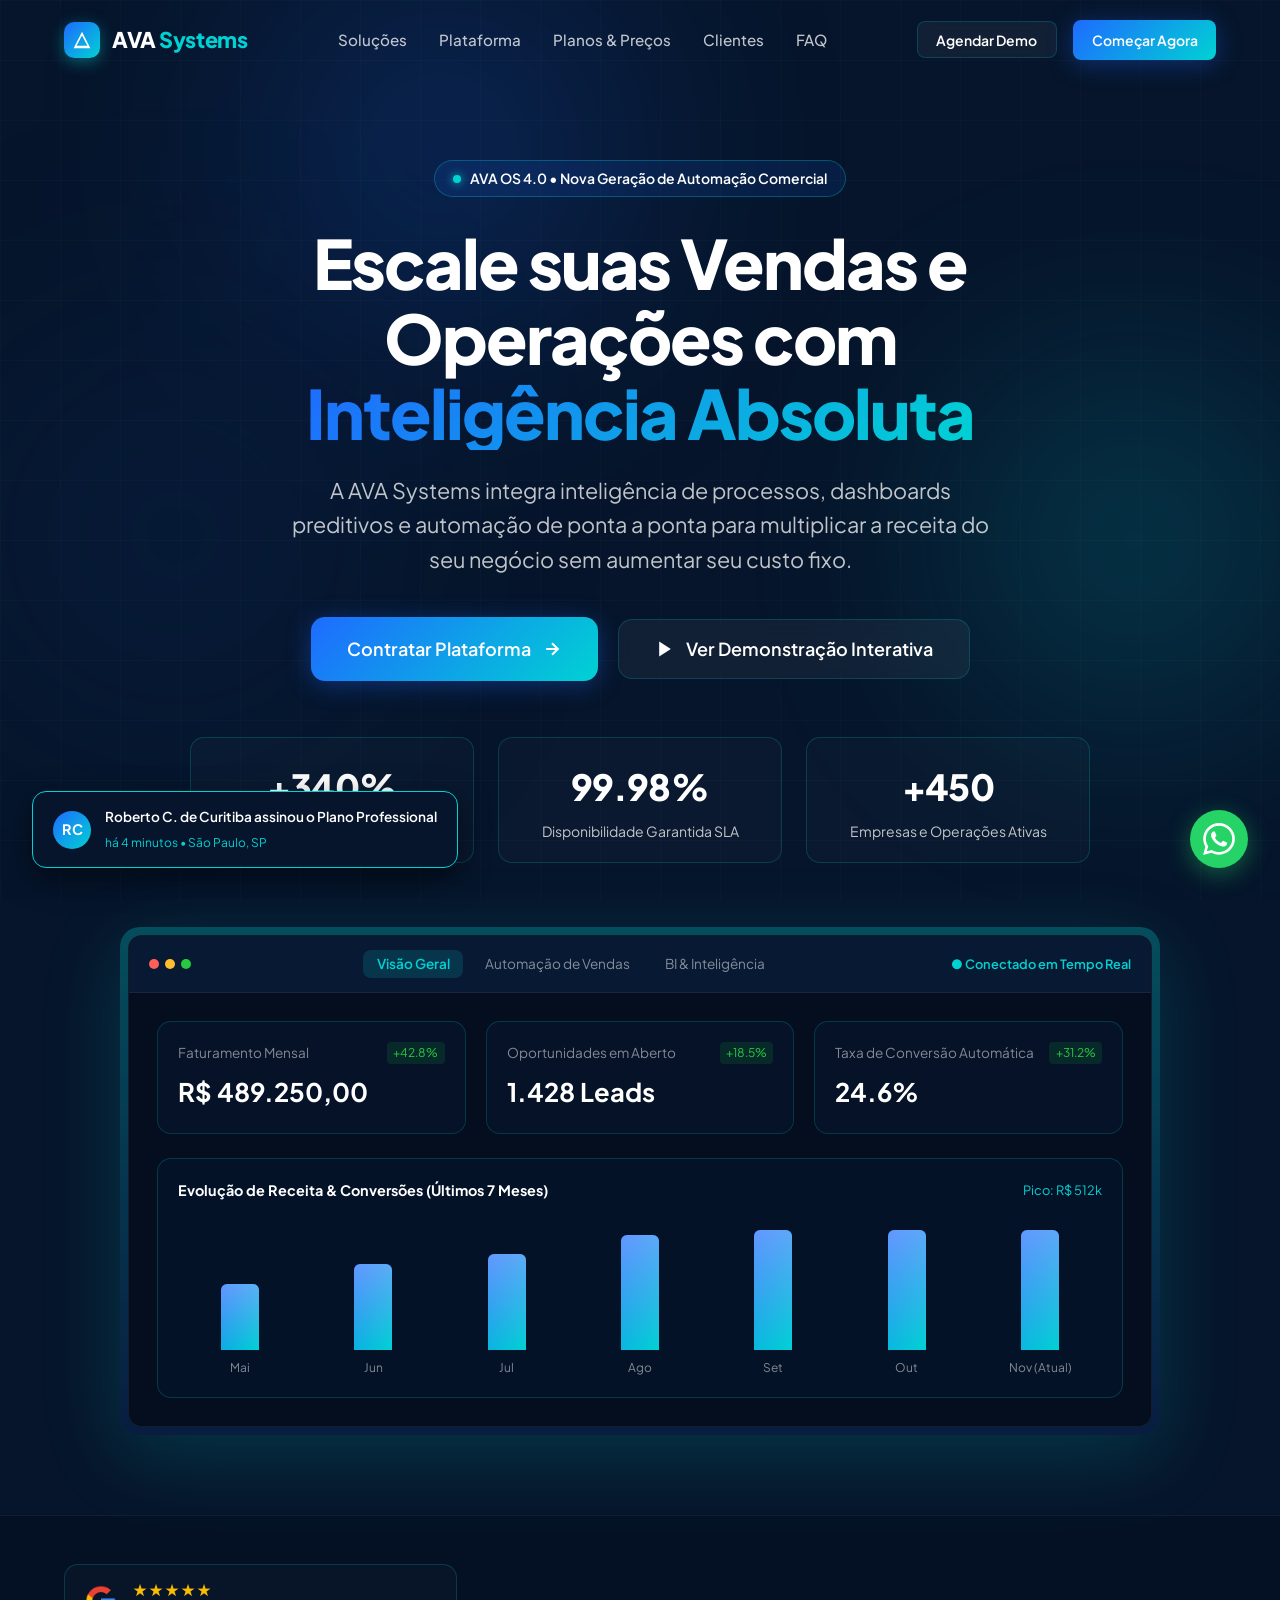
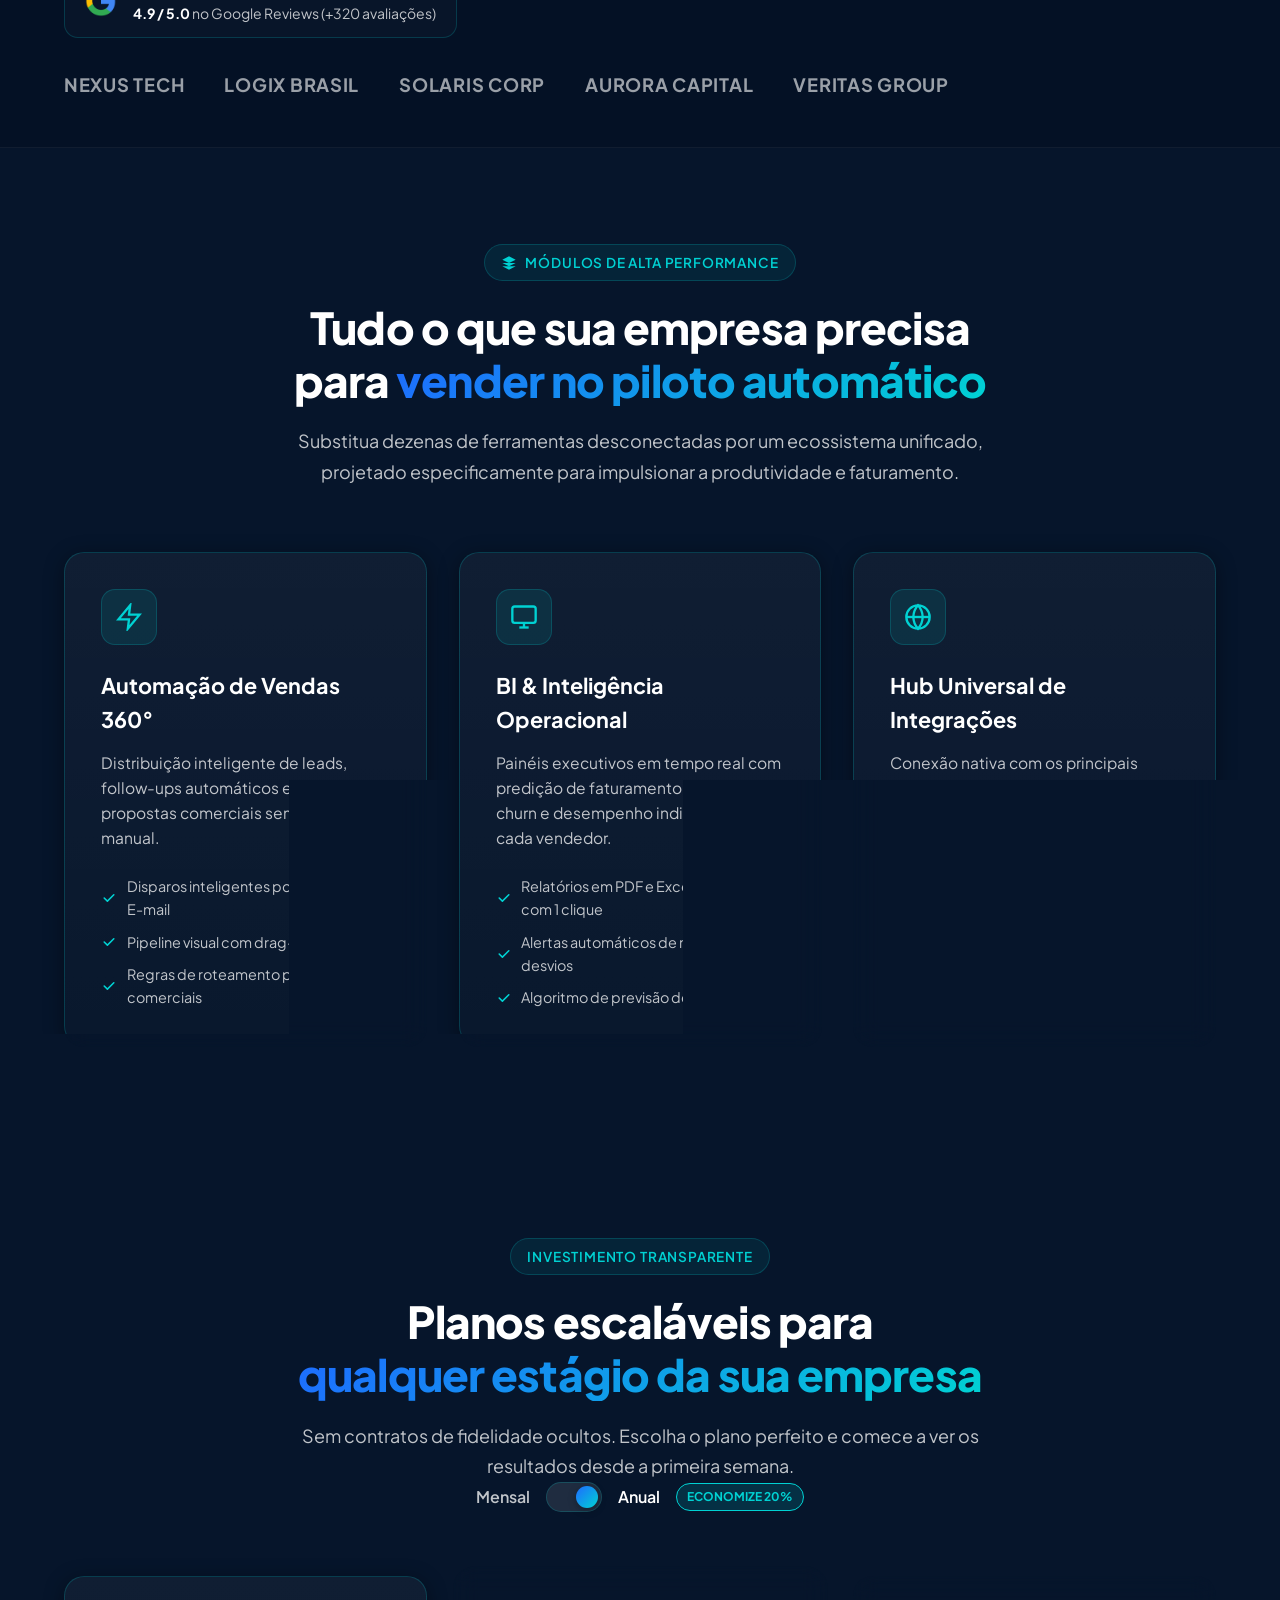
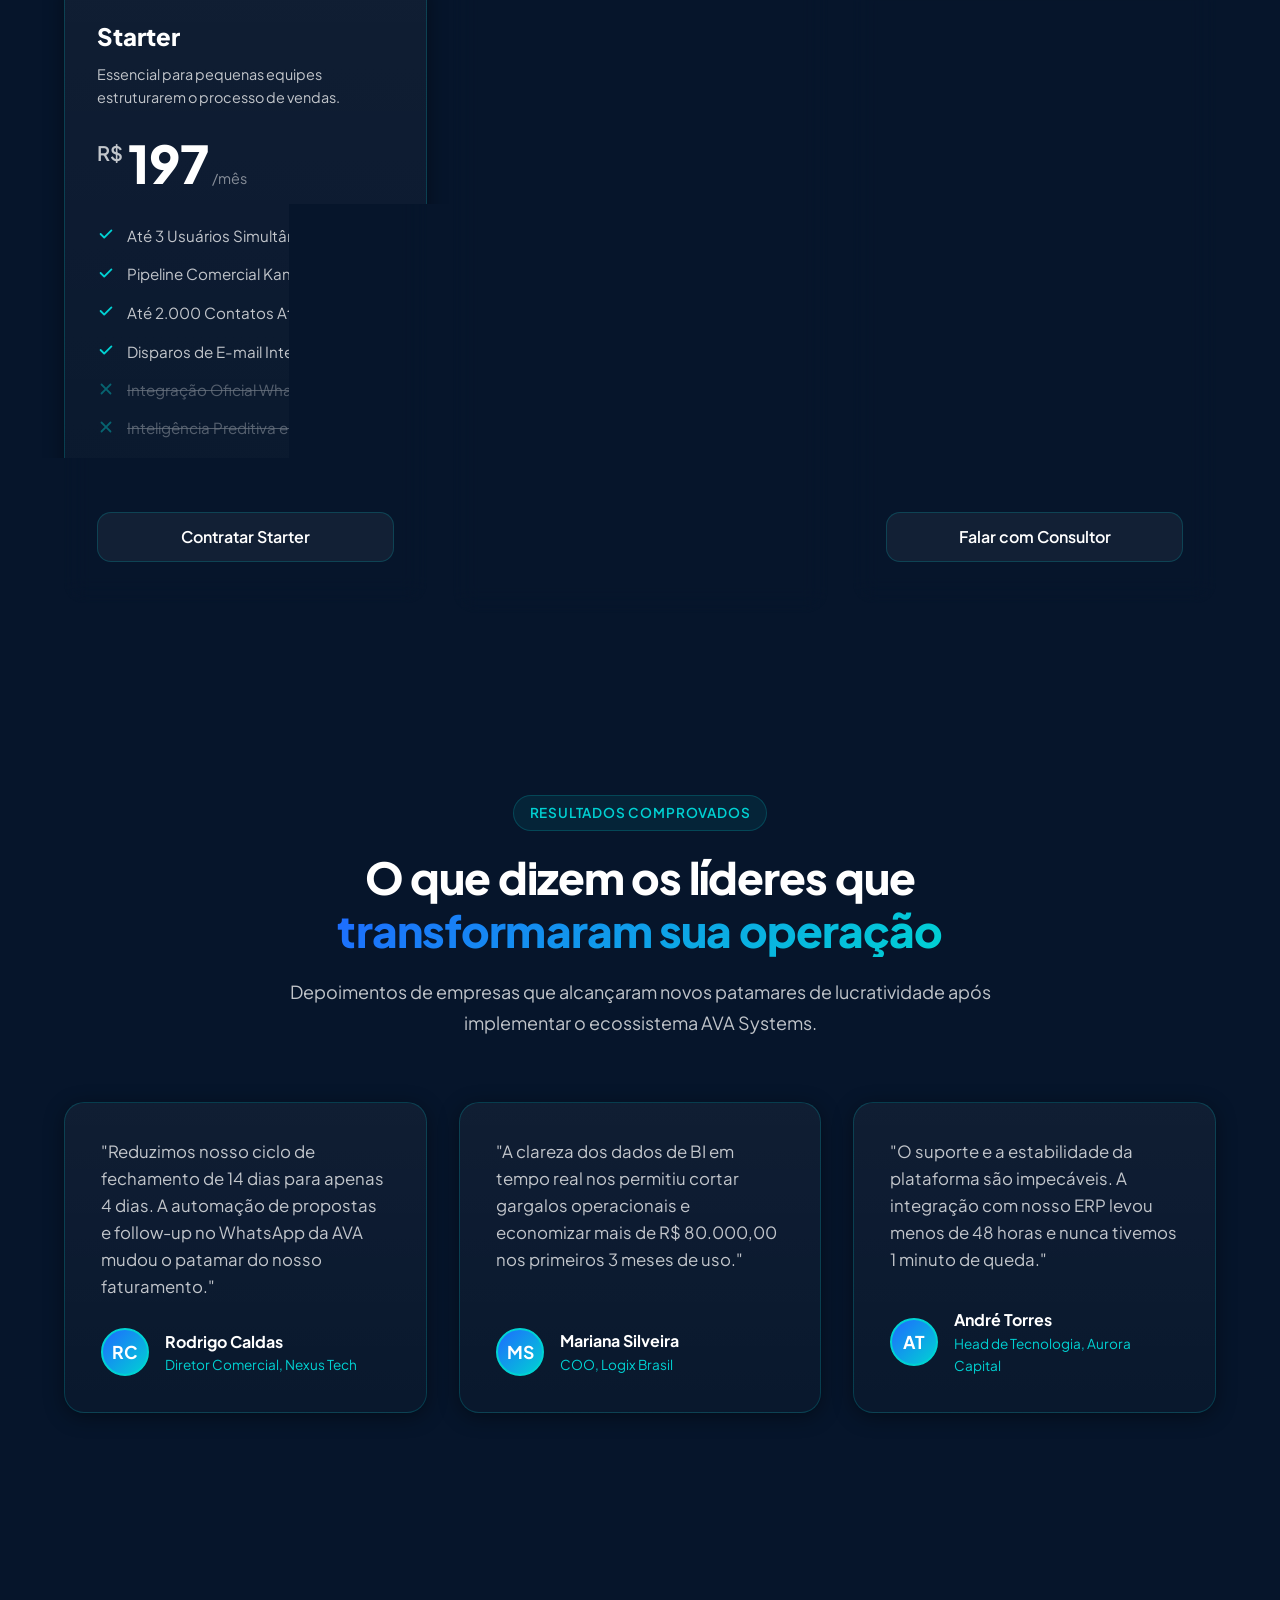
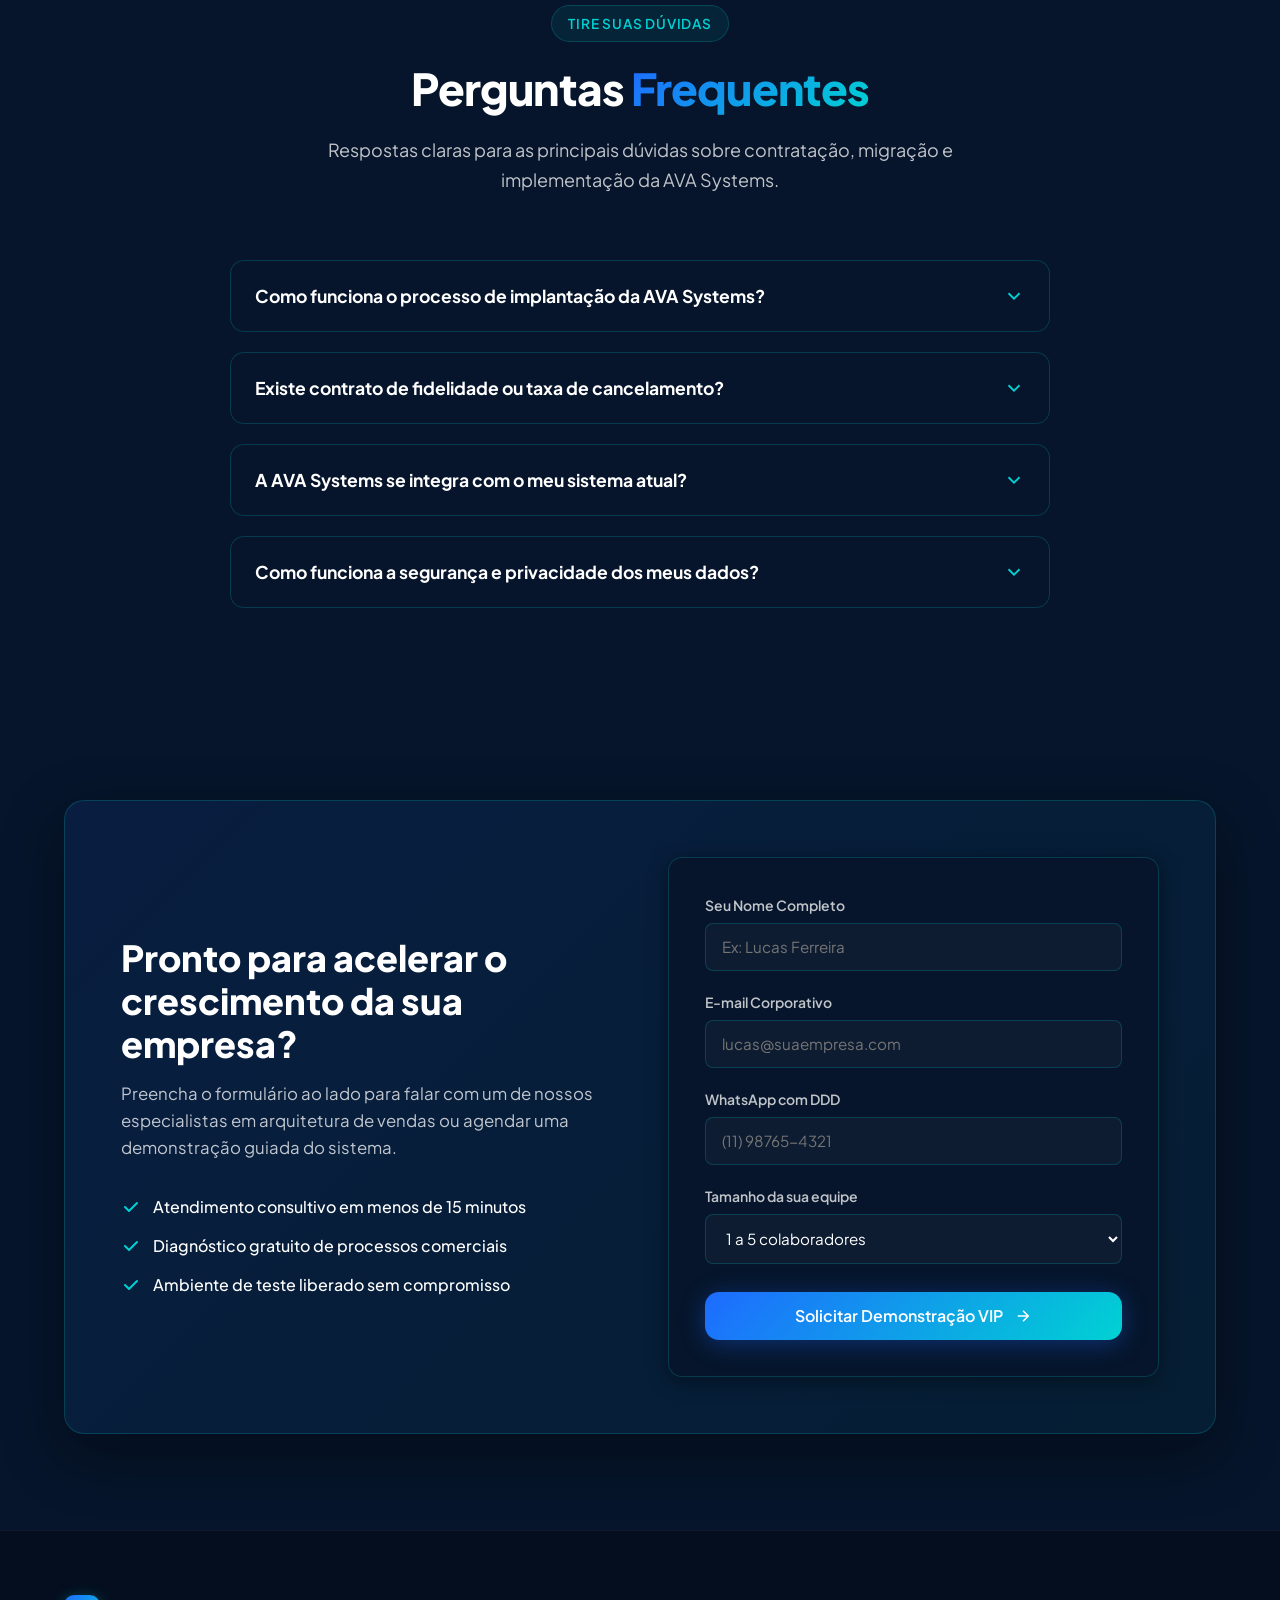
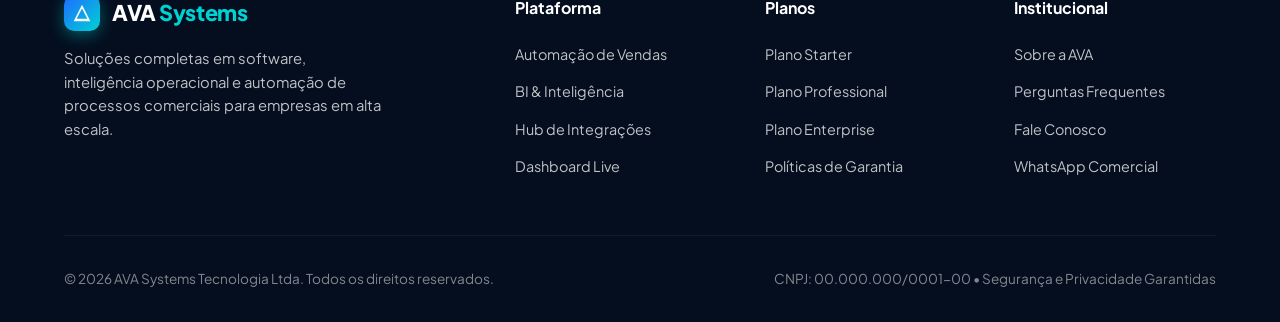
==== index.html @ 2303ef4a "feat: site de vendas de alta conversao AVA Systems" ====
<!DOCTYPE html>
<html lang="pt-BR">
<head>
  <meta charset="UTF-8">
  <meta name="viewport" content="width=device-width, initial-scale=1.0">
  <title>AVA Systems | Software de Gestão, Inteligência & Automação de Vendas</title>
  <meta name="description" content="Escale sua empresa com a AVA Systems. Plataforma completa de automação comercial, inteligência operacional e gestão inteligente de alta performance.">
  <meta name="keywords" content="AVA Systems, automação de vendas, software de gestão, inteligência operacional, CRM, ERP, automação comercial">
  
  <!-- Open Graph / Social Meta -->
  <meta property="og:title" content="AVA Systems | Alta Performance em Gestão e Vendas">
  <meta property="og:description" content="Automatize processos, aumente sua receita e tenha controle absoluto sobre sua operação comercial com a AVA Systems.">
  <meta property="og:type" content="website">

  <!-- Google Fonts: Plus Jakarta Sans -->
  <link rel="preconnect" href="https://fonts.googleapis.com">
  <link rel="preconnect" href="https://fonts.gstatic.com" crossorigin>
  <link href="https://fonts.googleapis.com/css2?family=Plus+Jakarta+Sans:wght@400;500;600;700;800&display=swap" rel="stylesheet">

  <link rel="stylesheet" href="styles.css">
</head>
<body>

  <!-- Ambient Glowing Tech Background -->
  <div class="ambient-bg" aria-hidden="true">
    <div class="ambient-orb orb-1"></div>
    <div class="ambient-orb orb-2"></div>
    <div class="ambient-orb orb-3"></div>
  </div>
  <div class="grid-overlay" aria-hidden="true"></div>

  <!-- Header / Navigation Bar -->
  <header class="navbar" id="navbar">
    <div class="container nav-container">
      <a href="#inicio" class="brand-logo" aria-label="AVA Systems Página Inicial">
        <div class="logo-symbol">
          <svg viewBox="0 0 24 24">
            <path d="M12 2L2 22h20L12 2zm0 4.5L18.5 19h-13L12 6.5z"/>
          </svg>
        </div>
        <span class="brand-name">AVA <span>Systems</span></span>
      </a>

      <ul class="nav-links" id="navLinks">
        <li><a href="#solucoes" class="nav-link">Soluções</a></li>
        <li><a href="#plataforma" class="nav-link">Plataforma</a></li>
        <li><a href="#planos" class="nav-link">Planos & Preços</a></li>
        <li><a href="#depoimentos" class="nav-link">Clientes</a></li>
        <li><a href="#faq" class="nav-link">FAQ</a></li>
      </ul>

      <div class="nav-actions">
        <button class="btn btn-secondary btn-sm" id="btnOpenDemoNav">Agendar Demo</button>
        <a href="#planos" class="btn btn-primary btn-sm">Começar Agora</a>
        <button class="nav-toggle" id="navToggle" aria-label="Menu de Navegação">
          <svg width="24" height="24" viewBox="0 0 24 24" fill="none" stroke="currentColor" stroke-width="2">
            <line x1="3" y1="12" x2="21" y2="12"></line>
            <line x1="3" y1="6" x2="21" y2="6"></line>
            <line x1="3" y1="18" x2="21" y2="18"></line>
          </svg>
        </button>
      </div>
    </div>
  </header>

  <main>
    <!-- Hero Section -->
    <section class="hero-section" id="inicio">
      <div class="container">
        
        <div class="hero-pill">
          <span class="live-indicator"></span>
          <span>AVA OS 4.0 • Nova Geração de Automação Comercial</span>
        </div>

        <h1 class="hero-title">
          Escale suas Vendas e Operações com <span class="text-gradient">Inteligência Absoluta</span>
        </h1>

        <p class="hero-subtitle">
          A AVA Systems integra inteligência de processos, dashboards preditivos e automação de ponta a ponta para multiplicar a receita do seu negócio sem aumentar seu custo fixo.
        </p>

        <div class="hero-cta-group">
          <a href="#planos" class="btn btn-primary btn-lg">
            <span>Contratar Plataforma</span>
            <svg width="20" height="20" viewBox="0 0 24 24" fill="none" stroke="currentColor" stroke-width="2.5">
              <path d="M5 12h14M12 5l7 7-7 7"/>
            </svg>
          </a>
          <button class="btn btn-secondary btn-lg" id="btnOpenDemoHero">
            <svg width="20" height="20" viewBox="0 0 24 24" fill="currentColor">
              <polygon points="5 3 19 12 5 21 5 3"/>
            </svg>
            <span>Ver Demonstração Interativa</span>
          </button>
        </div>

        <!-- Metrics Strip -->
        <div class="hero-stats-row">
          <div class="stat-item">
            <div class="stat-number" data-target="340">+0%</div>
            <div class="stat-label">Aumento Médio de Eficiência</div>
          </div>
          <div class="stat-item">
            <div class="stat-number" data-target="99.98">0%</div>
            <div class="stat-label">Disponibilidade Garantida SLA</div>
          </div>
          <div class="stat-item">
            <div class="stat-number" data-target="450">+0</div>
            <div class="stat-label">Empresas e Operações Ativas</div>
          </div>
        </div>

        <!-- Interactive Platform Mockup -->
        <div class="hero-mockup-wrapper" id="plataforma">
          <div class="mockup-inner">
            <div class="mockup-header">
              <div class="window-dots">
                <span class="window-dot close"></span>
                <span class="window-dot min"></span>
                <span class="window-dot max"></span>
              </div>
              <div class="mockup-tabs">
                <button class="mockup-tab active" data-tab="visao-geral">Visão Geral</button>
                <button class="mockup-tab" data-tab="automacao">Automação de Vendas</button>
                <button class="mockup-tab" data-tab="analytics">BI & Inteligência</button>
              </div>
              <span style="font-size: 0.8rem; color: var(--accent-cyan); font-weight: 600;">● Conectado em Tempo Real</span>
            </div>

            <div class="mockup-content">
              <div class="mockup-grid">
                <div class="metric-card">
                  <div class="metric-card-title">
                    <span>Faturamento Mensal</span>
                    <span class="metric-badge">+42.8%</span>
                  </div>
                  <div class="metric-card-value" id="mockupKpi1">R$ 489.250,00</div>
                </div>
                <div class="metric-card">
                  <div class="metric-card-title">
                    <span>Oportunidades em Aberto</span>
                    <span class="metric-badge">+18.5%</span>
                  </div>
                  <div class="metric-card-value" id="mockupKpi2">1.428 Leads</div>
                </div>
                <div class="metric-card">
                  <div class="metric-card-title">
                    <span>Taxa de Conversão Automática</span>
                    <span class="metric-badge">+31.2%</span>
                  </div>
                  <div class="metric-card-value" id="mockupKpi3">24.6%</div>
                </div>
              </div>

              <div class="mockup-chart-placeholder">
                <div style="display: flex; justify-content: space-between; align-items: center; width: 100%; margin-bottom: 0.75rem;">
                  <span style="font-size: 0.9rem; font-weight: 700; color: #FFFFFF;" id="chartTitle">Evolução de Receita & Conversões (Últimos 7 Meses)</span>
                  <span style="font-size: 0.8rem; color: var(--accent-cyan);">Pico: R$ 512k</span>
                </div>
                <div class="chart-bars" id="chartBars">
                  <div class="chart-bar-group">
                    <div class="chart-bar" style="height: 45%;"></div>
                    <span class="chart-bar-label">Mai</span>
                  </div>
                  <div class="chart-bar-group">
                    <div class="chart-bar" style="height: 58%;"></div>
                    <span class="chart-bar-label">Jun</span>
                  </div>
                  <div class="chart-bar-group">
                    <div class="chart-bar" style="height: 65%;"></div>
                    <span class="chart-bar-label">Jul</span>
                  </div>
                  <div class="chart-bar-group">
                    <div class="chart-bar" style="height: 78%;"></div>
                    <span class="chart-bar-label">Ago</span>
                  </div>
                  <div class="chart-bar-group">
                    <div class="chart-bar" style="height: 85%;"></div>
                    <span class="chart-bar-label">Set</span>
                  </div>
                  <div class="chart-bar-group">
                    <div class="chart-bar" style="height: 92%;"></div>
                    <span class="chart-bar-label">Out</span>
                  </div>
                  <div class="chart-bar-group">
                    <div class="chart-bar" style="height: 100%;"></div>
                    <span class="chart-bar-label">Nov (Atual)</span>
                  </div>
                </div>
              </div>
            </div>
          </div>
        </div>

      </div>
    </section>

    <!-- Social Proof & Google Reviews Strip -->
    <section class="social-proof-section">
      <div class="container proof-container">
        
        <!-- Google Review Badge -->
        <div class="google-review-badge">
          <img src="assets/google-icon.png" alt="Google Avaliações" class="google-icon-img">
          <div>
            <div class="stars-rating">★★★★★</div>
            <div class="rating-text">
              <strong>4.9 / 5.0</strong> no Google Reviews (+320 avaliações)
            </div>
          </div>
        </div>

        <!-- Client Badges -->
        <div class="client-logos-row">
          <span class="client-logo-item">NEXUS TECH</span>
          <span class="client-logo-item">LOGIX BRASIL</span>
          <span class="client-logo-item">SOLARIS CORP</span>
          <span class="client-logo-item">AURORA CAPITAL</span>
          <span class="client-logo-item">VERITAS GROUP</span>
        </div>

      </div>
    </section>

    <!-- Solutions & Features Section -->
    <section class="solutions-section" id="solucoes">
      <div class="container">
        <div class="section-header">
          <div class="section-badge">
            <svg viewBox="0 0 24 24"><path d="M12 2L2 7l10 5 10-5-10-5zM2 17l10 5 10-5M2 12l10 5 10-5"/></svg>
            <span>Módulos de Alta Performance</span>
          </div>
          <h2 class="section-title">
            Tudo o que sua empresa precisa para <span class="text-gradient">vender no piloto automático</span>
          </h2>
          <p class="section-description">
            Substitua dezenas de ferramentas desconectadas por um ecossistema unificado, projetado especificamente para impulsionar a produtividade e faturamento.
          </p>
        </div>

        <div class="features-grid">
          <!-- Card 1 -->
          <article class="glass-card feature-card">
            <div class="feature-icon-wrapper">
              <svg viewBox="0 0 24 24" fill="none" stroke="currentColor" stroke-width="2">
                <path d="M13 2L3 14h9l-1 8 10-12h-9l1-8z"></path>
              </svg>
            </div>
            <h3 class="feature-title">Automação de Vendas 360°</h3>
            <p class="feature-desc">
              Distribuição inteligente de leads, follow-ups automáticos e disparo de propostas comerciais sem intervenção manual.
            </p>
            <ul class="feature-bullets">
              <li>
                <svg viewBox="0 0 20 20" fill="currentColor"><path fill-rule="evenodd" d="M16.707 5.293a1 1 0 010 1.414l-8 8a1 1 0 01-1.414 0l-4-4a1 1 0 011.414-1.414L8 12.586l7.293-7.293a1 1 0 011.414 0z" clip-rule="evenodd"></path></svg>
                Disparos inteligentes por WhatsApp e E-mail
              </li>
              <li>
                <svg viewBox="0 0 20 20" fill="currentColor"><path fill-rule="evenodd" d="M16.707 5.293a1 1 0 010 1.414l-8 8a1 1 0 01-1.414 0l-4-4a1 1 0 011.414-1.414L8 12.586l7.293-7.293a1 1 0 011.414 0z" clip-rule="evenodd"></path></svg>
                Pipeline visual com drag-and-drop
              </li>
              <li>
                <svg viewBox="0 0 20 20" fill="currentColor"><path fill-rule="evenodd" d="M16.707 5.293a1 1 0 010 1.414l-8 8a1 1 0 01-1.414 0l-4-4a1 1 0 011.414-1.414L8 12.586l7.293-7.293a1 1 0 011.414 0z" clip-rule="evenodd"></path></svg>
                Regras de roteamento para equipes comerciais
              </li>
            </ul>
          </article>

          <!-- Card 2 -->
          <article class="glass-card feature-card">
            <div class="feature-icon-wrapper">
              <svg viewBox="0 0 24 24" fill="none" stroke="currentColor" stroke-width="2">
                <rect x="2" y="3" width="20" height="14" rx="2" ry="2"></rect>
                <line x1="8" y1="21" x2="16" y2="21"></line>
                <line x1="12" y1="17" x2="12" y2="21"></line>
              </svg>
            </div>
            <h3 class="feature-title">BI & Inteligência Operacional</h3>
            <p class="feature-desc">
              Painéis executivos em tempo real com predição de faturamento, métricas de churn e desempenho individual de cada vendedor.
            </p>
            <ul class="feature-bullets">
              <li>
                <svg viewBox="0 0 20 20" fill="currentColor"><path fill-rule="evenodd" d="M16.707 5.293a1 1 0 010 1.414l-8 8a1 1 0 01-1.414 0l-4-4a1 1 0 011.414-1.414L8 12.586l7.293-7.293a1 1 0 011.414 0z" clip-rule="evenodd"></path></svg>
                Relatórios em PDF e Excel gerados com 1 clique
              </li>
              <li>
                <svg viewBox="0 0 20 20" fill="currentColor"><path fill-rule="evenodd" d="M16.707 5.293a1 1 0 010 1.414l-8 8a1 1 0 01-1.414 0l-4-4a1 1 0 011.414-1.414L8 12.586l7.293-7.293a1 1 0 011.414 0z" clip-rule="evenodd"></path></svg>
                Alertas automáticos de metas e desvios
              </li>
              <li>
                <svg viewBox="0 0 20 20" fill="currentColor"><path fill-rule="evenodd" d="M16.707 5.293a1 1 0 010 1.414l-8 8a1 1 0 01-1.414 0l-4-4a1 1 0 011.414-1.414L8 12.586l7.293-7.293a1 1 0 011.414 0z" clip-rule="evenodd"></path></svg>
                Algoritmo de previsão de demanda
              </li>
            </ul>
          </article>

          <!-- Card 3 -->
          <article class="glass-card feature-card">
            <div class="feature-icon-wrapper">
              <svg viewBox="0 0 24 24" fill="none" stroke="currentColor" stroke-width="2">
                <circle cx="12" cy="12" r="10"></circle>
                <line x1="2" y1="12" x2="22" y2="12"></line>
                <path d="M12 2a15.3 15.3 0 0 1 4 10 15.3 15.3 0 0 1-4 10 15.3 15.3 0 0 1-4-10 15.3 15.3 0 0 1 4-10z"></path>
              </svg>
            </div>
            <h3 class="feature-title">Hub Universal de Integrações</h3>
            <p class="feature-desc">
              Conexão nativa com os principais ERPs, CRMs, gateways de pagamento, plataformas de nota fiscal e ferramentas do mercado.
            </p>
            <ul class="feature-bullets">
              <li>
                <svg viewBox="0 0 20 20" fill="currentColor"><path fill-rule="evenodd" d="M16.707 5.293a1 1 0 010 1.414l-8 8a1 1 0 01-1.414 0l-4-4a1 1 0 011.414-1.414L8 12.586l7.293-7.293a1 1 0 011.414 0z" clip-rule="evenodd"></path></svg>
                API REST completa e Webhooks instantâneos
              </li>
              <li>
                <svg viewBox="0 0 20 20" fill="currentColor"><path fill-rule="evenodd" d="M16.707 5.293a1 1 0 010 1.414l-8 8a1 1 0 01-1.414 0l-4-4a1 1 0 011.414-1.414L8 12.586l7.293-7.293a1 1 0 011.414 0z" clip-rule="evenodd"></path></svg>
                Sincronização bidirecional de cadastros
              </li>
              <li>
                <svg viewBox="0 0 20 20" fill="currentColor"><path fill-rule="evenodd" d="M16.707 5.293a1 1 0 010 1.414l-8 8a1 1 0 01-1.414 0l-4-4a1 1 0 011.414-1.414L8 12.586l7.293-7.293a1 1 0 011.414 0z" clip-rule="evenodd"></path></svg>
                Integração oficial WhatsApp Cloud API
              </li>
            </ul>
          </article>
        </div>
      </div>
    </section>

    <!-- Pricing Section -->
    <section class="pricing-section" id="planos">
      <div class="container">
        <div class="section-header">
          <div class="section-badge">
            <span>Investimento Transparente</span>
          </div>
          <h2 class="section-title">
            Planos escaláveis para <span class="text-gradient">qualquer estágio da sua empresa</span>
          </h2>
          <p class="section-description">
            Sem contratos de fidelidade ocultos. Escolha o plano perfeito e comece a ver os resultados desde a primeira semana.
          </p>

          <!-- Annual / Monthly Toggle -->
          <div class="billing-toggle-container">
            <span class="toggle-label" id="labelMonthly">Mensal</span>
            <label class="switch">
              <input type="checkbox" id="billingToggle" checked aria-label="Alternar entre cobrança mensal e anual">
              <span class="slider"></span>
            </label>
            <span class="toggle-label active" id="labelAnnual">Anual</span>
            <span class="discount-badge">Economize 20%</span>
          </div>
        </div>

        <div class="pricing-grid">
          <!-- Plan 1: Starter -->
          <div class="glass-card pricing-card">
            <div class="plan-header">
              <h3 class="plan-name">Starter</h3>
              <p class="plan-desc">Essencial para pequenas equipes estruturarem o processo de vendas.</p>
            </div>
            <div class="plan-price-wrapper">
              <span class="plan-currency">R$</span>
              <span class="plan-price" data-monthly="247" data-annual="197">197</span>
              <span class="plan-period">/mês</span>
            </div>
            <ul class="plan-features-list">
              <li>
                <svg viewBox="0 0 20 20" fill="currentColor"><path fill-rule="evenodd" d="M16.707 5.293a1 1 0 010 1.414l-8 8a1 1 0 01-1.414 0l-4-4a1 1 0 011.414-1.414L8 12.586l7.293-7.293a1 1 0 011.414 0z" clip-rule="evenodd"></path></svg>
                Até 3 Usuários Simultâneos
              </li>
              <li>
                <svg viewBox="0 0 20 20" fill="currentColor"><path fill-rule="evenodd" d="M16.707 5.293a1 1 0 010 1.414l-8 8a1 1 0 01-1.414 0l-4-4a1 1 0 011.414-1.414L8 12.586l7.293-7.293a1 1 0 011.414 0z" clip-rule="evenodd"></path></svg>
                Pipeline Comercial Kanban
              </li>
              <li>
                <svg viewBox="0 0 20 20" fill="currentColor"><path fill-rule="evenodd" d="M16.707 5.293a1 1 0 010 1.414l-8 8a1 1 0 01-1.414 0l-4-4a1 1 0 011.414-1.414L8 12.586l7.293-7.293a1 1 0 011.414 0z" clip-rule="evenodd"></path></svg>
                Até 2.000 Contatos Ativos
              </li>
              <li>
                <svg viewBox="0 0 20 20" fill="currentColor"><path fill-rule="evenodd" d="M16.707 5.293a1 1 0 010 1.414l-8 8a1 1 0 01-1.414 0l-4-4a1 1 0 011.414-1.414L8 12.586l7.293-7.293a1 1 0 011.414 0z" clip-rule="evenodd"></path></svg>
                Disparos de E-mail Integrados
              </li>
              <li class="disabled">
                <svg viewBox="0 0 20 20" fill="currentColor"><path fill-rule="evenodd" d="M4.293 4.293a1 1 0 011.414 0L10 8.586l4.293-4.293a1 1 0 111.414 1.414L11.414 10l4.293 4.293a1 1 0 01-1.414 1.414L10 11.414l-4.293 4.293a1 1 0 01-1.414-1.414L8.586 10 4.293 5.707a1 1 0 010-1.414z" clip-rule="evenodd"></path></svg>
                Integração Oficial WhatsApp API
              </li>
              <li class="disabled">
                <svg viewBox="0 0 20 20" fill="currentColor"><path fill-rule="evenodd" d="M4.293 4.293a1 1 0 011.414 0L10 8.586l4.293-4.293a1 1 0 111.414 1.414L11.414 10l4.293 4.293a1 1 0 01-1.414 1.414L10 11.414l-4.293 4.293a1 1 0 01-1.414-1.414L8.586 10 4.293 5.707a1 1 0 010-1.414z" clip-rule="evenodd"></path></svg>
                Inteligência Preditiva e BI Avançado
              </li>
            </ul>
            <button class="btn btn-secondary pricing-btn" onclick="selectPlan('Starter')">Contratar Starter</button>
          </div>

          <!-- Plan 2: Pro (Featured) -->
          <div class="glass-card pricing-card featured">
            <span class="featured-ribbon">Mais Escolhido • 94% de Aprovação</span>
            <div class="plan-header">
              <h3 class="plan-name">Professional</h3>
              <p class="plan-desc">Para empresas que querem máxima automação, inteligência e conversão acelerada.</p>
            </div>
            <div class="plan-price-wrapper">
              <span class="plan-currency">R$</span>
              <span class="plan-price" data-monthly="497" data-annual="397">397</span>
              <span class="plan-period">/mês</span>
            </div>
            <ul class="plan-features-list">
              <li>
                <svg viewBox="0 0 20 20" fill="currentColor"><path fill-rule="evenodd" d="M16.707 5.293a1 1 0 010 1.414l-8 8a1 1 0 01-1.414 0l-4-4a1 1 0 011.414-1.414L8 12.586l7.293-7.293a1 1 0 011.414 0z" clip-rule="evenodd"></path></svg>
                Até 10 Usuários Simultâneos
              </li>
              <li>
                <svg viewBox="0 0 20 20" fill="currentColor"><path fill-rule="evenodd" d="M16.707 5.293a1 1 0 010 1.414l-8 8a1 1 0 01-1.414 0l-4-4a1 1 0 011.414-1.414L8 12.586l7.293-7.293a1 1 0 011.414 0z" clip-rule="evenodd"></path></svg>
                Contatos e Leads Ilimitados
              </li>
              <li>
                <svg viewBox="0 0 20 20" fill="currentColor"><path fill-rule="evenodd" d="M16.707 5.293a1 1 0 010 1.414l-8 8a1 1 0 01-1.414 0l-4-4a1 1 0 011.414-1.414L8 12.586l7.293-7.293a1 1 0 011.414 0z" clip-rule="evenodd"></path></svg>
                Automação Completa via WhatsApp API Oficial
              </li>
              <li>
                <svg viewBox="0 0 20 20" fill="currentColor"><path fill-rule="evenodd" d="M16.707 5.293a1 1 0 010 1.414l-8 8a1 1 0 01-1.414 0l-4-4a1 1 0 011.414-1.414L8 12.586l7.293-7.293a1 1 0 011.414 0z" clip-rule="evenodd"></path></svg>
                Módulo de BI e Relatórios Preditivos
              </li>
              <li>
                <svg viewBox="0 0 20 20" fill="currentColor"><path fill-rule="evenodd" d="M16.707 5.293a1 1 0 010 1.414l-8 8a1 1 0 01-1.414 0l-4-4a1 1 0 011.414-1.414L8 12.586l7.293-7.293a1 1 0 011.414 0z" clip-rule="evenodd"></path></svg>
                Suporte Prioritário por Chat & WhatsApp
              </li>
            </ul>
            <button class="btn btn-primary pricing-btn" onclick="selectPlan('Professional')">
              <span>Contratar Professional</span>
              <svg width="18" height="18" viewBox="0 0 24 24" fill="none" stroke="currentColor" stroke-width="2">
                <path d="M5 12h14M12 5l7 7-7 7"/>
              </svg>
            </button>
          </div>

          <!-- Plan 3: Enterprise -->
          <div class="glass-card pricing-card">
            <div class="plan-header">
              <h3 class="plan-name">Enterprise</h3>
              <p class="plan-desc">Solução corporativa personalizada com SLA e infraestrutura dedicada.</p>
            </div>
            <div class="plan-price-wrapper">
              <span class="plan-currency">R$</span>
              <span class="plan-price" data-monthly="997" data-annual="797">797</span>
              <span class="plan-period">/mês</span>
            </div>
            <ul class="plan-features-list">
              <li>
                <svg viewBox="0 0 20 20" fill="currentColor"><path fill-rule="evenodd" d="M16.707 5.293a1 1 0 010 1.414l-8 8a1 1 0 01-1.414 0l-4-4a1 1 0 011.414-1.414L8 12.586l7.293-7.293a1 1 0 011.414 0z" clip-rule="evenodd"></path></svg>
                Usuários Ilimitados
              </li>
              <li>
                <svg viewBox="0 0 20 20" fill="currentColor"><path fill-rule="evenodd" d="M16.707 5.293a1 1 0 010 1.414l-8 8a1 1 0 01-1.414 0l-4-4a1 1 0 011.414-1.414L8 12.586l7.293-7.293a1 1 0 011.414 0z" clip-rule="evenodd"></path></svg>
                Gerente de Conta & Onboarding VIP
              </li>
              <li>
                <svg viewBox="0 0 20 20" fill="currentColor"><path fill-rule="evenodd" d="M16.707 5.293a1 1 0 010 1.414l-8 8a1 1 0 01-1.414 0l-4-4a1 1 0 011.414-1.414L8 12.586l7.293-7.293a1 1 0 011.414 0z" clip-rule="evenodd"></path></svg>
                Desenvolvimento de Integrações Customizadas
              </li>
              <li>
                <svg viewBox="0 0 20 20" fill="currentColor"><path fill-rule="evenodd" d="M16.707 5.293a1 1 0 010 1.414l-8 8a1 1 0 01-1.414 0l-4-4a1 1 0 011.414-1.414L8 12.586l7.293-7.293a1 1 0 011.414 0z" clip-rule="evenodd"></path></svg>
                Auditoria de Segurança & Conformidade LGPD
              </li>
              <li>
                <svg viewBox="0 0 20 20" fill="currentColor"><path fill-rule="evenodd" d="M16.707 5.293a1 1 0 010 1.414l-8 8a1 1 0 01-1.414 0l-4-4a1 1 0 011.414-1.414L8 12.586l7.293-7.293a1 1 0 011.414 0z" clip-rule="evenodd"></path></svg>
                SLA de Atendimento em 1 Hora (24/7)
              </li>
            </ul>
            <button class="btn btn-secondary pricing-btn" onclick="selectPlan('Enterprise')">Falar com Consultor</button>
          </div>
        </div>
      </div>
    </section>

    <!-- Testimonials Section -->
    <section class="testimonials-section" id="depoimentos">
      <div class="container">
        <div class="section-header">
          <div class="section-badge">
            <span>Resultados Comprovados</span>
          </div>
          <h2 class="section-title">
            O que dizem os líderes que <span class="text-gradient">transformaram sua operação</span>
          </h2>
          <p class="section-description">
            Depoimentos de empresas que alcançaram novos patamares de lucratividade após implementar o ecossistema AVA Systems.
          </p>
        </div>

        <div class="testimonials-grid">
          <div class="glass-card testimonial-card">
            <p class="testimonial-quote">
              "Reduzimos nosso ciclo de fechamento de 14 dias para apenas 4 dias. A automação de propostas e follow-up no WhatsApp da AVA mudou o patamar do nosso faturamento."
            </p>
            <div class="testimonial-user">
              <div class="user-avatar">RC</div>
              <div class="user-info">
                <h4>Rodrigo Caldas</h4>
                <p>Diretor Comercial, Nexus Tech</p>
              </div>
            </div>
          </div>

          <div class="glass-card testimonial-card">
            <p class="testimonial-quote">
              "A clareza dos dados de BI em tempo real nos permitiu cortar gargalos operacionais e economizar mais de R$ 80.000,00 nos primeiros 3 meses de uso."
            </p>
            <div class="testimonial-user">
              <div class="user-avatar">MS</div>
              <div class="user-info">
                <h4>Mariana Silveira</h4>
                <p>COO, Logix Brasil</p>
              </div>
            </div>
          </div>

          <div class="glass-card testimonial-card">
            <p class="testimonial-quote">
              "O suporte e a estabilidade da plataforma são impecáveis. A integração com nosso ERP levou menos de 48 horas e nunca tivemos 1 minuto de queda."
            </p>
            <div class="testimonial-user">
              <div class="user-avatar">AT</div>
              <div class="user-info">
                <h4>André Torres</h4>
                <p>Head de Tecnologia, Aurora Capital</p>
              </div>
            </div>
          </div>
        </div>
      </div>
    </section>

    <!-- FAQ Section -->
    <section class="faq-section" id="faq">
      <div class="container">
        <div class="section-header">
          <div class="section-badge">
            <span>Tire suas Dúvidas</span>
          </div>
          <h2 class="section-title">
            Perguntas <span class="text-gradient">Frequentes</span>
          </h2>
          <p class="section-description">
            Respostas claras para as principais dúvidas sobre contratação, migração e implementação da AVA Systems.
          </p>
        </div>

        <div class="faq-container">
          <div class="faq-item">
            <button class="faq-question">
              <span>Como funciona o processo de implantação da AVA Systems?</span>
              <svg class="faq-icon" viewBox="0 0 24 24" fill="none" stroke="currentColor" stroke-width="2">
                <polyline points="6 9 12 15 18 9"></polyline>
              </svg>
            </button>
            <div class="faq-answer">
              <p>A implantação é ágil e assistida. Nossa equipe técnica guia você na configuração dos fluxos, importação de base de clientes e treinamento da sua equipe em menos de 5 dias úteis.</p>
            </div>
          </div>

          <div class="faq-item">
            <button class="faq-question">
              <span>Existe contrato de fidelidade ou taxa de cancelamento?</span>
              <svg class="faq-icon" viewBox="0 0 24 24" fill="none" stroke="currentColor" stroke-width="2">
                <polyline points="6 9 12 15 18 9"></polyline>
              </svg>
            </button>
            <div class="faq-answer">
              <p>Não! No plano mensal você tem total liberdade para pausar ou cancelar a qualquer momento sem nenhuma multa. No plano anual, você aproveita o desconto de 20% com garantia incondicional de 15 dias.</p>
            </div>
          </div>

          <div class="faq-item">
            <button class="faq-question">
              <span>A AVA Systems se integra com o meu sistema atual?</span>
              <svg class="faq-icon" viewBox="0 0 24 24" fill="none" stroke="currentColor" stroke-width="2">
                <polyline points="6 9 12 15 18 9"></polyline>
              </svg>
            </button>
            <div class="faq-answer">
              <p>Sim! Temos APIs abertas e conectores prontos para os maiores ERPs, CRMs e gateways do mercado, além de webhooks em tempo real para sincronização com bancos de dados e sistemas legados.</p>
            </div>
          </div>

          <div class="faq-item">
            <button class="faq-question">
              <span>Como funciona a segurança e privacidade dos meus dados?</span>
              <svg class="faq-icon" viewBox="0 0 24 24" fill="none" stroke="currentColor" stroke-width="2">
                <polyline points="6 9 12 15 18 9"></polyline>
              </svg>
            </button>
            <div class="faq-answer">
              <p>Utilizamos servidores de alta segurança em nuvem com criptografia de ponta a ponta (AES-256), backups diários redundantes e total conformidade com a Lei Geral de Proteção de Dados (LGPD).</p>
            </div>
          </div>
        </div>
      </div>
    </section>

    <!-- Lead Capture / Contact Section -->
    <section class="contact-section" id="contato">
      <div class="container">
        <div class="contact-wrapper">
          <div class="contact-text">
            <h2>Pronto para acelerar o crescimento da sua empresa?</h2>
            <p>
              Preencha o formulário ao lado para falar com um de nossos especialistas em arquitetura de vendas ou agendar uma demonstração guiada do sistema.
            </p>
            <ul class="contact-perks">
              <li>
                <svg width="20" height="20" viewBox="0 0 20 20" fill="currentColor"><path fill-rule="evenodd" d="M16.707 5.293a1 1 0 010 1.414l-8 8a1 1 0 01-1.414 0l-4-4a1 1 0 011.414-1.414L8 12.586l7.293-7.293a1 1 0 011.414 0z" clip-rule="evenodd"></path></svg>
                Atendimento consultivo em menos de 15 minutos
              </li>
              <li>
                <svg width="20" height="20" viewBox="0 0 20 20" fill="currentColor"><path fill-rule="evenodd" d="M16.707 5.293a1 1 0 010 1.414l-8 8a1 1 0 01-1.414 0l-4-4a1 1 0 011.414-1.414L8 12.586l7.293-7.293a1 1 0 011.414 0z" clip-rule="evenodd"></path></svg>
                Diagnóstico gratuito de processos comerciais
              </li>
              <li>
                <svg width="20" height="20" viewBox="0 0 20 20" fill="currentColor"><path fill-rule="evenodd" d="M16.707 5.293a1 1 0 010 1.414l-8 8a1 1 0 01-1.414 0l-4-4a1 1 0 011.414-1.414L8 12.586l7.293-7.293a1 1 0 011.414 0z" clip-rule="evenodd"></path></svg>
                Ambiente de teste liberado sem compromisso
              </li>
            </ul>
          </div>

          <form class="contact-form" id="leadForm">
            <div class="form-group">
              <label for="leadName">Seu Nome Completo</label>
              <input type="text" id="leadName" class="form-input" placeholder="Ex: Lucas Ferreira" required>
            </div>
            <div class="form-group">
              <label for="leadEmail">E-mail Corporativo</label>
              <input type="email" id="leadEmail" class="form-input" placeholder="lucas@suaempresa.com" required>
            </div>
            <div class="form-group">
              <label for="leadPhone">WhatsApp com DDD</label>
              <input type="tel" id="leadPhone" class="form-input" placeholder="(11) 98765-4321" required>
            </div>
            <div class="form-group">
              <label for="leadTeam">Tamanho da sua equipe</label>
              <select id="leadTeam" class="form-select">
                <option value="1-5">1 a 5 colaboradores</option>
                <option value="6-20">6 a 20 colaboradores</option>
                <option value="21-50">21 a 50 colaboradores</option>
                <option value="50+">Mais de 50 colaboradores</option>
              </select>
            </div>
            <button type="submit" class="btn btn-primary" style="width: 100%; margin-top: 0.5rem;">
              <span>Solicitar Demonstração VIP</span>
              <svg width="18" height="18" viewBox="0 0 24 24" fill="none" stroke="currentColor" stroke-width="2">
                <path d="M5 12h14M12 5l7 7-7 7"/>
              </svg>
            </button>
          </form>
        </div>
      </div>
    </section>
  </main>

  <!-- Footer -->
  <footer class="site-footer">
    <div class="container">
      <div class="footer-grid">
        <div class="footer-brand">
          <a href="#inicio" class="brand-logo">
            <div class="logo-symbol">
              <svg viewBox="0 0 24 24">
                <path d="M12 2L2 22h20L12 2zm0 4.5L18.5 19h-13L12 6.5z"/>
              </svg>
            </div>
            <span class="brand-name">AVA <span>Systems</span></span>
          </a>
          <p>
            Soluções completas em software, inteligência operacional e automação de processos comerciais para empresas em alta escala.
          </p>
        </div>

        <div class="footer-column">
          <h4>Plataforma</h4>
          <ul class="footer-links">
            <li><a href="#solucoes">Automação de Vendas</a></li>
            <li><a href="#solucoes">BI & Inteligência</a></li>
            <li><a href="#solucoes">Hub de Integrações</a></li>
            <li><a href="#plataforma">Dashboard Live</a></li>
          </ul>
        </div>

        <div class="footer-column">
          <h4>Planos</h4>
          <ul class="footer-links">
            <li><a href="#planos">Plano Starter</a></li>
            <li><a href="#planos">Plano Professional</a></li>
            <li><a href="#planos">Plano Enterprise</a></li>
            <li><a href="#faq">Políticas de Garantia</a></li>
          </ul>
        </div>

        <div class="footer-column">
          <h4>Institucional</h4>
          <ul class="footer-links">
            <li><a href="#inicio">Sobre a AVA</a></li>
            <li><a href="#faq">Perguntas Frequentes</a></li>
            <li><a href="#contato">Fale Conosco</a></li>
            <li><a href="https://wa.me/5511999999999" target="_blank" rel="noopener">WhatsApp Comercial</a></li>
          </ul>
        </div>
      </div>

      <div class="footer-bottom">
        <span>© 2026 AVA Systems Tecnologia Ltda. Todos os direitos reservados.</span>
        <span>CNPJ: 00.000.000/0001-00 • Segurança e Privacidade Garantidas</span>
      </div>
    </div>
  </footer>

  <!-- Floating WhatsApp CTA -->
  <a href="https://wa.me/5511999999999?text=Ol%C3%A1!%20Gostaria%20de%20conhecer%20os%20planos%20da%20AVA%20Systems" 
     class="floating-whatsapp" 
     target="_blank" 
     rel="noopener" 
     aria-label="Falar com a AVA Systems no WhatsApp">
    <svg viewBox="0 0 24 24">
      <path d="M.057 24l1.687-6.163c-1.041-1.804-1.588-3.849-1.587-5.946.003-6.556 5.338-11.891 11.893-11.891 3.181.001 6.167 1.24 8.413 3.488 2.245 2.248 3.481 5.236 3.48 8.414-.003 6.557-5.338 11.892-11.893 11.892-1.99-.001-3.951-.5-5.688-1.448l-6.305 1.654zm6.597-3.807c1.676.995 3.276 1.591 5.392 1.592 5.448 0 9.886-4.434 9.889-9.885.002-5.462-4.415-9.89-9.881-9.892-5.452 0-9.887 4.434-9.889 9.884-.001 2.225.651 3.891 1.746 5.634l-.999 3.648 3.742-.981zm11.387-5.464c-.074-.124-.272-.198-.57-.347-.297-.149-1.758-.868-2.031-.967-.272-.099-.47-.149-.669.149-.198.297-.768.967-.941 1.165-.173.198-.347.223-.644.074-.297-.149-1.255-.462-2.39-1.475-.883-.788-1.48-1.761-1.653-2.059-.173-.297-.018-.458.13-.606.134-.133.297-.347.446-.521.151-.172.2-.296.3-.495.099-.198.05-.372-.025-.521-.075-.148-.669-1.611-.916-2.206-.242-.579-.487-.501-.669-.51l-.57-.01c-.198 0-.52.074-.792.372s-1.04 1.016-1.04 2.479 1.065 2.876 1.213 3.074c.149.198 2.095 3.2 5.076 4.487.709.306 1.263.489 1.694.626.712.226 1.36.194 1.872.118.571-.085 1.758-.719 2.006-1.413.248-.695.248-1.29.173-1.414z"/>
    </svg>
  </a>

  <!-- Social Toast (Real-Time Proof) -->
  <div class="social-toast" id="socialToast">
    <div class="toast-avatar" id="toastAvatar">LM</div>
    <div class="toast-content">
      <p id="toastMessage">Lucas M. acabou de contratar o Plano Professional</p>
      <span>há 4 minutos • São Paulo, SP</span>
    </div>
  </div>

  <!-- Interactive Modal for Demo / Plan Purchase -->
  <div class="modal-overlay" id="demoModal">
    <div class="modal-box">
      <button class="modal-close" id="btnCloseModal" aria-label="Fechar Modal">
        <svg width="24" height="24" viewBox="0 0 24 24" fill="none" stroke="currentColor" stroke-width="2">
          <line x1="18" y1="6" x2="6" y2="18"></line>
          <line x1="6" y1="6" x2="18" y2="18"></line>
        </svg>
      </button>

      <div style="text-align: center; margin-bottom: 1.5rem;">
        <div class="section-badge" style="margin-bottom: 0.75rem;">
          <span id="modalBadge">Demonstração Interativa</span>
        </div>
        <h3 style="font-size: 1.65rem; color: #FFFFFF;" id="modalTitle">Experimente a AVA Systems</h3>
        <p style="color: var(--text-secondary); font-size: 0.95rem;" id="modalSubtitle">
          Veja a plataforma em funcionamento com dados da sua empresa ou acesse um ambiente sandbox de testes.
        </p>
      </div>

      <form id="modalForm">
        <div class="form-group">
          <label for="modalName">Seu Nome</label>
          <input type="text" id="modalName" class="form-input" placeholder="Seu nome" required>
        </div>
        <div class="form-group">
          <label for="modalPhone">WhatsApp</label>
          <input type="tel" id="modalPhone" class="form-input" placeholder="(11) 98765-4321" required>
        </div>
        <div class="form-group">
          <label for="modalPlanSelected">Plano ou Interesse</label>
          <input type="text" id="modalPlanSelected" class="form-input" value="Demonstração da Plataforma" readonly style="opacity: 0.85;">
        </div>
        <button type="submit" class="btn btn-primary" style="width: 100%; margin-top: 0.75rem;">
          <span>Continuar no WhatsApp com Consultor</span>
          <svg width="18" height="18" viewBox="0 0 24 24" fill="none" stroke="currentColor" stroke-width="2">
            <path d="M5 12h14M12 5l7 7-7 7"/>
          </svg>
        </button>
      </form>
    </div>
  </div>

  <script src="script.js"></script>
</body>
</html>
---- styles.css ----
/* ==========================================================================
   AVA SYSTEMS - HIGH-CONVERTING SALES DESIGN SYSTEM
   Palette & Hierarchy:
   - Base Dark: #06152B
   - Brand Primary: #1E6BFF
   - Brand Accent: #00D2D3
   - Gradient CTA: linear-gradient(135deg, #1E6BFF, #00D2D3)
   - Glass Cards: #06152B with rgba(255, 255, 255, 0.03) & border rgba(0, 210, 211, 0.2)
   - Text Primary: #FFFFFF
   - Text Muted: rgba(255, 255, 255, 0.75)
   ========================================================================== */

:root {
  --bg-dark: #06152B;
  --bg-dark-secondary: #0a1f3d;
  --bg-dark-tertiary: #040e1e;
  --primary-blue: #1E6BFF;
  --accent-cyan: #00D2D3;
  --accent-cyan-rgb: 0, 210, 211;
  --primary-blue-rgb: 30, 107, 255;
  --gradient-brand: linear-gradient(135deg, #1E6BFF, #00D2D3);
  --gradient-glow: linear-gradient(135deg, rgba(30, 107, 255, 0.4), rgba(0, 210, 211, 0.4));
  
  --card-bg: #06152B;
  --card-fill: rgba(255, 255, 255, 0.03);
  --card-border: rgba(0, 210, 211, 0.2);
  --card-border-hover: rgba(0, 210, 211, 0.5);
  
  --text-primary: #FFFFFF;
  --text-secondary: rgba(255, 255, 255, 0.75);
  --text-muted: rgba(255, 255, 255, 0.5);
  
  --font-main: 'Plus Jakarta Sans', system-ui, -apple-system, BlinkMacSystemFont, 'Segoe UI', Roboto, sans-serif;
  
  --radius-sm: 8px;
  --radius-md: 14px;
  --radius-lg: 20px;
  --radius-full: 9999px;
  
  --shadow-subtle: 0 4px 20px rgba(0, 0, 0, 0.4);
  --shadow-glow: 0 8px 32px rgba(0, 210, 211, 0.25);
  --shadow-btn: 0 4px 24px rgba(30, 107, 255, 0.35);
  
  --container-max: 1200px;
  --transition-fast: 0.2s cubic-bezier(0.16, 1, 0.3, 1);
  --transition-smooth: 0.35s cubic-bezier(0.16, 1, 0.3, 1);
}

/* ---------------- CSS Reset & Defaults ---------------- */
*, *::before, *::after {
  box-sizing: border-box;
  margin: 0;
  padding: 0;
}

html {
  scroll-behavior: smooth;
  font-size: 16px;
  background-color: var(--bg-dark);
  color: var(--text-primary);
  font-family: var(--font-main);
  -webkit-font-smoothing: antialiased;
  -moz-osx-font-smoothing: grayscale;
}

body {
  min-height: 100vh;
  background-color: var(--bg-dark);
  color: var(--text-primary);
  overflow-x: hidden;
  line-height: 1.6;
  position: relative;
}

/* Background Ambient Lighting (Tech Neon Orbs) */
.ambient-bg {
  position: fixed;
  top: 0;
  left: 0;
  width: 100%;
  height: 100%;
  pointer-events: none;
  z-index: 0;
  overflow: hidden;
}

.ambient-orb {
  position: absolute;
  border-radius: 50%;
  filter: blur(120px);
  opacity: 0.35;
  animation: floatOrb 18s ease-in-out infinite alternate;
}

.orb-1 {
  width: 500px;
  height: 500px;
  background: radial-gradient(circle, #1E6BFF 0%, transparent 70%);
  top: -100px;
  left: 15%;
}

.orb-2 {
  width: 450px;
  height: 450px;
  background: radial-gradient(circle, #00D2D3 0%, transparent 70%);
  top: 35%;
  right: -80px;
  animation-delay: -5s;
}

.orb-3 {
  width: 550px;
  height: 550px;
  background: radial-gradient(circle, #0a316c 0%, transparent 70%);
  bottom: 10%;
  left: -100px;
  animation-delay: -10s;
}

@keyframes floatOrb {
  0% { transform: translate(0, 0) scale(1); }
  50% { transform: translate(40px, 30px) scale(1.08); }
  100% { transform: translate(-30px, -20px) scale(0.95); }
}

/* Grid overlay effect */
.grid-overlay {
  position: fixed;
  top: 0;
  left: 0;
  width: 100%;
  height: 100%;
  background-image: 
    linear-gradient(rgba(255, 255, 255, 0.02) 1px, transparent 1px),
    linear-gradient(90deg, rgba(255, 255, 255, 0.02) 1px, transparent 1px);
  background-size: 60px 60px;
  pointer-events: none;
  z-index: 0;
}

/* ---------------- Layout & Utility Classes ---------------- */
.container {
  width: 100%;
  max-width: var(--container-max);
  margin: 0 auto;
  padding: 0 1.5rem;
  position: relative;
  z-index: 1;
}

section {
  padding: 6rem 0;
  position: relative;
  z-index: 1;
}

.text-gradient {
  background: var(--gradient-brand);
  -webkit-background-clip: text;
  background-clip: text;
  -webkit-text-fill-color: transparent;
  display: inline-block;
}

.section-header {
  text-align: center;
  max-width: 760px;
  margin: 0 auto 4rem auto;
}

.section-badge {
  display: inline-flex;
  align-items: center;
  gap: 0.5rem;
  padding: 0.4rem 1rem;
  background: rgba(0, 210, 211, 0.08);
  border: 1px solid var(--card-border);
  border-radius: var(--radius-full);
  font-size: 0.85rem;
  font-weight: 600;
  color: var(--accent-cyan);
  text-transform: uppercase;
  letter-spacing: 0.06em;
  margin-bottom: 1.25rem;
}

.section-badge svg {
  width: 16px;
  height: 16px;
  fill: currentColor;
}

.section-title {
  font-size: clamp(2rem, 4vw, 2.75rem);
  font-weight: 800;
  line-height: 1.2;
  letter-spacing: -0.02em;
  color: var(--text-primary);
  margin-bottom: 1.25rem;
}

.section-description {
  font-size: 1.125rem;
  color: var(--text-secondary);
  line-height: 1.7;
}

/* ---------------- Glass Cards ---------------- */
.glass-card {
  background-color: var(--card-bg);
  background-image: linear-gradient(180deg, rgba(255, 255, 255, 0.04) 0%, rgba(255, 255, 255, 0.01) 100%);
  border: 1px solid var(--card-border);
  border-radius: var(--radius-lg);
  padding: 2rem;
  box-shadow: var(--shadow-subtle);
  transition: transform var(--transition-smooth), border-color var(--transition-smooth), box-shadow var(--transition-smooth);
  position: relative;
  backdrop-filter: blur(12px);
  -webkit-backdrop-filter: blur(12px);
}

.glass-card:hover {
  transform: translateY(-4px);
  border-color: var(--card-border-hover);
  box-shadow: 0 12px 36px rgba(0, 210, 211, 0.15);
}

/* ---------------- Buttons & CTAs ---------------- */
.btn {
  display: inline-flex;
  align-items: center;
  justify-content: center;
  gap: 0.65rem;
  font-family: var(--font-main);
  font-weight: 600;
  font-size: 1rem;
  padding: 0.85rem 1.75rem;
  border-radius: var(--radius-md);
  text-decoration: none;
  cursor: pointer;
  transition: all var(--transition-smooth);
  border: none;
  outline: none;
  white-space: nowrap;
}

.btn:focus-visible {
  outline: 2px solid var(--accent-cyan);
  outline-offset: 3px;
}

.btn-primary {
  background: var(--gradient-brand);
  color: #FFFFFF;
  box-shadow: var(--shadow-btn);
  position: relative;
  overflow: hidden;
}

.btn-primary::before {
  content: '';
  position: absolute;
  top: 0;
  left: -100%;
  width: 100%;
  height: 100%;
  background: linear-gradient(90deg, transparent, rgba(255, 255, 255, 0.25), transparent);
  transition: 0.6s ease;
}

.btn-primary:hover {
  box-shadow: 0 6px 28px rgba(0, 210, 211, 0.45);
  transform: translateY(-2px);
}

.btn-primary:hover::before {
  left: 100%;
}

.btn-secondary {
  background: rgba(255, 255, 255, 0.05);
  color: #FFFFFF;
  border: 1px solid var(--card-border);
  backdrop-filter: blur(8px);
}

.btn-secondary:hover {
  background: rgba(255, 255, 255, 0.1);
  border-color: var(--accent-cyan);
  color: #FFFFFF;
  transform: translateY(-2px);
}

.btn-sm {
  padding: 0.55rem 1.15rem;
  font-size: 0.875rem;
  border-radius: var(--radius-sm);
}

.btn-lg {
  padding: 1.1rem 2.25rem;
  font-size: 1.125rem;
}

/* ---------------- Header & Navbar ---------------- */
.navbar {
  position: fixed;
  top: 0;
  left: 0;
  width: 100%;
  z-index: 100;
  padding: 1.25rem 0;
  transition: all var(--transition-smooth);
}

.navbar.scrolled {
  padding: 0.75rem 0;
  background: rgba(6, 21, 43, 0.85);
  backdrop-filter: blur(16px);
  -webkit-backdrop-filter: blur(16px);
  border-bottom: 1px solid var(--card-border);
  box-shadow: 0 4px 24px rgba(0, 0, 0, 0.3);
}

.nav-container {
  display: flex;
  align-items: center;
  justify-content: space-between;
}

.brand-logo {
  display: flex;
  align-items: center;
  gap: 0.75rem;
  text-decoration: none;
  font-weight: 800;
  font-size: 1.35rem;
  letter-spacing: -0.02em;
  color: #FFFFFF;
}

.logo-symbol {
  width: 36px;
  height: 36px;
  border-radius: 10px;
  background: var(--gradient-brand);
  display: flex;
  align-items: center;
  justify-content: center;
  box-shadow: 0 4px 16px rgba(0, 210, 211, 0.4);
}

.logo-symbol svg {
  width: 20px;
  height: 20px;
  fill: #FFFFFF;
}

.brand-name {
  color: #FFFFFF;
}

.brand-name span {
  color: var(--accent-cyan);
}

.nav-links {
  display: flex;
  align-items: center;
  gap: 2rem;
  list-style: none;
}

.nav-link {
  color: var(--text-secondary);
  text-decoration: none;
  font-size: 0.95rem;
  font-weight: 500;
  transition: color var(--transition-fast);
}

.nav-link:hover {
  color: var(--accent-cyan);
}

.nav-actions {
  display: flex;
  align-items: center;
  gap: 1rem;
}

.nav-toggle {
  display: none;
  background: transparent;
  border: 1px solid var(--card-border);
  color: #FFFFFF;
  padding: 0.5rem;
  border-radius: var(--radius-sm);
  cursor: pointer;
}

/* ---------------- Hero Section ---------------- */
.hero-section {
  padding-top: 10rem;
  padding-bottom: 5rem;
  text-align: center;
  position: relative;
}

.hero-pill {
  display: inline-flex;
  align-items: center;
  gap: 0.6rem;
  background: rgba(30, 107, 255, 0.12);
  border: 1px solid rgba(0, 210, 211, 0.3);
  padding: 0.4rem 1.1rem;
  border-radius: var(--radius-full);
  font-size: 0.875rem;
  font-weight: 600;
  color: #FFFFFF;
  margin-bottom: 1.75rem;
}

.live-indicator {
  width: 8px;
  height: 8px;
  border-radius: 50%;
  background-color: var(--accent-cyan);
  box-shadow: 0 0 10px var(--accent-cyan);
  animation: pulseLive 2s infinite;
}

@keyframes pulseLive {
  0% { transform: scale(1); opacity: 1; }
  50% { transform: scale(1.4); opacity: 0.5; }
  100% { transform: scale(1); opacity: 1; }
}

.hero-title {
  font-size: clamp(2.5rem, 6vw, 4.25rem);
  font-weight: 800;
  line-height: 1.1;
  letter-spacing: -0.03em;
  max-width: 950px;
  margin: 0 auto 1.5rem auto;
}

.hero-subtitle {
  font-size: clamp(1.1rem, 2vw, 1.35rem);
  color: var(--text-secondary);
  max-width: 720px;
  margin: 0 auto 2.5rem auto;
  line-height: 1.6;
}

.hero-cta-group {
  display: flex;
  align-items: center;
  justify-content: center;
  gap: 1.25rem;
  margin-bottom: 3.5rem;
  flex-wrap: wrap;
}

/* Hero Metrics Strip */
.hero-stats-row {
  display: grid;
  grid-template-columns: repeat(auto-fit, minmax(200px, 1fr));
  gap: 1.5rem;
  max-width: 900px;
  margin: 0 auto 4rem auto;
}

.stat-item {
  padding: 1.25rem;
  background: rgba(255, 255, 255, 0.02);
  border: 1px solid var(--card-border);
  border-radius: var(--radius-md);
  text-align: center;
}

.stat-number {
  font-size: 2.25rem;
  font-weight: 800;
  color: #FFFFFF;
  margin-bottom: 0.25rem;
  letter-spacing: -0.02em;
}

.stat-label {
  font-size: 0.875rem;
  color: var(--text-secondary);
}

/* Interactive Product Dashboard Mockup */
.hero-mockup-wrapper {
  position: relative;
  max-width: 1040px;
  margin: 0 auto;
  border-radius: var(--radius-lg);
  padding: 8px;
  background: linear-gradient(180deg, rgba(0, 210, 211, 0.3) 0%, rgba(30, 107, 255, 0.1) 100%);
  box-shadow: 0 20px 80px rgba(0, 210, 211, 0.18);
}

.mockup-inner {
  background: #040e1e;
  border-radius: calc(var(--radius-lg) - 6px);
  overflow: hidden;
  border: 1px solid rgba(255, 255, 255, 0.06);
}

.mockup-header {
  background: #081a33;
  padding: 0.85rem 1.25rem;
  display: flex;
  align-items: center;
  justify-content: space-between;
  border-bottom: 1px solid rgba(255, 255, 255, 0.06);
}

.window-dots {
  display: flex;
  gap: 6px;
}

.window-dot {
  width: 10px;
  height: 10px;
  border-radius: 50%;
  background: rgba(255, 255, 255, 0.2);
}

.window-dot.close { background: #ff5f56; }
.window-dot.min { background: #ffbd2e; }
.window-dot.max { background: #27c93f; }

.mockup-tabs {
  display: flex;
  gap: 0.5rem;
}

.mockup-tab {
  background: transparent;
  border: none;
  color: var(--text-muted);
  font-family: var(--font-main);
  font-size: 0.85rem;
  padding: 0.35rem 0.85rem;
  border-radius: var(--radius-sm);
  cursor: pointer;
  transition: all var(--transition-fast);
}

.mockup-tab.active {
  background: rgba(0, 210, 211, 0.15);
  color: var(--accent-cyan);
  font-weight: 600;
}

.mockup-tab:hover:not(.active) {
  color: #FFFFFF;
}

.mockup-content {
  padding: 1.75rem;
  text-align: left;
}

.mockup-grid {
  display: grid;
  grid-template-columns: repeat(3, 1fr);
  gap: 1.25rem;
  margin-bottom: 1.5rem;
}

.metric-card {
  background: rgba(6, 21, 43, 0.7);
  border: 1px solid var(--card-border);
  border-radius: var(--radius-md);
  padding: 1.25rem;
}

.metric-card-title {
  font-size: 0.85rem;
  color: var(--text-muted);
  margin-bottom: 0.5rem;
  display: flex;
  justify-content: space-between;
}

.metric-badge {
  font-size: 0.75rem;
  color: #27c93f;
  background: rgba(39, 201, 63, 0.12);
  padding: 0.1rem 0.4rem;
  border-radius: 4px;
}

.metric-card-value {
  font-size: 1.6rem;
  font-weight: 700;
  color: #FFFFFF;
}

.mockup-chart-placeholder {
  height: 240px;
  background: rgba(6, 21, 43, 0.8);
  border: 1px solid var(--card-border);
  border-radius: var(--radius-md);
  padding: 1.25rem;
  position: relative;
  display: flex;
  flex-direction: column;
  justify-content: flex-end;
}

.chart-bars {
  display: flex;
  align-items: flex-end;
  justify-content: space-between;
  height: 180px;
  gap: 10px;
  padding-top: 1rem;
}

.chart-bar-group {
  flex: 1;
  display: flex;
  flex-direction: column;
  align-items: center;
  height: 100%;
  justify-content: flex-end;
}

.chart-bar {
  width: 100%;
  max-width: 38px;
  border-radius: 6px 6px 0 0;
  background: var(--gradient-brand);
  transition: height 0.8s ease;
  position: relative;
}

.chart-bar::after {
  content: '';
  position: absolute;
  top: 0;
  left: 0;
  width: 100%;
  height: 100%;
  background: linear-gradient(180deg, rgba(255, 255, 255, 0.3) 0%, transparent 100%);
  border-radius: inherit;
}

.chart-bar-label {
  font-size: 0.75rem;
  color: var(--text-muted);
  margin-top: 0.5rem;
}

/* ---------------- Social Proof & Google Reviews ---------------- */
.social-proof-section {
  padding: 3rem 0;
  border-top: 1px solid rgba(255, 255, 255, 0.05);
  border-bottom: 1px solid rgba(255, 255, 255, 0.05);
  background: rgba(4, 14, 30, 0.4);
}

.proof-container {
  display: flex;
  align-items: center;
  justify-content: space-between;
  flex-wrap: wrap;
  gap: 2rem;
}

.google-review-badge {
  display: flex;
  align-items: center;
  gap: 1rem;
  background: rgba(255, 255, 255, 0.02);
  border: 1px solid var(--card-border);
  padding: 0.75rem 1.25rem;
  border-radius: var(--radius-md);
}

.google-icon-img {
  width: 32px;
  height: 32px;
  object-fit: contain;
}

.stars-rating {
  color: #fbbc04;
  font-size: 1rem;
  letter-spacing: 2px;
}

.rating-text {
  font-size: 0.875rem;
  color: var(--text-secondary);
}

.rating-text strong {
  color: #FFFFFF;
}

.client-logos-row {
  display: flex;
  align-items: center;
  gap: 2.5rem;
  opacity: 0.6;
  flex-wrap: wrap;
}

.client-logo-item {
  font-weight: 700;
  font-size: 1.15rem;
  letter-spacing: 0.04em;
  color: #FFFFFF;
}

/* ---------------- Solutions & Features ---------------- */
.features-grid {
  display: grid;
  grid-template-columns: repeat(auto-fit, minmax(320px, 1fr));
  gap: 2rem;
}

.feature-card {
  padding: 2.25rem;
  display: flex;
  flex-direction: column;
}

.feature-icon-wrapper {
  width: 56px;
  height: 56px;
  border-radius: var(--radius-md);
  background: rgba(0, 210, 211, 0.1);
  border: 1px solid var(--card-border);
  display: flex;
  align-items: center;
  justify-content: center;
  margin-bottom: 1.5rem;
  color: var(--accent-cyan);
  transition: all var(--transition-smooth);
}

.feature-card:hover .feature-icon-wrapper {
  background: var(--gradient-brand);
  color: #FFFFFF;
  box-shadow: 0 4px 20px rgba(0, 210, 211, 0.4);
  transform: scale(1.05);
}

.feature-icon-wrapper svg {
  width: 28px;
  height: 28px;
}

.feature-title {
  font-size: 1.35rem;
  font-weight: 700;
  margin-bottom: 0.85rem;
  color: #FFFFFF;
}

.feature-desc {
  color: var(--text-secondary);
  font-size: 0.975rem;
  line-height: 1.6;
  margin-bottom: 1.5rem;
}

.feature-bullets {
  list-style: none;
  margin-top: auto;
  display: flex;
  flex-direction: column;
  gap: 0.6rem;
}

.feature-bullets li {
  display: flex;
  align-items: center;
  gap: 0.6rem;
  font-size: 0.9rem;
  color: var(--text-secondary);
}

.feature-bullets li svg {
  width: 16px;
  height: 16px;
  color: var(--accent-cyan);
  flex-shrink: 0;
}

/* ---------------- Pricing Section ---------------- */
.pricing-section {
  position: relative;
}

.billing-toggle-container {
  display: flex;
  align-items: center;
  justify-content: center;
  gap: 1rem;
  margin-bottom: 3.5rem;
}

.toggle-label {
  font-size: 1rem;
  font-weight: 600;
  color: var(--text-secondary);
  cursor: pointer;
}

.toggle-label.active {
  color: #FFFFFF;
}

.switch {
  position: relative;
  display: inline-block;
  width: 56px;
  height: 30px;
}

.switch input {
  opacity: 0;
  width: 0;
  height: 0;
}

.slider {
  position: absolute;
  cursor: pointer;
  top: 0;
  left: 0;
  right: 0;
  bottom: 0;
  background-color: rgba(255, 255, 255, 0.1);
  border: 1px solid var(--card-border);
  transition: 0.3s;
  border-radius: 34px;
}

.slider:before {
  position: absolute;
  content: "";
  height: 22px;
  width: 22px;
  left: 3px;
  bottom: 3px;
  background: var(--gradient-brand);
  transition: 0.3s;
  border-radius: 50%;
  box-shadow: 0 2px 8px rgba(0, 0, 0, 0.3);
}

input:checked + .slider:before {
  transform: translateX(26px);
}

.discount-badge {
  background: rgba(0, 210, 211, 0.15);
  border: 1px solid var(--accent-cyan);
  color: var(--accent-cyan);
  font-size: 0.75rem;
  font-weight: 700;
  padding: 0.2rem 0.6rem;
  border-radius: var(--radius-full);
  text-transform: uppercase;
}

.pricing-grid {
  display: grid;
  grid-template-columns: repeat(auto-fit, minmax(320px, 1fr));
  gap: 2rem;
  align-items: stretch;
}

.pricing-card {
  display: flex;
  flex-direction: column;
  padding: 2.5rem 2rem;
  position: relative;
}

.pricing-card.featured {
  border-color: var(--accent-cyan);
  box-shadow: 0 10px 40px rgba(0, 210, 211, 0.2);
  background-image: linear-gradient(180deg, rgba(0, 210, 211, 0.08) 0%, rgba(30, 107, 255, 0.04) 100%);
  transform: scale(1.03);
  z-index: 2;
}

.featured-ribbon {
  position: absolute;
  top: -14px;
  left: 50%;
  transform: translateX(-50%);
  background: var(--gradient-brand);
  color: #FFFFFF;
  font-size: 0.75rem;
  font-weight: 700;
  padding: 0.3rem 1.25rem;
  border-radius: var(--radius-full);
  text-transform: uppercase;
  letter-spacing: 0.05em;
  box-shadow: 0 4px 14px rgba(0, 210, 211, 0.4);
}

.plan-header {
  margin-bottom: 1.75rem;
  text-align: left;
}

.plan-name {
  font-size: 1.5rem;
  font-weight: 800;
  color: #FFFFFF;
  margin-bottom: 0.5rem;
}

.plan-desc {
  font-size: 0.9rem;
  color: var(--text-secondary);
}

.plan-price-wrapper {
  margin-bottom: 2rem;
  text-align: left;
}

.plan-currency {
  font-size: 1.25rem;
  font-weight: 600;
  color: var(--text-secondary);
  vertical-align: top;
  margin-right: 2px;
}

.plan-price {
  font-size: 3.25rem;
  font-weight: 800;
  color: #FFFFFF;
  line-height: 1;
}

.plan-period {
  font-size: 0.9rem;
  color: var(--text-muted);
}

.plan-features-list {
  list-style: none;
  margin-bottom: 2.5rem;
  display: flex;
  flex-direction: column;
  gap: 0.9rem;
  text-align: left;
  flex-grow: 1;
}

.plan-features-list li {
  display: flex;
  align-items: flex-start;
  gap: 0.75rem;
  font-size: 0.95rem;
  color: var(--text-secondary);
}

.plan-features-list li svg {
  width: 18px;
  height: 18px;
  color: var(--accent-cyan);
  flex-shrink: 0;
  margin-top: 2px;
}

.plan-features-list li.disabled {
  opacity: 0.4;
  text-decoration: line-through;
}

.pricing-btn {
  width: 100%;
}

/* ---------------- Testimonials & Social Proof ---------------- */
.testimonials-grid {
  display: grid;
  grid-template-columns: repeat(auto-fit, minmax(320px, 1fr));
  gap: 2rem;
}

.testimonial-card {
  padding: 2.25rem;
  display: flex;
  flex-direction: column;
  justify-content: space-between;
}

.testimonial-quote {
  font-size: 1.05rem;
  line-height: 1.6;
  color: var(--text-secondary);
  margin-bottom: 1.75rem;
  position: relative;
}

.testimonial-user {
  display: flex;
  align-items: center;
  gap: 1rem;
}

.user-avatar {
  width: 48px;
  height: 48px;
  border-radius: 50%;
  background: var(--gradient-brand);
  display: flex;
  align-items: center;
  justify-content: center;
  font-weight: 700;
  font-size: 1.1rem;
  color: #FFFFFF;
  border: 2px solid var(--accent-cyan);
}

.user-info h4 {
  font-size: 1rem;
  font-weight: 700;
  color: #FFFFFF;
}

.user-info p {
  font-size: 0.85rem;
  color: var(--accent-cyan);
}

/* ---------------- FAQ Accordion ---------------- */
.faq-container {
  max-width: 820px;
  margin: 0 auto;
  display: flex;
  flex-direction: column;
  gap: 1.25rem;
}

.faq-item {
  background: var(--card-bg);
  border: 1px solid var(--card-border);
  border-radius: var(--radius-md);
  overflow: hidden;
  transition: all var(--transition-fast);
}

.faq-question {
  width: 100%;
  padding: 1.5rem;
  text-align: left;
  background: transparent;
  border: none;
  font-family: var(--font-main);
  font-size: 1.1rem;
  font-weight: 700;
  color: #FFFFFF;
  cursor: pointer;
  display: flex;
  align-items: center;
  justify-content: space-between;
  gap: 1rem;
  transition: color var(--transition-fast);
}

.faq-question:hover {
  color: var(--accent-cyan);
}

.faq-icon {
  width: 22px;
  height: 22px;
  transition: transform var(--transition-smooth);
  color: var(--accent-cyan);
  flex-shrink: 0;
}

.faq-item.active .faq-icon {
  transform: rotate(180deg);
}

.faq-answer {
  max-height: 0;
  overflow: hidden;
  transition: max-height 0.4s ease, padding 0.4s ease;
  padding: 0 1.5rem;
}

.faq-item.active .faq-answer {
  max-height: 300px;
  padding: 0 1.5rem 1.5rem 1.5rem;
}

.faq-answer p {
  color: var(--text-secondary);
  font-size: 0.975rem;
  line-height: 1.6;
}

/* ---------------- Lead Capture / Contact Section ---------------- */
.contact-wrapper {
  background: linear-gradient(135deg, rgba(30, 107, 255, 0.1) 0%, rgba(0, 210, 211, 0.05) 100%);
  border: 1px solid var(--card-border);
  border-radius: var(--radius-lg);
  padding: 3.5rem;
  display: grid;
  grid-template-columns: 1fr 1fr;
  gap: 3.5rem;
  align-items: center;
  box-shadow: 0 20px 60px rgba(0, 0, 0, 0.4);
}

.contact-text h2 {
  font-size: 2.25rem;
  font-weight: 800;
  margin-bottom: 1rem;
  line-height: 1.2;
}

.contact-text p {
  color: var(--text-secondary);
  font-size: 1.05rem;
  margin-bottom: 2rem;
  line-height: 1.6;
}

.contact-perks {
  list-style: none;
  display: flex;
  flex-direction: column;
  gap: 0.85rem;
}

.contact-perks li {
  display: flex;
  align-items: center;
  gap: 0.75rem;
  color: #FFFFFF;
  font-weight: 500;
}

.contact-perks li svg {
  color: var(--accent-cyan);
}

.contact-form {
  background: var(--bg-dark);
  border: 1px solid var(--card-border);
  padding: 2.25rem;
  border-radius: var(--radius-md);
  box-shadow: var(--shadow-subtle);
}

.form-group {
  margin-bottom: 1.25rem;
  text-align: left;
}

.form-group label {
  display: block;
  font-size: 0.875rem;
  font-weight: 600;
  color: var(--text-secondary);
  margin-bottom: 0.4rem;
}

.form-input, .form-select, .form-textarea {
  width: 100%;
  padding: 0.85rem 1rem;
  background: rgba(255, 255, 255, 0.03);
  border: 1px solid var(--card-border);
  border-radius: var(--radius-sm);
  color: #FFFFFF;
  font-family: var(--font-main);
  font-size: 0.95rem;
  transition: all var(--transition-fast);
}

.form-input:focus, .form-select:focus, .form-textarea:focus {
  outline: none;
  border-color: var(--accent-cyan);
  box-shadow: 0 0 12px rgba(0, 210, 211, 0.25);
  background: rgba(255, 255, 255, 0.05);
}

.form-select option {
  background: #06152B;
  color: #FFFFFF;
}

/* ---------------- Footer ---------------- */
.site-footer {
  padding: 4rem 0 2rem 0;
  background: var(--bg-dark-tertiary);
  border-top: 1px solid rgba(255, 255, 255, 0.05);
  position: relative;
  z-index: 1;
}

.footer-grid {
  display: grid;
  grid-template-columns: 2fr 1fr 1fr 1fr;
  gap: 3rem;
  margin-bottom: 3.5rem;
}

.footer-brand p {
  color: var(--text-secondary);
  font-size: 0.925rem;
  margin-top: 1rem;
  max-width: 320px;
}

.footer-column h4 {
  font-size: 1rem;
  font-weight: 700;
  color: #FFFFFF;
  margin-bottom: 1.25rem;
}

.footer-links {
  list-style: none;
  display: flex;
  flex-direction: column;
  gap: 0.75rem;
}

.footer-links a {
  color: var(--text-secondary);
  text-decoration: none;
  font-size: 0.9rem;
  transition: color var(--transition-fast);
}

.footer-links a:hover {
  color: var(--accent-cyan);
}

.footer-bottom {
  border-top: 1px solid rgba(255, 255, 255, 0.05);
  padding-top: 2rem;
  display: flex;
  justify-content: space-between;
  align-items: center;
  font-size: 0.85rem;
  color: var(--text-muted);
  flex-wrap: wrap;
  gap: 1rem;
}

/* ---------------- Floating WhatsApp & Live Notification ---------------- */
.floating-whatsapp {
  position: fixed;
  bottom: 2rem;
  right: 2rem;
  width: 58px;
  height: 58px;
  border-radius: 50%;
  background: #25D366;
  color: #FFFFFF;
  display: flex;
  align-items: center;
  justify-content: center;
  box-shadow: 0 6px 24px rgba(37, 211, 102, 0.4);
  z-index: 99;
  text-decoration: none;
  transition: all var(--transition-smooth);
}

.floating-whatsapp:hover {
  transform: scale(1.1);
  box-shadow: 0 10px 30px rgba(37, 211, 102, 0.6);
}

.floating-whatsapp svg {
  width: 32px;
  height: 32px;
  fill: currentColor;
}

/* Toast social notification */
.social-toast {
  position: fixed;
  bottom: 2rem;
  left: 2rem;
  background: #06152B;
  border: 1px solid var(--accent-cyan);
  padding: 0.85rem 1.25rem;
  border-radius: var(--radius-md);
  display: flex;
  align-items: center;
  gap: 0.85rem;
  box-shadow: 0 10px 30px rgba(0, 0, 0, 0.5);
  z-index: 98;
  transform: translateY(150%);
  opacity: 0;
  transition: all 0.5s cubic-bezier(0.16, 1, 0.3, 1);
}

.social-toast.visible {
  transform: translateY(0);
  opacity: 1;
}

.toast-avatar {
  width: 38px;
  height: 38px;
  border-radius: 50%;
  background: var(--gradient-brand);
  color: #FFFFFF;
  display: flex;
  align-items: center;
  justify-content: center;
  font-weight: 700;
  font-size: 0.9rem;
}

.toast-content p {
  font-size: 0.85rem;
  color: #FFFFFF;
  font-weight: 600;
}

.toast-content span {
  font-size: 0.75rem;
  color: var(--accent-cyan);
}

/* ---------------- Modal ---------------- */
.modal-overlay {
  position: fixed;
  top: 0;
  left: 0;
  width: 100%;
  height: 100%;
  background: rgba(4, 14, 30, 0.8);
  backdrop-filter: blur(8px);
  -webkit-backdrop-filter: blur(8px);
  display: flex;
  align-items: center;
  justify-content: center;
  z-index: 1000;
  opacity: 0;
  pointer-events: none;
  transition: opacity 0.3s ease;
  padding: 1.5rem;
}

.modal-overlay.active {
  opacity: 1;
  pointer-events: auto;
}

.modal-box {
  background: #06152B;
  border: 1px solid var(--card-border);
  border-radius: var(--radius-lg);
  max-width: 520px;
  width: 100%;
  padding: 2.5rem;
  position: relative;
  box-shadow: 0 20px 60px rgba(0, 210, 211, 0.2);
  transform: translateY(20px) scale(0.95);
  transition: transform 0.3s ease;
}

.modal-overlay.active .modal-box {
  transform: translateY(0) scale(1);
}

.modal-close {
  position: absolute;
  top: 1.25rem;
  right: 1.25rem;
  background: transparent;
  border: none;
  color: var(--text-muted);
  cursor: pointer;
  padding: 0.5rem;
  display: flex;
  align-items: center;
  justify-content: center;
}

.modal-close:hover {
  color: #FFFFFF;
}

/* ---------------- Media Queries & Responsiveness ---------------- */
@media (max-width: 992px) {
  .contact-wrapper {
    grid-template-columns: 1fr;
    gap: 2.5rem;
    padding: 2.5rem;
  }
  
  .footer-grid {
    grid-template-columns: 1fr 1fr;
    gap: 2rem;
  }
  
  .mockup-grid {
    grid-template-columns: 1fr;
  }
}

@media (max-width: 768px) {
  .nav-links {
    position: fixed;
    top: 75px;
    left: 0;
    width: 100%;
    background: #06152B;
    border-bottom: 1px solid var(--card-border);
    flex-direction: column;
    padding: 2rem;
    gap: 1.5rem;
    transform: translateY(-150%);
    transition: transform 0.3s ease;
    z-index: 99;
  }
  
  .nav-links.mobile-open {
    transform: translateY(0);
  }
  
  .nav-toggle {
    display: block;
  }
  
  .hero-stats-row {
    grid-template-columns: 1fr;
  }
  
  .proof-container {
    flex-direction: column;
    text-align: center;
  }
  
  .client-logos-row {
    justify-content: center;
  }
  
  .social-toast {
    display: none;
  }
  
  .footer-grid {
    grid-template-columns: 1fr;
  }
}
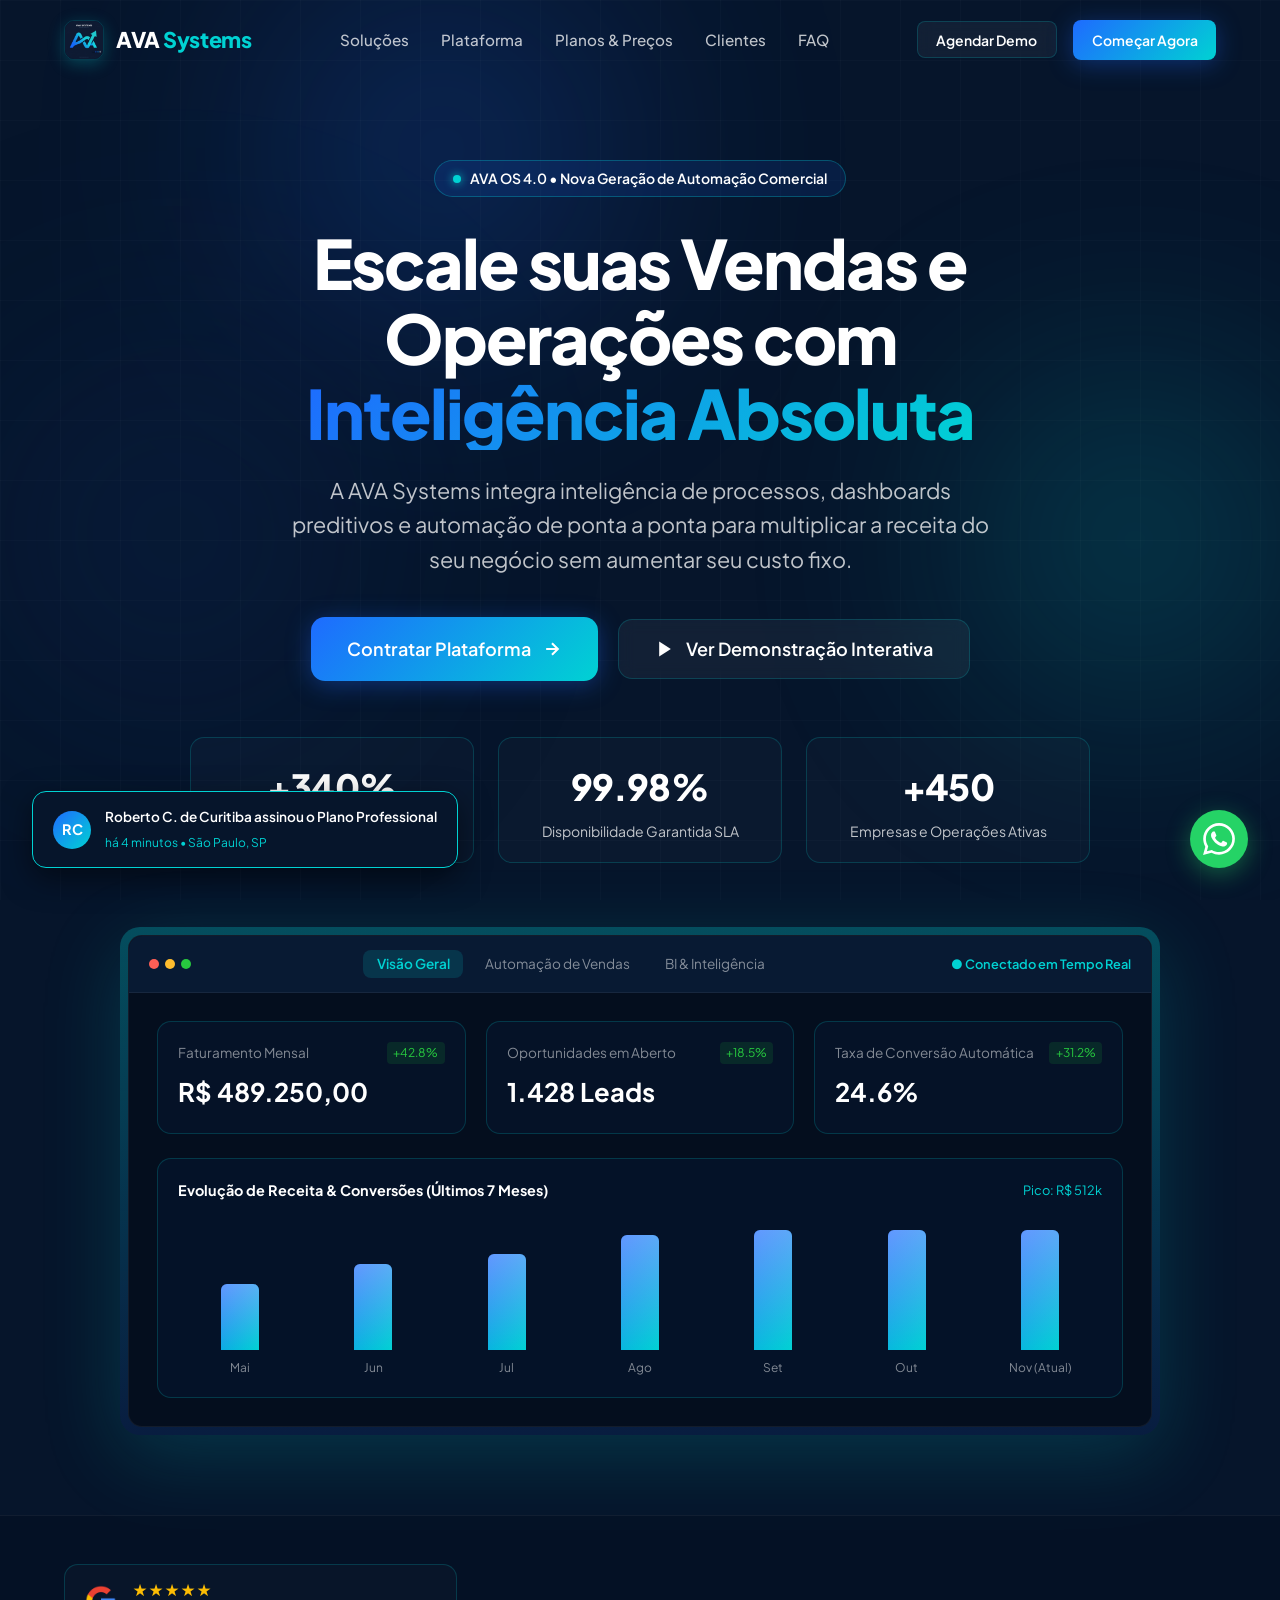
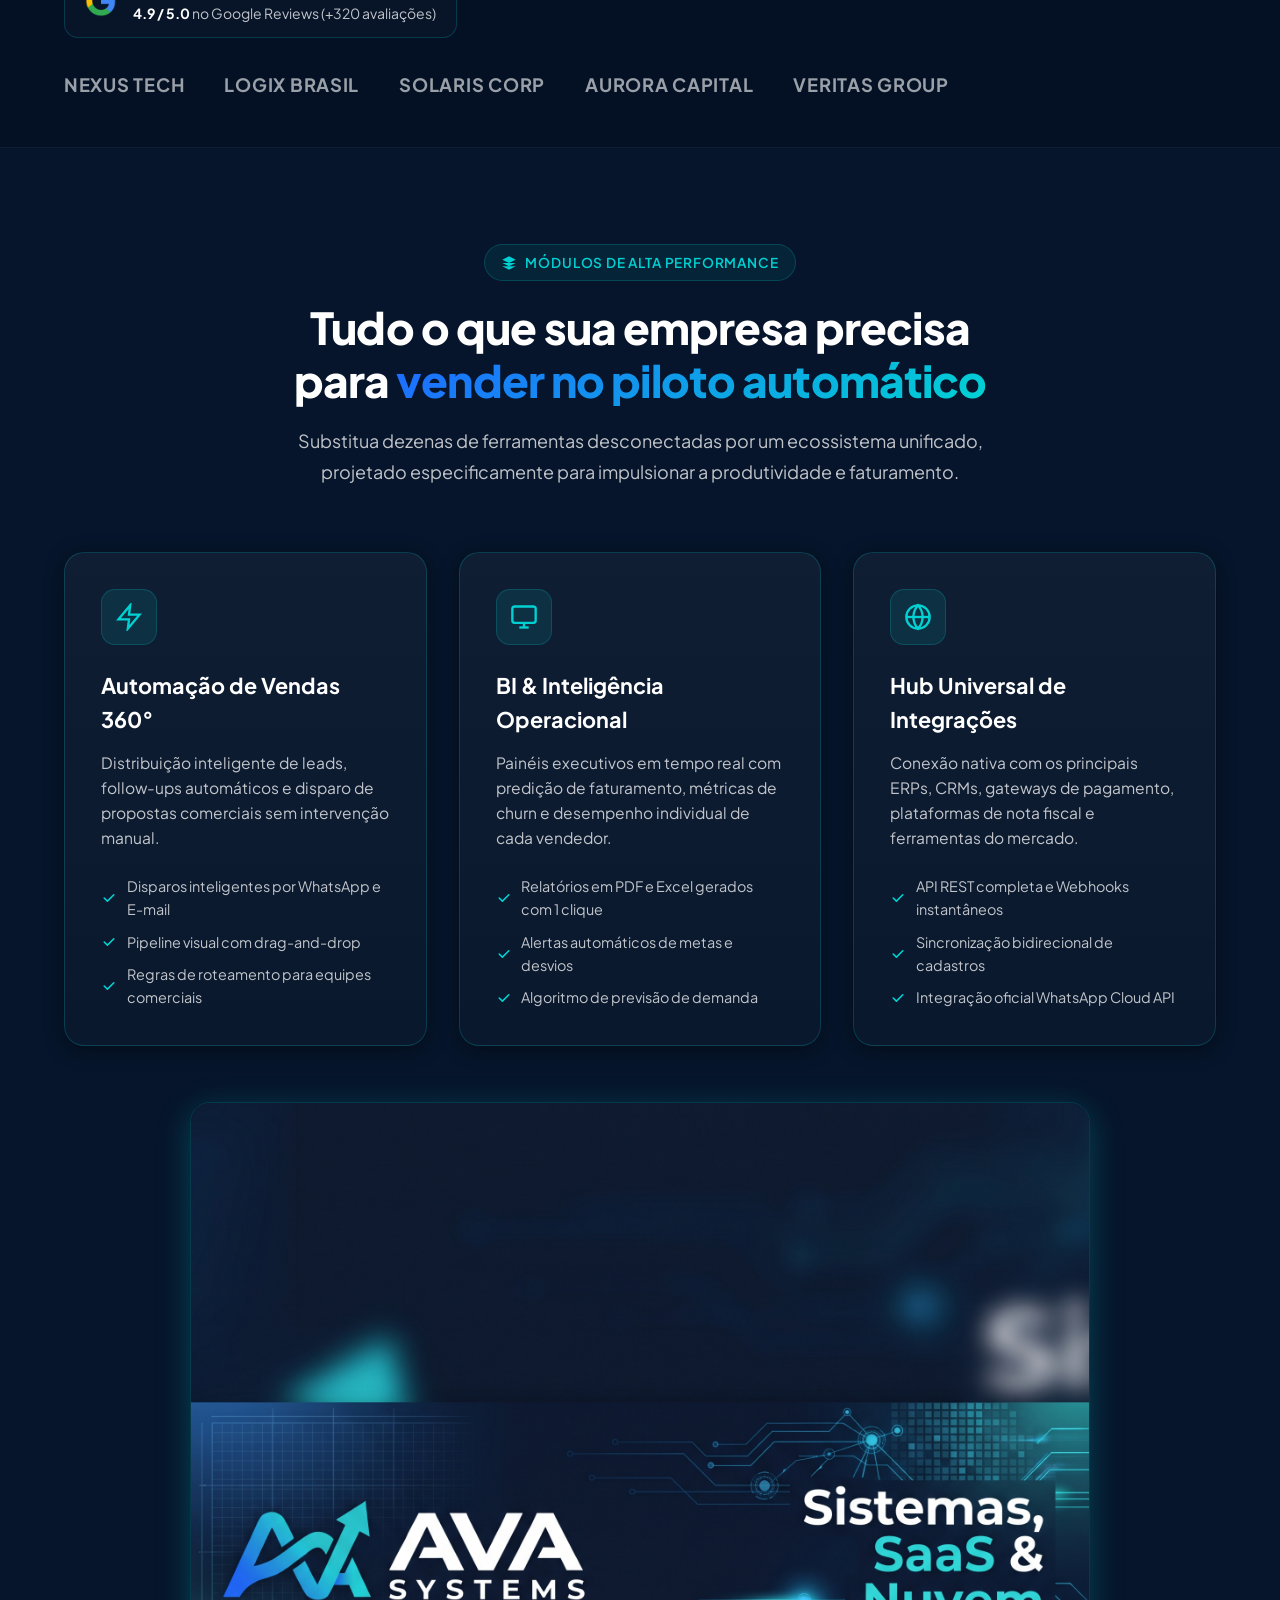
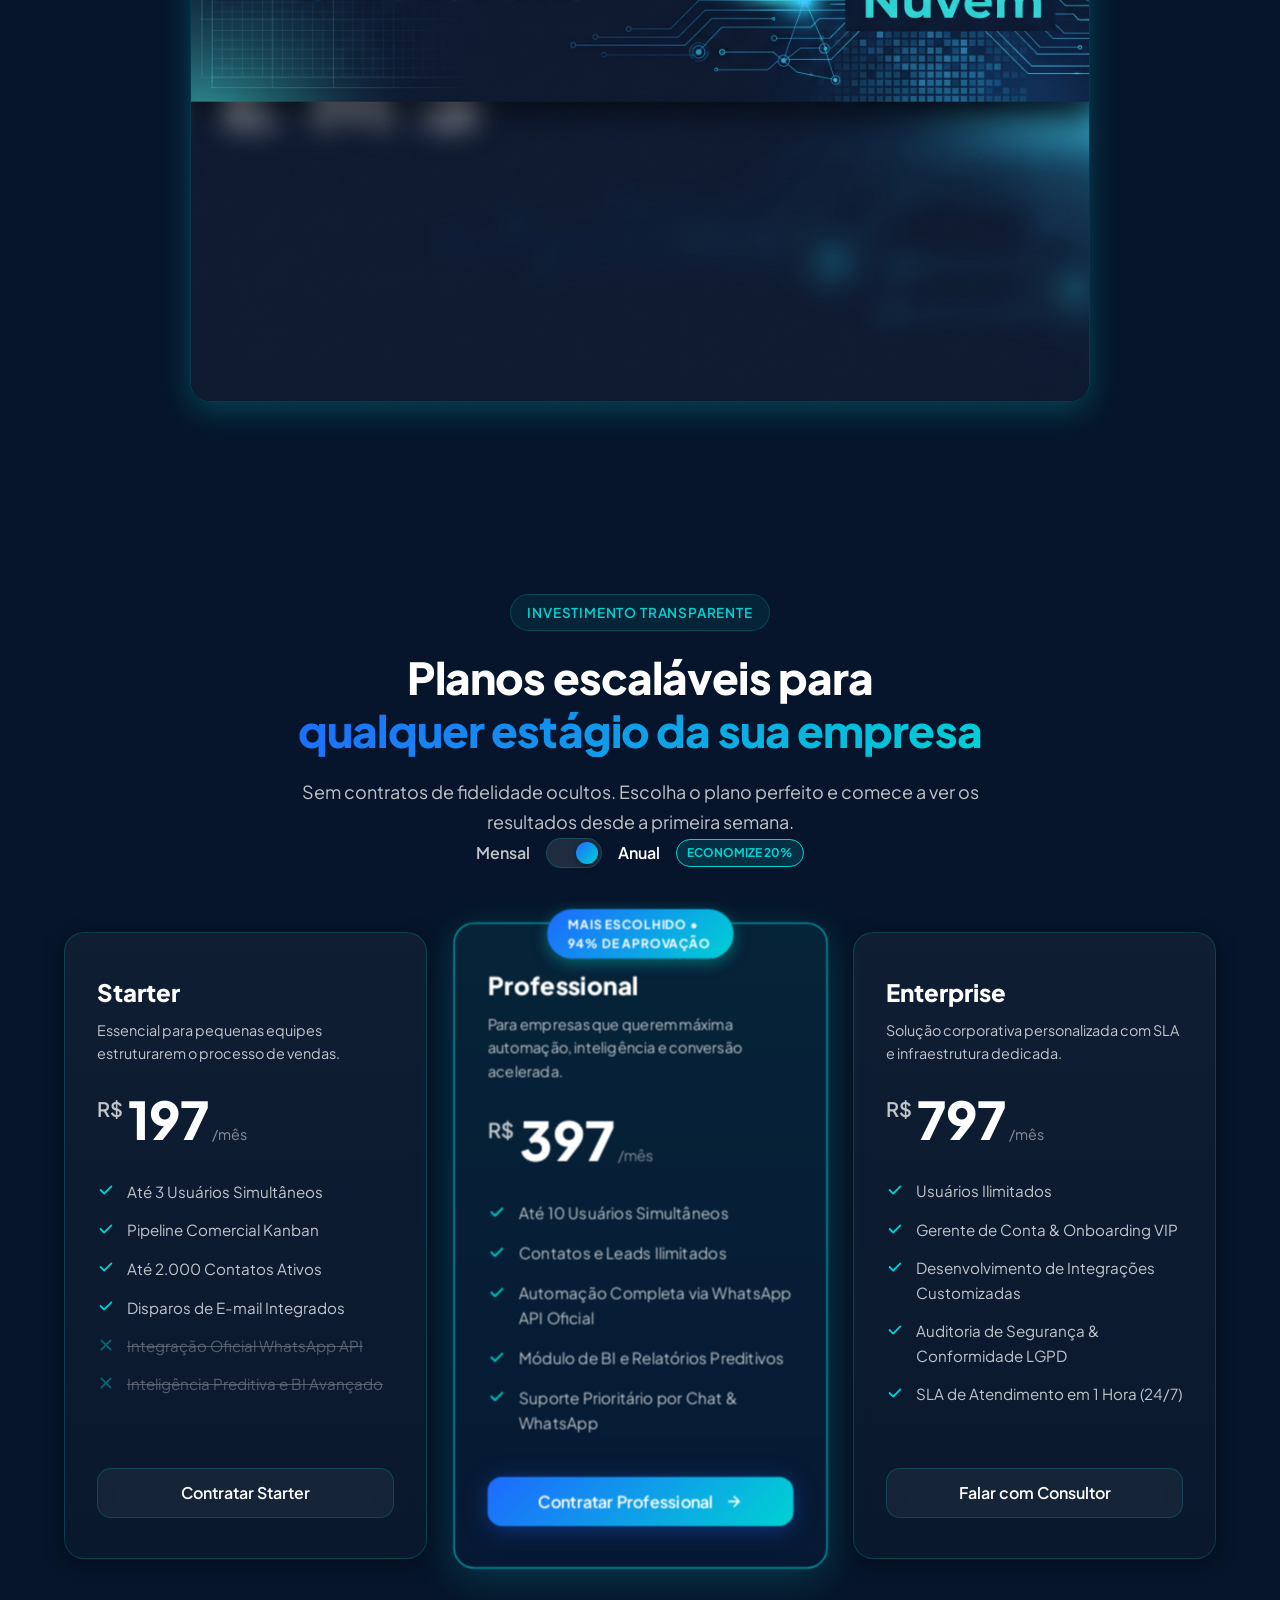
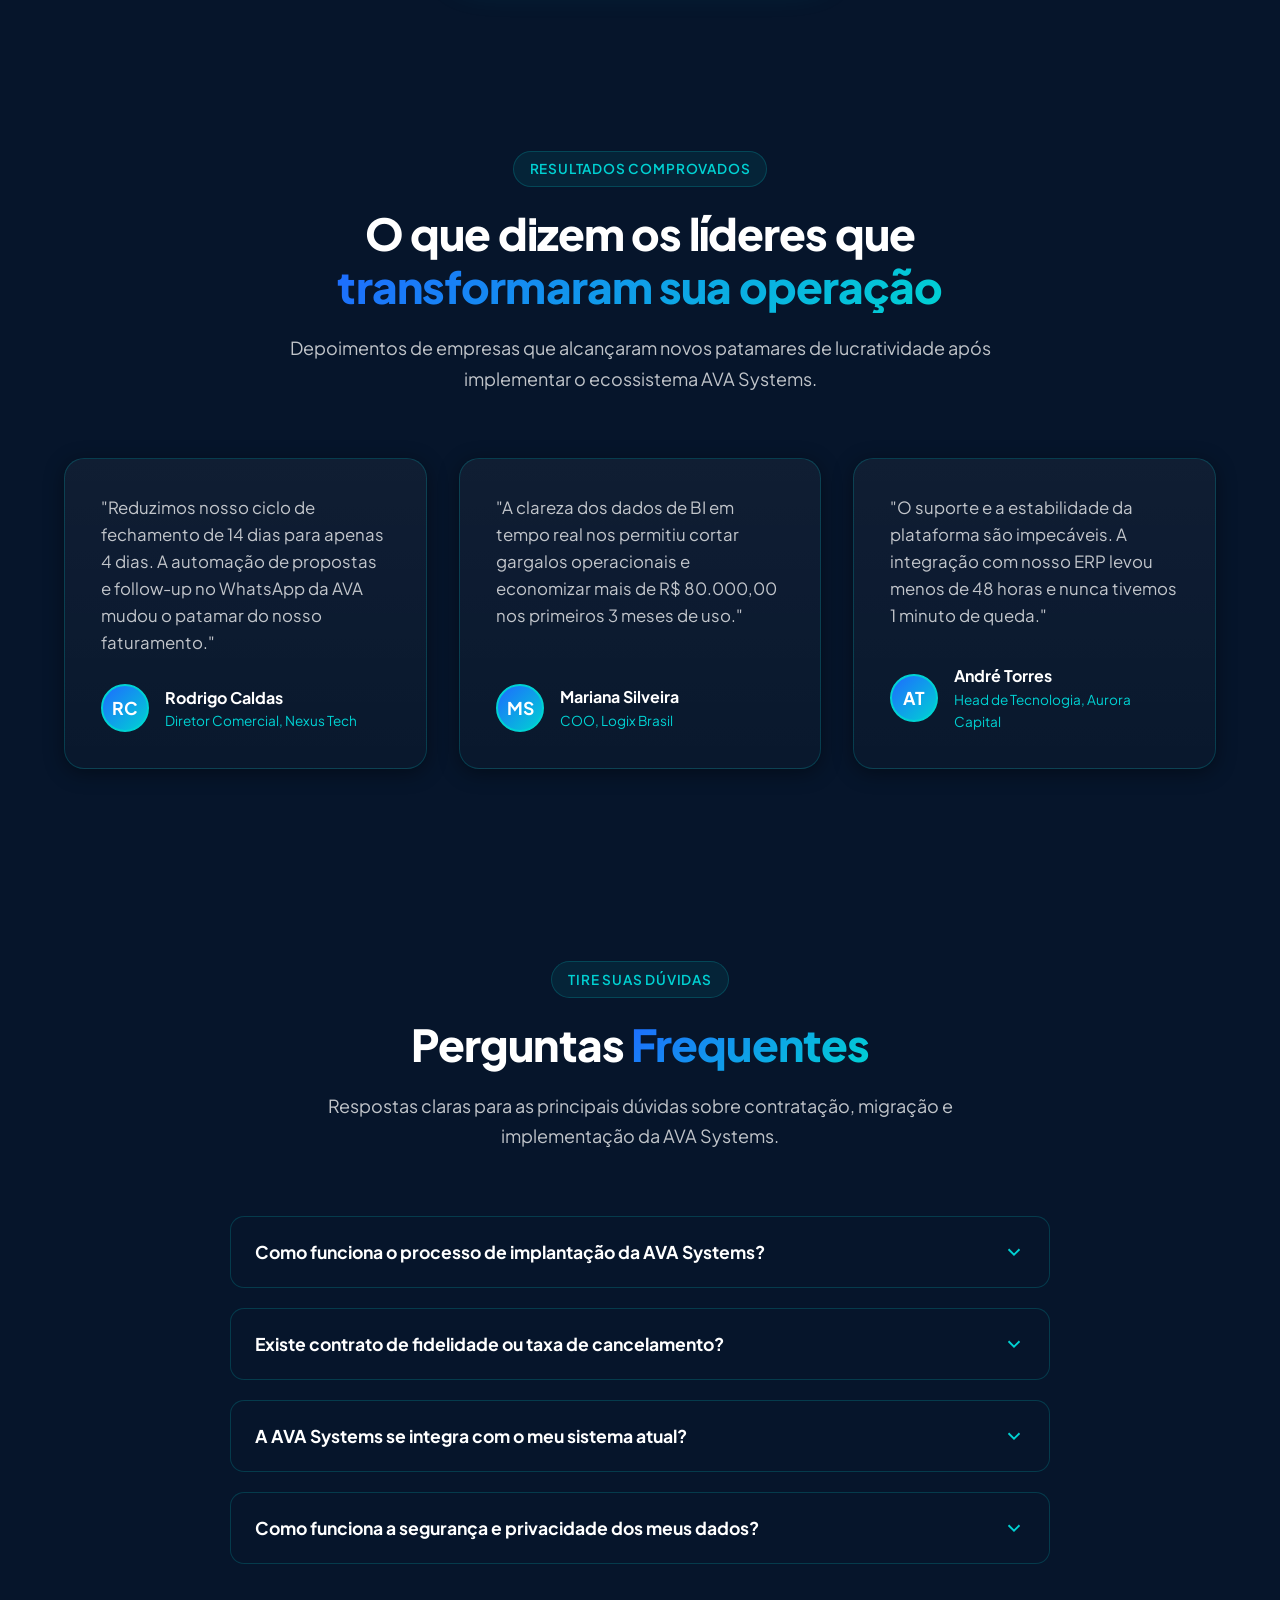
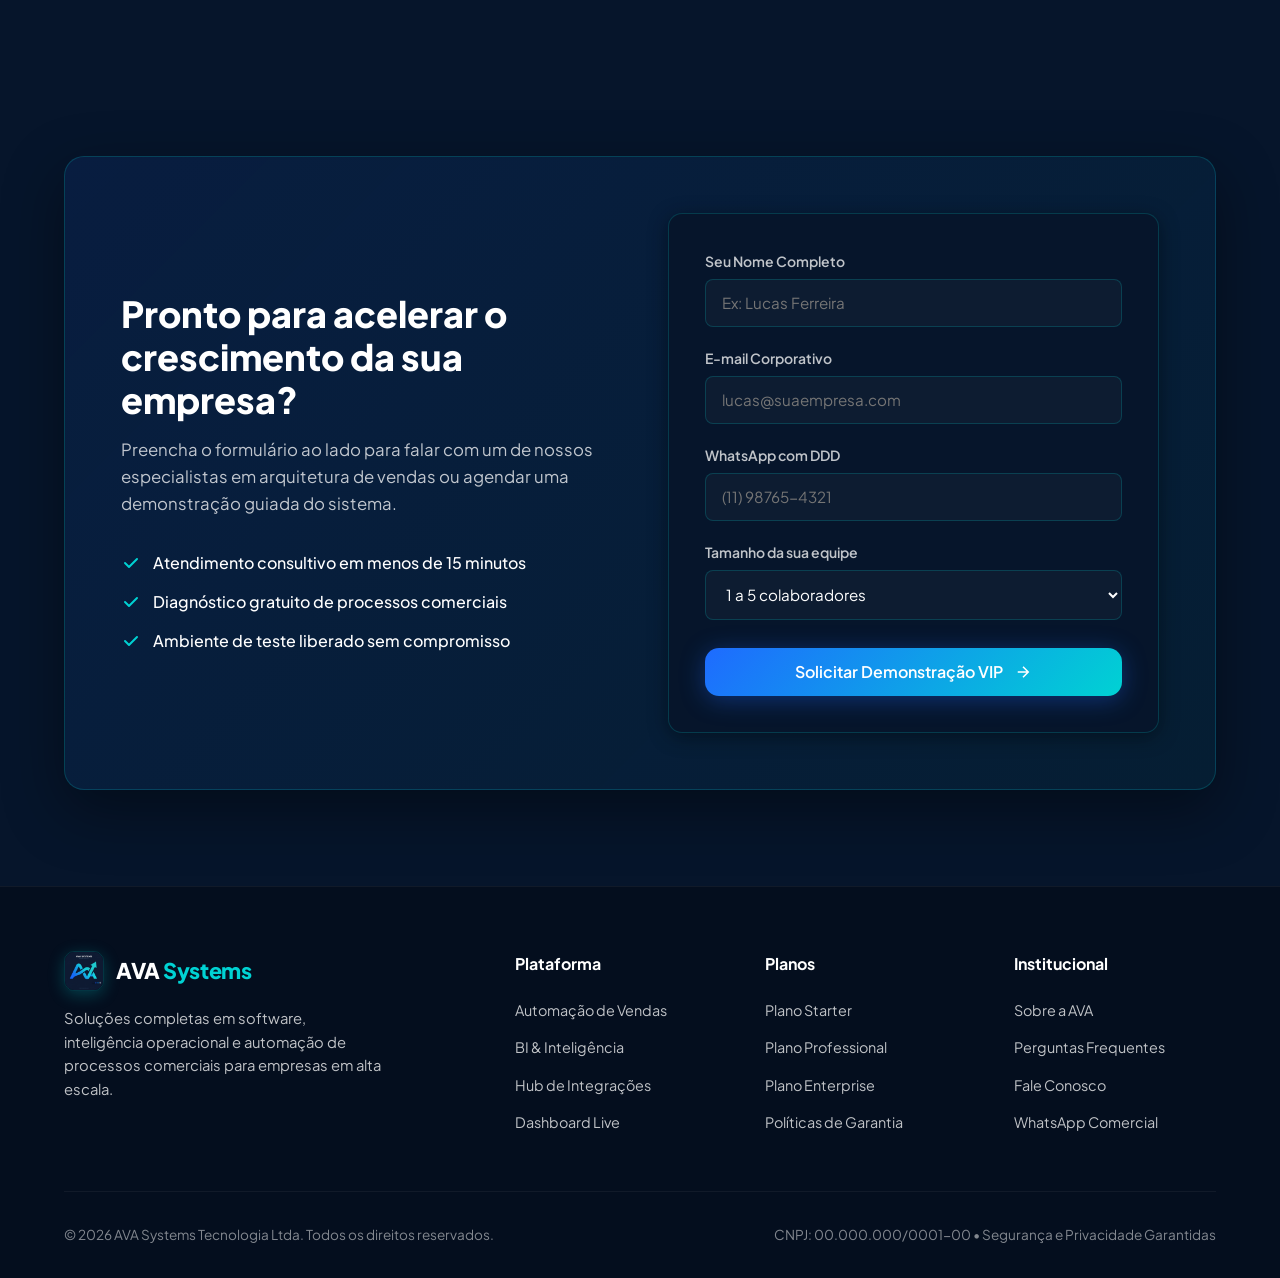
==== commit bcd71f03: "feat: integrar identidade visual oficial e brand pack completo da AVA Systems" ====
--- a/index.html
+++ b/index.html
@@ -17,6 +17,7 @@
   <link rel="preconnect" href="https://fonts.gstatic.com" crossorigin>
   <link href="https://fonts.googleapis.com/css2?family=Plus+Jakarta+Sans:wght@400;500;600;700;800&display=swap" rel="stylesheet">
 
+  <link rel="icon" type="image/jpeg" href="assets/logo-icon.jpg">
   <link rel="stylesheet" href="styles.css">
 </head>
 <body>
@@ -33,11 +34,7 @@
   <header class="navbar" id="navbar">
     <div class="container nav-container">
       <a href="#inicio" class="brand-logo" aria-label="AVA Systems Página Inicial">
-        <div class="logo-symbol">
-          <svg viewBox="0 0 24 24">
-            <path d="M12 2L2 22h20L12 2zm0 4.5L18.5 19h-13L12 6.5z"/>
-          </svg>
-        </div>
+        <img src="assets/logo-icon.jpg" alt="AVA Systems Logo" class="brand-logo-img">
         <span class="brand-name">AVA <span>Systems</span></span>
       </a>
 
@@ -326,6 +323,8 @@
             </ul>
           </article>
         </div>
+
+        <img src="assets/brand-banner.jpg" alt="AVA Systems - Sistemas, SaaS e Nuvem" class="brand-banner-showcase">
       </div>
     </section>
 
@@ -667,11 +666,7 @@
       <div class="footer-grid">
         <div class="footer-brand">
           <a href="#inicio" class="brand-logo">
-            <div class="logo-symbol">
-              <svg viewBox="0 0 24 24">
-                <path d="M12 2L2 22h20L12 2zm0 4.5L18.5 19h-13L12 6.5z"/>
-              </svg>
-            </div>
+            <img src="assets/logo-icon.jpg" alt="AVA Systems Logo" class="brand-logo-img">
             <span class="brand-name">AVA <span>Systems</span></span>
           </a>
           <p>
--- a/styles.css
+++ b/styles.css
@@ -338,6 +338,30 @@
   font-size: 1.35rem;
   letter-spacing: -0.02em;
   color: #FFFFFF;
+}
+
+.brand-logo-img {
+  width: 40px;
+  height: 40px;
+  border-radius: 10px;
+  object-fit: cover;
+  border: 1px solid var(--card-border);
+  box-shadow: 0 4px 16px rgba(0, 210, 211, 0.25);
+  transition: transform var(--transition-smooth);
+}
+
+.brand-logo:hover .brand-logo-img {
+  transform: scale(1.06);
+}
+
+.brand-banner-showcase {
+  width: 100%;
+  max-width: 900px;
+  border-radius: var(--radius-lg);
+  border: 1px solid var(--card-border);
+  box-shadow: var(--shadow-glow);
+  display: block;
+  margin: 3.5rem auto 0 auto;
 }
 
 .logo-symbol {
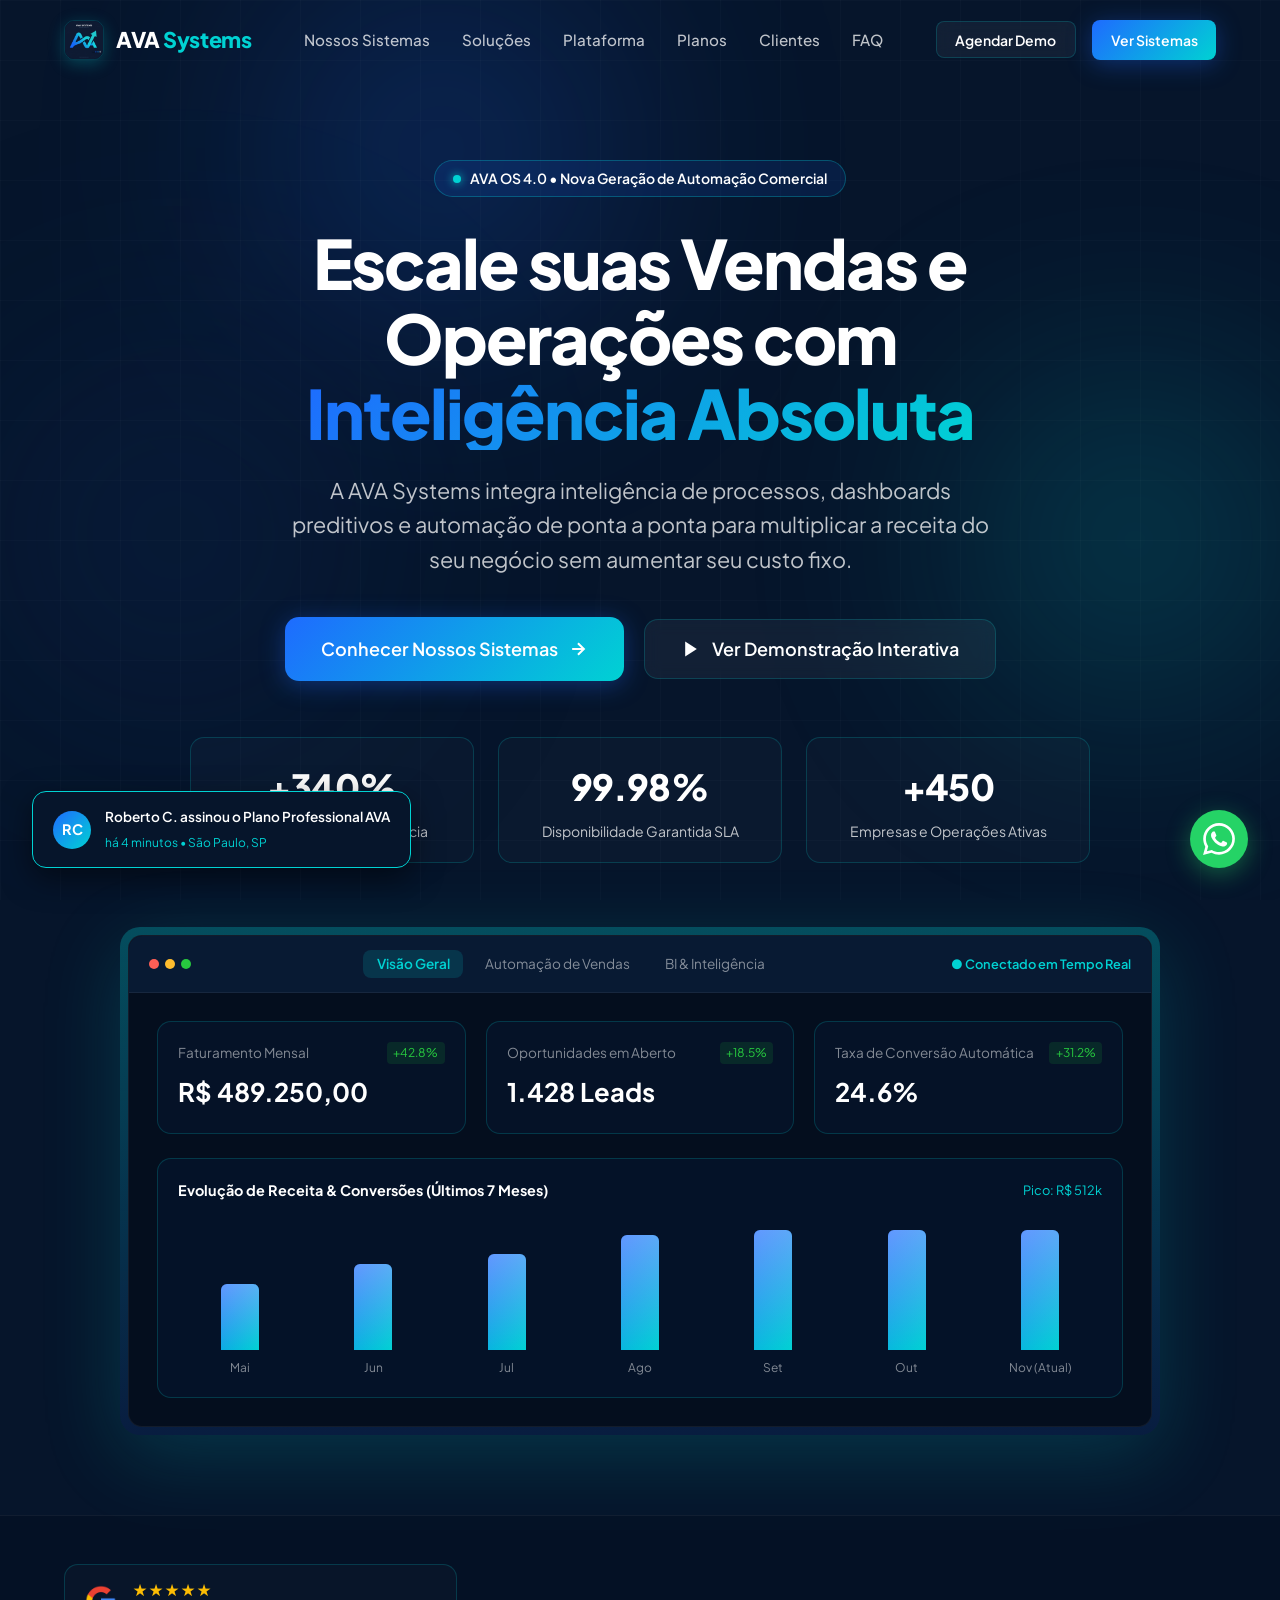
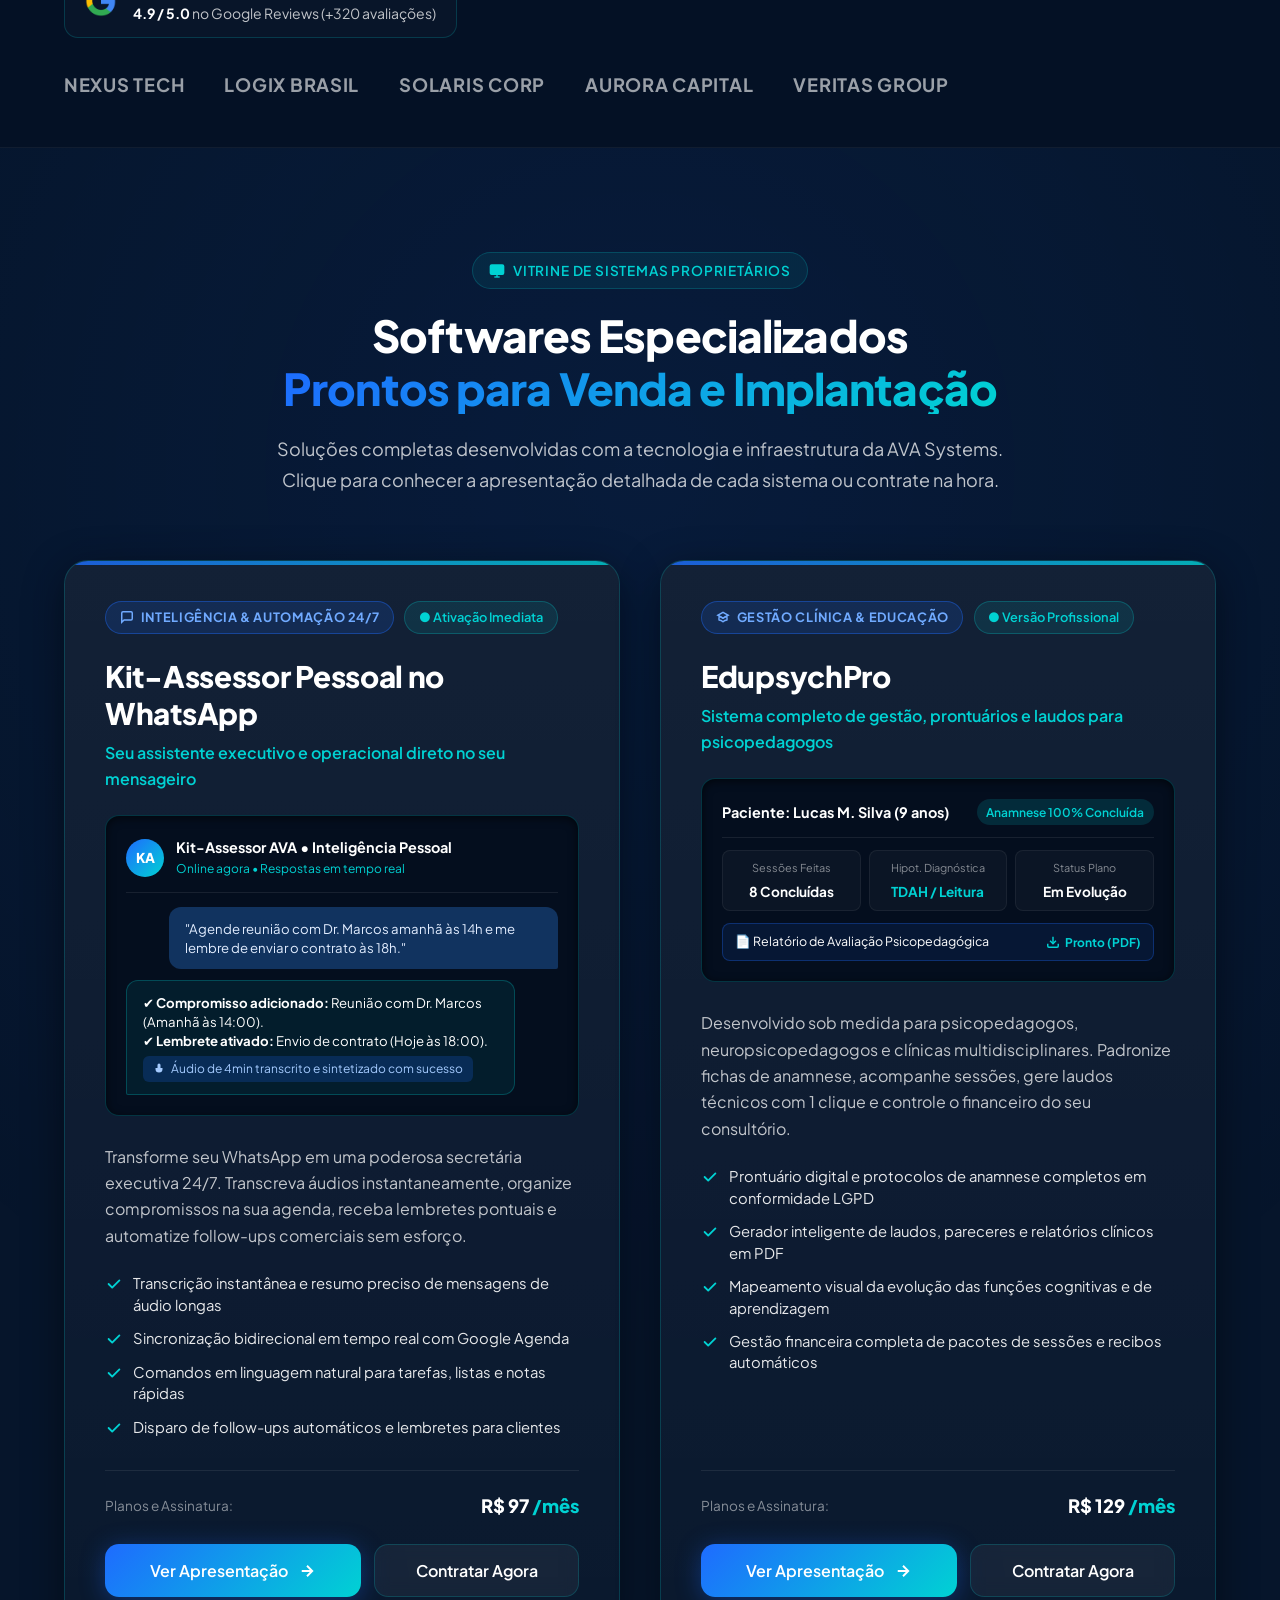
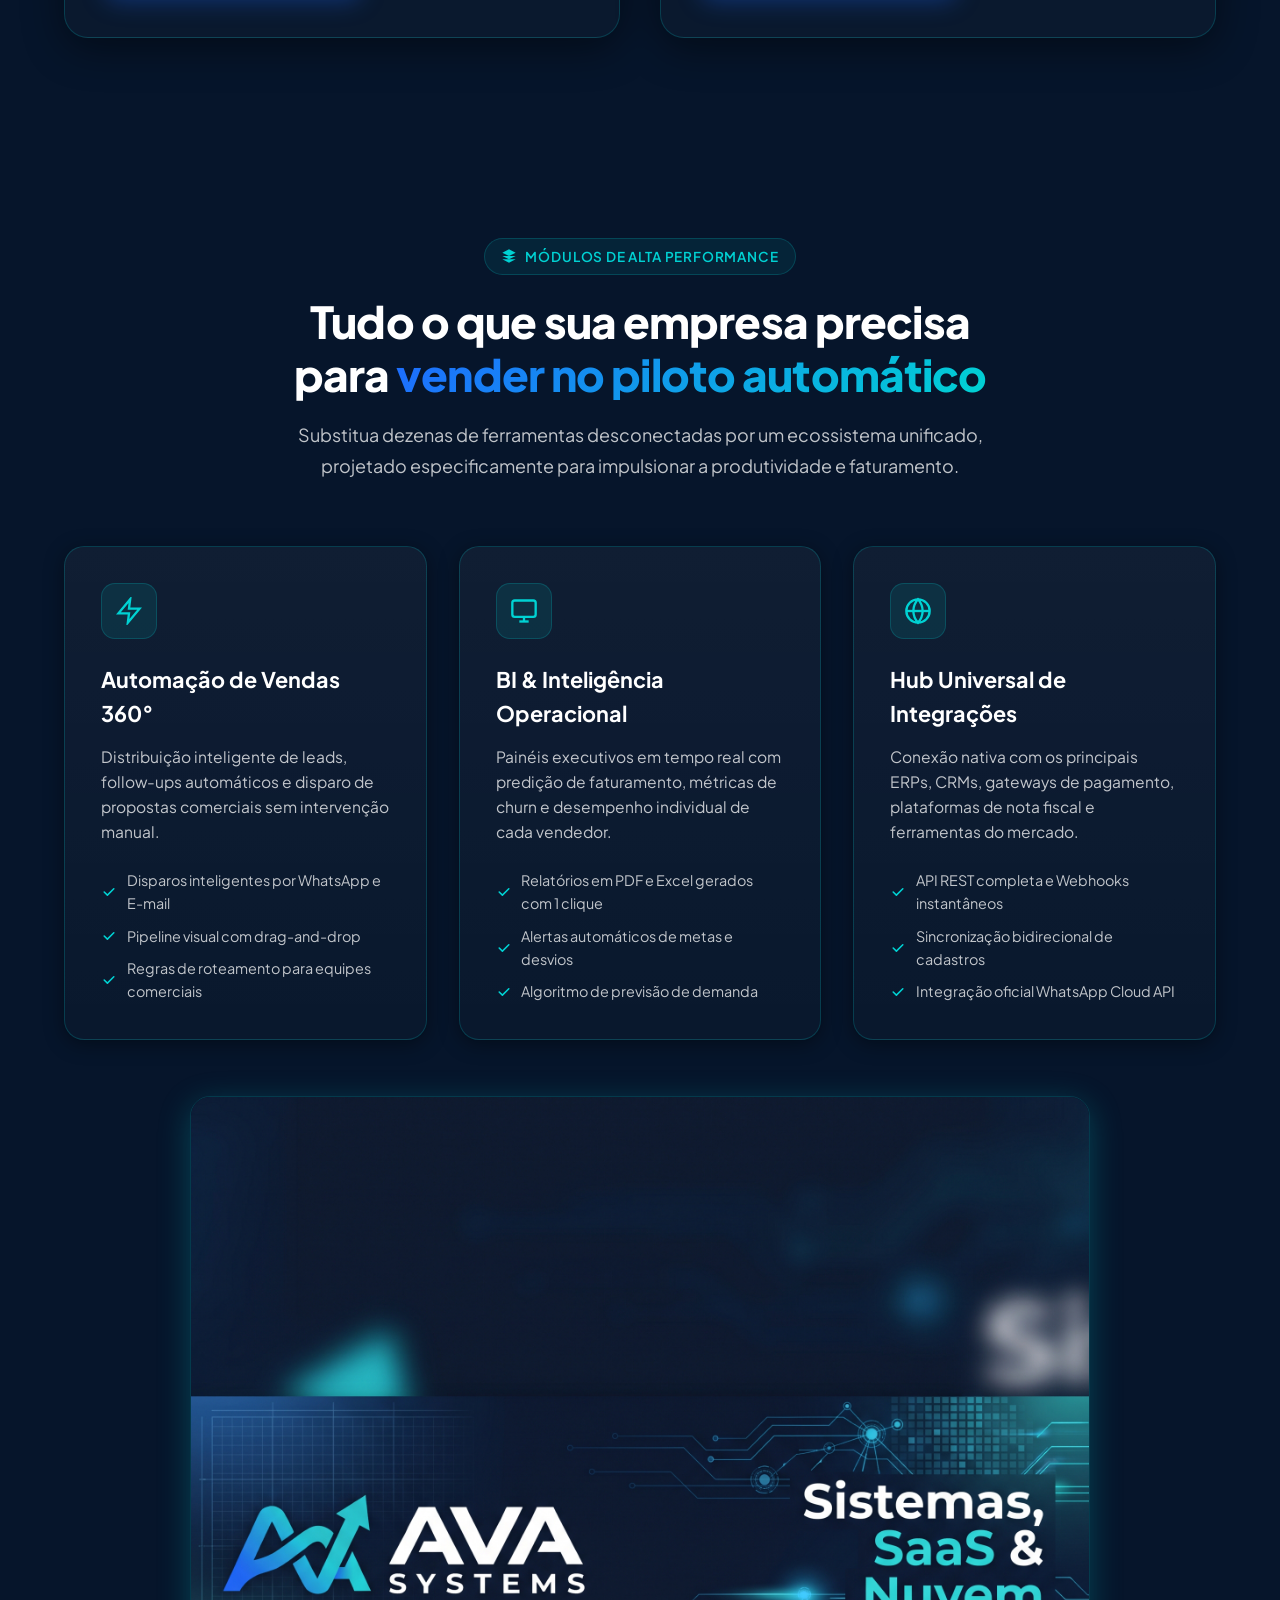
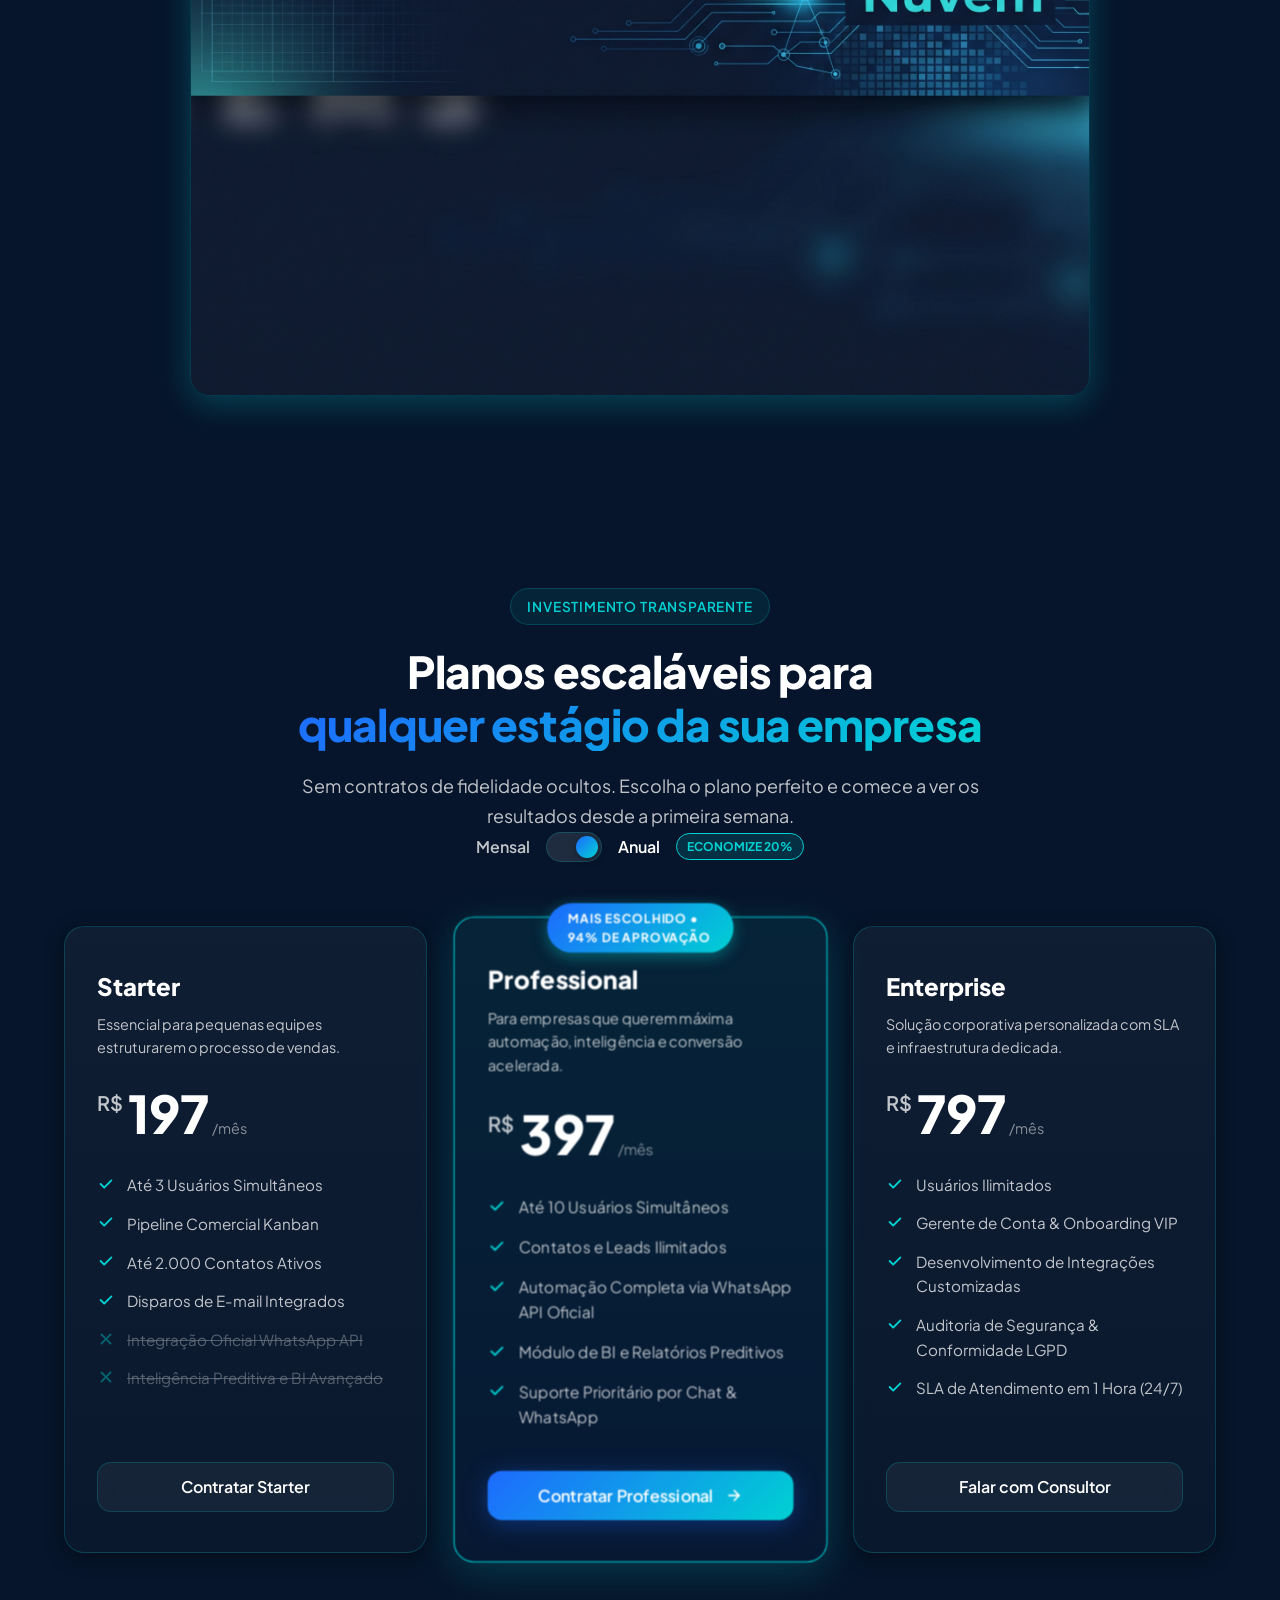
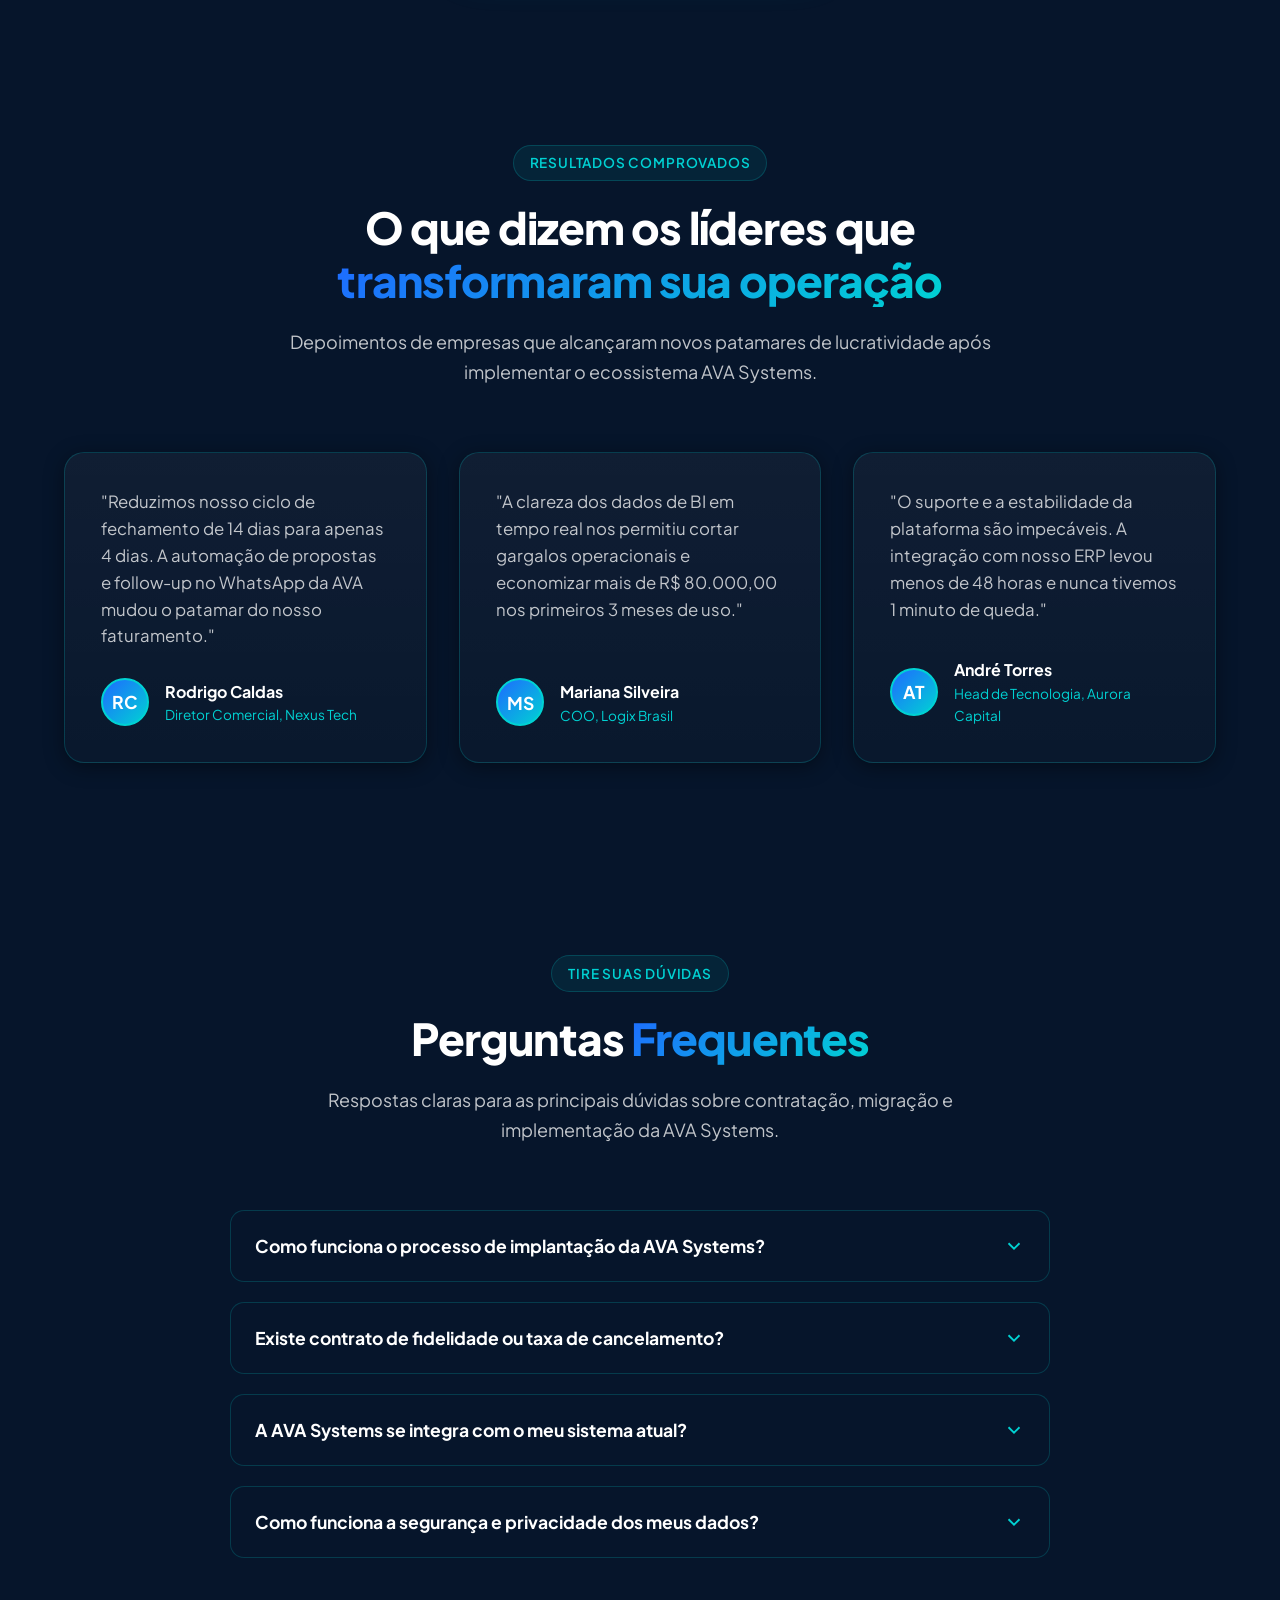
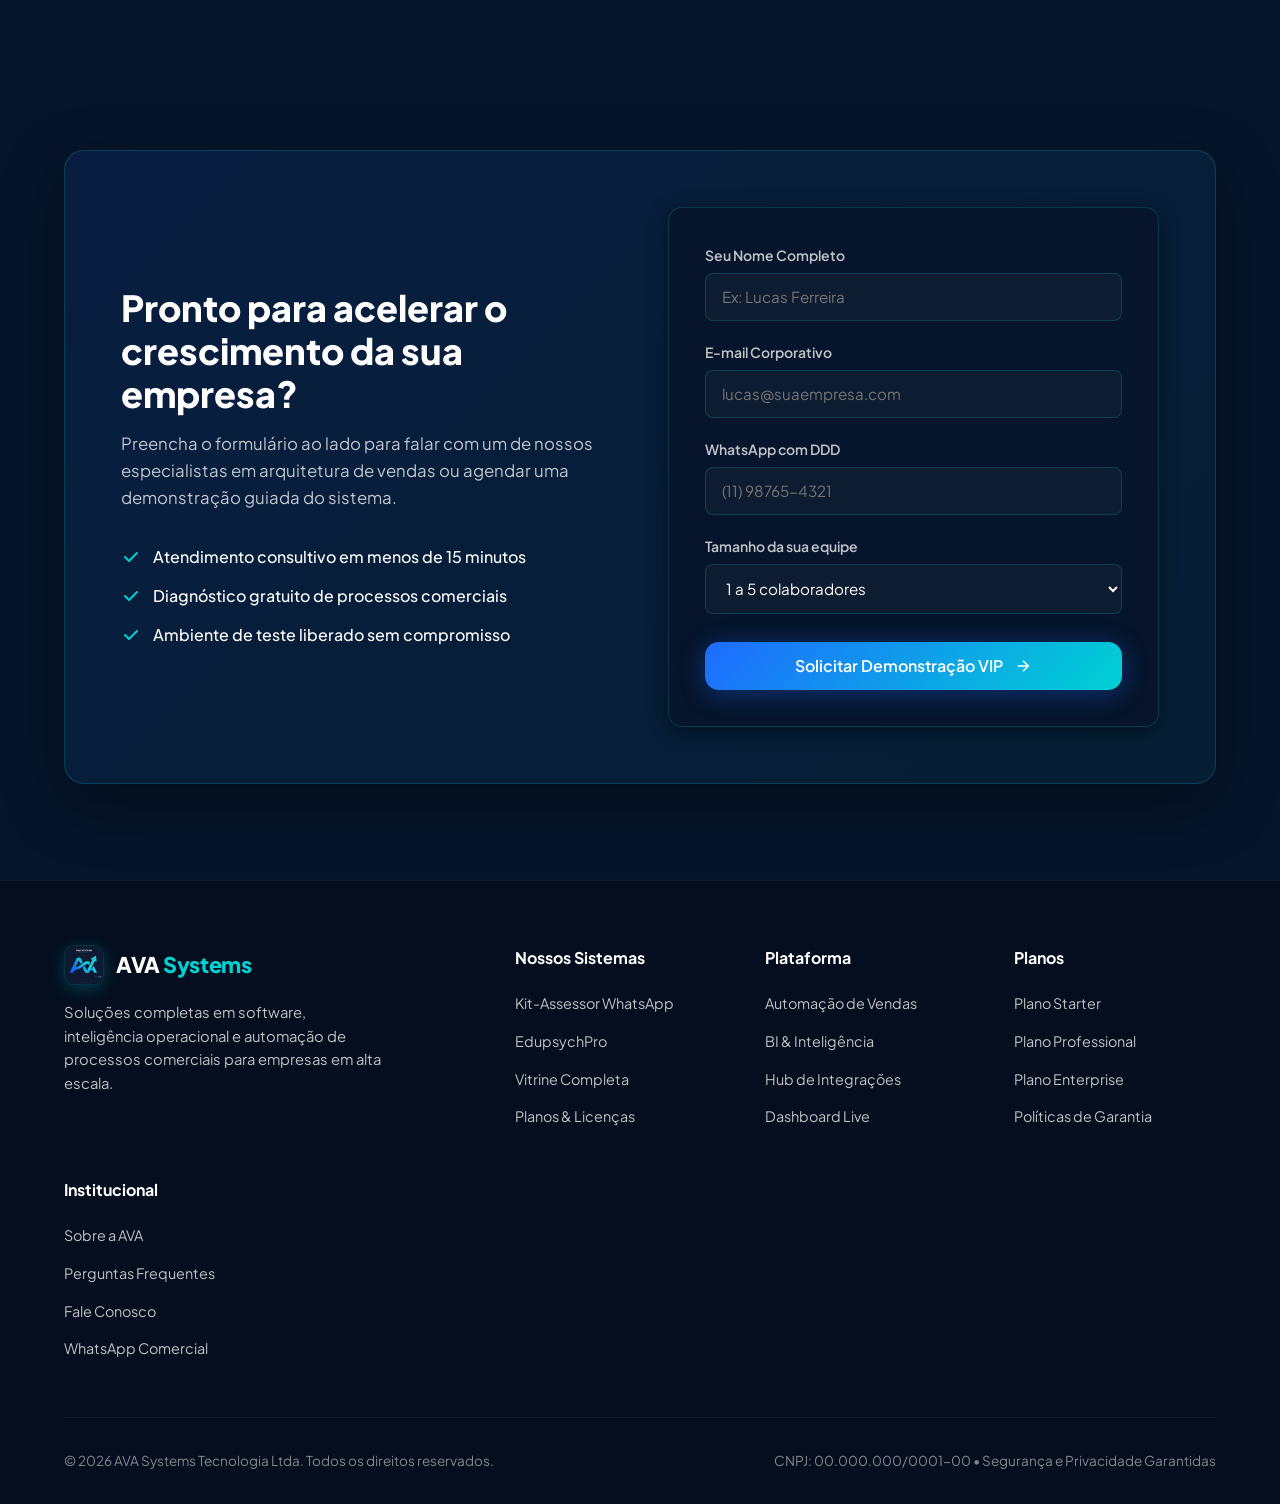
==== commit 57d43c19: "feat: vitrine de sistemas proprietarios com cards de acao dupla e landing pages dedicadas para Kit-A" ====
--- a/index.html
+++ b/index.html
@@ -39,16 +39,17 @@
       </a>
 
       <ul class="nav-links" id="navLinks">
+        <li><a href="#sistemas" class="nav-link">Nossos Sistemas</a></li>
         <li><a href="#solucoes" class="nav-link">Soluções</a></li>
         <li><a href="#plataforma" class="nav-link">Plataforma</a></li>
-        <li><a href="#planos" class="nav-link">Planos & Preços</a></li>
+        <li><a href="#planos" class="nav-link">Planos</a></li>
         <li><a href="#depoimentos" class="nav-link">Clientes</a></li>
         <li><a href="#faq" class="nav-link">FAQ</a></li>
       </ul>
 
       <div class="nav-actions">
         <button class="btn btn-secondary btn-sm" id="btnOpenDemoNav">Agendar Demo</button>
-        <a href="#planos" class="btn btn-primary btn-sm">Começar Agora</a>
+        <a href="#sistemas" class="btn btn-primary btn-sm">Ver Sistemas</a>
         <button class="nav-toggle" id="navToggle" aria-label="Menu de Navegação">
           <svg width="24" height="24" viewBox="0 0 24 24" fill="none" stroke="currentColor" stroke-width="2">
             <line x1="3" y1="12" x2="21" y2="12"></line>
@@ -79,8 +80,8 @@
         </p>
 
         <div class="hero-cta-group">
-          <a href="#planos" class="btn btn-primary btn-lg">
-            <span>Contratar Plataforma</span>
+          <a href="#sistemas" class="btn btn-primary btn-lg">
+            <span>Conhecer Nossos Sistemas</span>
             <svg width="20" height="20" viewBox="0 0 24 24" fill="none" stroke="currentColor" stroke-width="2.5">
               <path d="M5 12h14M12 5l7 7-7 7"/>
             </svg>
@@ -221,6 +222,197 @@
       </div>
     </section>
 
+    <!-- Systems Showcase Section (Nossos Sistemas) -->
+    <section class="products-showcase-section" id="sistemas">
+      <div class="container">
+        <div class="section-header">
+          <div class="section-badge">
+            <svg viewBox="0 0 24 24" fill="none" stroke="currentColor" stroke-width="2">
+              <rect x="2" y="3" width="20" height="14" rx="2" ry="2"></rect>
+              <line x1="8" y1="21" x2="16" y2="21"></line>
+              <line x1="12" y1="17" x2="12" y2="21"></line>
+            </svg>
+            <span>Vitrine de Sistemas Proprietários</span>
+          </div>
+          <h2 class="section-title">
+            Softwares Especializados <span class="text-gradient">Prontos para Venda e Implantação</span>
+          </h2>
+          <p class="section-description">
+            Soluções completas desenvolvidas com a tecnologia e infraestrutura da AVA Systems. Clique para conhecer a apresentação detalhada de cada sistema ou contrate na hora.
+          </p>
+        </div>
+
+        <div class="products-grid">
+          
+          <!-- System 1: Kit-Assessor Pessoal no WhatsApp -->
+          <article class="product-card">
+            <div class="product-header">
+              <div class="product-badge-group">
+                <span class="product-category-tag">
+                  <svg width="14" height="14" viewBox="0 0 24 24" fill="none" stroke="currentColor" stroke-width="2.5"><path d="M21 15a2 2 0 0 1-2 2H7l-4 4V5a2 2 0 0 1 2-2h14a2 2 0 0 1 2 2z"/></svg>
+                  Inteligência & Automação 24/7
+                </span>
+                <span class="product-status-tag">● Ativação Imediata</span>
+              </div>
+            </div>
+
+            <h3 class="product-title">Kit-Assessor Pessoal no WhatsApp</h3>
+            <span class="product-subtitle">Seu assistente executivo e operacional direto no seu mensageiro</span>
+
+            <!-- WhatsApp Interface Simulation -->
+            <div class="product-preview-widget">
+              <div class="wa-header">
+                <div class="wa-avatar">KA</div>
+                <div class="wa-user-info">
+                  <div class="wa-name">Kit-Assessor AVA • Inteligência Pessoal</div>
+                  <div class="wa-status">Online agora • Respostas em tempo real</div>
+                </div>
+              </div>
+              <div class="wa-bubble-container">
+                <div class="wa-bubble wa-bubble-user">
+                  "Agende reunião com Dr. Marcos amanhã às 14h e me lembre de enviar o contrato às 18h."
+                </div>
+                <div class="wa-bubble wa-bubble-bot">
+                  ✔ <strong>Compromisso adicionado:</strong> Reunião com Dr. Marcos (Amanhã às 14:00).<br>
+                  ✔ <strong>Lembrete ativado:</strong> Envio de contrato (Hoje às 18:00).<br>
+                  <span class="wa-audio-chip">
+                    <svg width="12" height="12" viewBox="0 0 24 24" fill="currentColor"><path d="M12 1a3 3 0 0 0-3 3v8a3 3 0 0 0 6 0V4a3 3 0 0 0-3-3z"/><path d="M19 10v2a7 7 0 0 1-14 0v-2"/></svg>
+                    Áudio de 4min transcrito e sintetizado com sucesso
+                  </span>
+                </div>
+              </div>
+            </div>
+
+            <p class="product-desc">
+              Transforme seu WhatsApp em uma poderosa secretária executiva 24/7. Transcreva áudios instantaneamente, organize compromissos na sua agenda, receba lembretes pontuais e automatize follow-ups comerciais sem esforço.
+            </p>
+
+            <ul class="product-features">
+              <li>
+                <svg viewBox="0 0 20 20" fill="currentColor"><path fill-rule="evenodd" d="M16.707 5.293a1 1 0 010 1.414l-8 8a1 1 0 01-1.414 0l-4-4a1 1 0 011.414-1.414L8 12.586l7.293-7.293a1 1 0 011.414 0z" clip-rule="evenodd"></path></svg>
+                Transcrição instantânea e resumo preciso de mensagens de áudio longas
+              </li>
+              <li>
+                <svg viewBox="0 0 20 20" fill="currentColor"><path fill-rule="evenodd" d="M16.707 5.293a1 1 0 010 1.414l-8 8a1 1 0 01-1.414 0l-4-4a1 1 0 011.414-1.414L8 12.586l7.293-7.293a1 1 0 011.414 0z" clip-rule="evenodd"></path></svg>
+                Sincronização bidirecional em tempo real com Google Agenda
+              </li>
+              <li>
+                <svg viewBox="0 0 20 20" fill="currentColor"><path fill-rule="evenodd" d="M16.707 5.293a1 1 0 010 1.414l-8 8a1 1 0 01-1.414 0l-4-4a1 1 0 011.414-1.414L8 12.586l7.293-7.293a1 1 0 011.414 0z" clip-rule="evenodd"></path></svg>
+                Comandos em linguagem natural para tarefas, listas e notas rápidas
+              </li>
+              <li>
+                <svg viewBox="0 0 20 20" fill="currentColor"><path fill-rule="evenodd" d="M16.707 5.293a1 1 0 010 1.414l-8 8a1 1 0 01-1.414 0l-4-4a1 1 0 011.414-1.414L8 12.586l7.293-7.293a1 1 0 011.414 0z" clip-rule="evenodd"></path></svg>
+                Disparo de follow-ups automáticos e lembretes para clientes
+              </li>
+            </ul>
+
+            <div class="product-price-bar">
+              <span class="product-price-text">Planos e Assinatura:</span>
+              <div class="product-price-highlight">R$ 97 <span>/mês</span></div>
+            </div>
+
+            <div class="product-actions">
+              <a href="kit-assessor.html" class="btn btn-primary">
+                <span>Ver Apresentação</span>
+                <svg width="18" height="18" viewBox="0 0 24 24" fill="none" stroke="currentColor" stroke-width="2.5">
+                  <path d="M5 12h14M12 5l7 7-7 7"/>
+                </svg>
+              </a>
+              <button class="btn btn-secondary" onclick="openSystemPurchase('Kit-Assessor Pessoal no WhatsApp')">
+                <span>Contratar Agora</span>
+              </button>
+            </div>
+          </article>
+
+          <!-- System 2: EdupsychPro -->
+          <article class="product-card">
+            <div class="product-header">
+              <div class="product-badge-group">
+                <span class="product-category-tag">
+                  <svg width="14" height="14" viewBox="0 0 24 24" fill="none" stroke="currentColor" stroke-width="2.5"><path d="M12 14l9-5-9-5-9 5 9 5z"/><path d="M12 14l6.16-3.422a12.083 12.083 0 0 1 .665 6.479A11.952 11.952 0 0 0 12 20.055a11.952 11.952 0 0 0-6.824-2.998 12.078 12.078 0 0 1 .665-6.479L12 14z"/></svg>
+                  Gestão Clínica & Educação
+                </span>
+                <span class="product-status-tag">● Versão Profissional</span>
+              </div>
+            </div>
+
+            <h3 class="product-title">EdupsychPro</h3>
+            <span class="product-subtitle">Sistema completo de gestão, prontuários e laudos para psicopedagogos</span>
+
+            <!-- Clinical Dashboard Simulation -->
+            <div class="product-preview-widget">
+              <div class="edupsych-header">
+                <span class="edupsych-patient-tag">Paciente: Lucas M. Silva (9 anos)</span>
+                <span class="edupsych-badge-live">Anamnese 100% Concluída</span>
+              </div>
+              <div class="edupsych-dashboard-row">
+                <div class="edupsych-kpi-box">
+                  <span class="edupsych-kpi-label">Sessões Feitas</span>
+                  <span class="edupsych-kpi-value">8 Concluídas</span>
+                </div>
+                <div class="edupsych-kpi-box">
+                  <span class="edupsych-kpi-label">Hipot. Diagnóstica</span>
+                  <span class="edupsych-kpi-value" style="color: var(--accent-cyan);">TDAH / Leitura</span>
+                </div>
+                <div class="edupsych-kpi-box">
+                  <span class="edupsych-kpi-label">Status Plano</span>
+                  <span class="edupsych-kpi-value">Em Evolução</span>
+                </div>
+              </div>
+              <div class="edupsych-report-row">
+                <span>📄 Relatório de Avaliação Psicopedagógica</span>
+                <span class="edupsych-report-action">
+                  <svg width="14" height="14" viewBox="0 0 24 24" fill="none" stroke="currentColor" stroke-width="2.5"><path d="M21 15v4a2 2 0 0 1-2 2H5a2 2 0 0 1-2-2v-4"/><polyline points="7 10 12 15 17 10"/><line x1="12" y1="15" x2="12" y2="3"/></svg>
+                  Pronto (PDF)
+                </span>
+              </div>
+            </div>
+
+            <p class="product-desc">
+              Desenvolvido sob medida para psicopedagogos, neuropsicopedagogos e clínicas multidisciplinares. Padronize fichas de anamnese, acompanhe sessões, gere laudos técnicos com 1 clique e controle o financeiro do seu consultório.
+            </p>
+
+            <ul class="product-features">
+              <li>
+                <svg viewBox="0 0 20 20" fill="currentColor"><path fill-rule="evenodd" d="M16.707 5.293a1 1 0 010 1.414l-8 8a1 1 0 01-1.414 0l-4-4a1 1 0 011.414-1.414L8 12.586l7.293-7.293a1 1 0 011.414 0z" clip-rule="evenodd"></path></svg>
+                Prontuário digital e protocolos de anamnese completos em conformidade LGPD
+              </li>
+              <li>
+                <svg viewBox="0 0 20 20" fill="currentColor"><path fill-rule="evenodd" d="M16.707 5.293a1 1 0 010 1.414l-8 8a1 1 0 01-1.414 0l-4-4a1 1 0 011.414-1.414L8 12.586l7.293-7.293a1 1 0 011.414 0z" clip-rule="evenodd"></path></svg>
+                Gerador inteligente de laudos, pareceres e relatórios clínicos em PDF
+              </li>
+              <li>
+                <svg viewBox="0 0 20 20" fill="currentColor"><path fill-rule="evenodd" d="M16.707 5.293a1 1 0 010 1.414l-8 8a1 1 0 01-1.414 0l-4-4a1 1 0 011.414-1.414L8 12.586l7.293-7.293a1 1 0 011.414 0z" clip-rule="evenodd"></path></svg>
+                Mapeamento visual da evolução das funções cognitivas e de aprendizagem
+              </li>
+              <li>
+                <svg viewBox="0 0 20 20" fill="currentColor"><path fill-rule="evenodd" d="M16.707 5.293a1 1 0 010 1.414l-8 8a1 1 0 01-1.414 0l-4-4a1 1 0 011.414-1.414L8 12.586l7.293-7.293a1 1 0 011.414 0z" clip-rule="evenodd"></path></svg>
+                Gestão financeira completa de pacotes de sessões e recibos automáticos
+              </li>
+            </ul>
+
+            <div class="product-price-bar">
+              <span class="product-price-text">Planos e Assinatura:</span>
+              <div class="product-price-highlight">R$ 129 <span>/mês</span></div>
+            </div>
+
+            <div class="product-actions">
+              <a href="edupsychpro.html" class="btn btn-primary">
+                <span>Ver Apresentação</span>
+                <svg width="18" height="18" viewBox="0 0 24 24" fill="none" stroke="currentColor" stroke-width="2.5">
+                  <path d="M5 12h14M12 5l7 7-7 7"/>
+                </svg>
+              </a>
+              <button class="btn btn-secondary" onclick="openSystemPurchase('EdupsychPro')">
+                <span>Contratar Agora</span>
+              </button>
+            </div>
+          </article>
+
+        </div>
+      </div>
+    </section>
+
     <!-- Solutions & Features Section -->
     <section class="solutions-section" id="solucoes">
       <div class="container">
@@ -675,6 +867,16 @@
         </div>
 
         <div class="footer-column">
+          <h4>Nossos Sistemas</h4>
+          <ul class="footer-links">
+            <li><a href="kit-assessor.html">Kit-Assessor WhatsApp</a></li>
+            <li><a href="edupsychpro.html">EdupsychPro</a></li>
+            <li><a href="#sistemas">Vitrine Completa</a></li>
+            <li><a href="#planos">Planos & Licenças</a></li>
+          </ul>
+        </div>
+
+        <div class="footer-column">
           <h4>Plataforma</h4>
           <ul class="footer-links">
             <li><a href="#solucoes">Automação de Vendas</a></li>
--- a/styles.css
+++ b/styles.css
@@ -1424,6 +1424,361 @@
 
 .modal-close:hover {
   color: #FFFFFF;
+}
+
+/* ---------------- Systems Showcase Section (Nossos Sistemas) ---------------- */
+.products-showcase-section {
+  padding: 6.5rem 0;
+  position: relative;
+  background: radial-gradient(circle at 50% 20%, rgba(30, 107, 255, 0.08) 0%, transparent 70%);
+}
+
+.products-grid {
+  display: grid;
+  grid-template-columns: repeat(2, 1fr);
+  gap: 2.5rem;
+  margin-top: 1rem;
+}
+
+.product-card {
+  display: flex;
+  flex-direction: column;
+  padding: 2.5rem;
+  border-radius: 24px;
+  background-color: var(--card-bg);
+  background-image: linear-gradient(180deg, rgba(255, 255, 255, 0.05) 0%, rgba(255, 255, 255, 0.015) 100%);
+  border: 1px solid var(--card-border);
+  box-shadow: 0 10px 40px rgba(0, 0, 0, 0.45);
+  position: relative;
+  overflow: hidden;
+  transition: all var(--transition-smooth);
+}
+
+.product-card::before {
+  content: '';
+  position: absolute;
+  top: 0;
+  left: 0;
+  width: 100%;
+  height: 4px;
+  background: var(--gradient-brand);
+  opacity: 0.8;
+}
+
+.product-card:hover {
+  transform: translateY(-6px);
+  border-color: rgba(0, 210, 211, 0.55);
+  box-shadow: 0 18px 50px rgba(0, 210, 211, 0.18);
+}
+
+.product-header {
+  display: flex;
+  justify-content: space-between;
+  align-items: center;
+  flex-wrap: wrap;
+  gap: 0.75rem;
+  margin-bottom: 1.5rem;
+}
+
+.product-badge-group {
+  display: flex;
+  align-items: center;
+  gap: 0.65rem;
+  flex-wrap: wrap;
+}
+
+.product-category-tag {
+  display: inline-flex;
+  align-items: center;
+  gap: 0.45rem;
+  padding: 0.35rem 0.85rem;
+  border-radius: var(--radius-full);
+  font-size: 0.8rem;
+  font-weight: 700;
+  background: rgba(30, 107, 255, 0.15);
+  border: 1px solid rgba(30, 107, 255, 0.4);
+  color: #70aaff;
+  text-transform: uppercase;
+  letter-spacing: 0.05em;
+}
+
+.product-status-tag {
+  display: inline-flex;
+  align-items: center;
+  gap: 0.4rem;
+  font-size: 0.8rem;
+  font-weight: 600;
+  color: var(--accent-cyan);
+  background: rgba(0, 210, 211, 0.1);
+  border: 1px solid rgba(0, 210, 211, 0.25);
+  padding: 0.35rem 0.85rem;
+  border-radius: var(--radius-full);
+}
+
+.product-title {
+  font-size: 1.85rem;
+  font-weight: 800;
+  color: #FFFFFF;
+  line-height: 1.25;
+  margin-bottom: 0.5rem;
+  letter-spacing: -0.01em;
+}
+
+.product-subtitle {
+  font-size: 1rem;
+  color: var(--accent-cyan);
+  font-weight: 600;
+  margin-bottom: 1.5rem;
+  display: block;
+}
+
+/* Interactive Preview Widget within card */
+.product-preview-widget {
+  background: #040e1e;
+  border: 1px solid rgba(0, 210, 211, 0.2);
+  border-radius: var(--radius-md);
+  padding: 1.25rem;
+  margin-bottom: 1.75rem;
+  box-shadow: inset 0 2px 10px rgba(0, 0, 0, 0.6);
+  position: relative;
+  font-size: 0.875rem;
+}
+
+/* WhatsApp Simulator */
+.wa-header {
+  display: flex;
+  align-items: center;
+  gap: 0.75rem;
+  padding-bottom: 0.85rem;
+  margin-bottom: 0.85rem;
+  border-bottom: 1px solid rgba(255, 255, 255, 0.08);
+}
+
+.wa-avatar {
+  width: 38px;
+  height: 38px;
+  border-radius: 50%;
+  background: linear-gradient(135deg, #1E6BFF, #00D2D3);
+  display: flex;
+  align-items: center;
+  justify-content: center;
+  font-weight: 800;
+  color: #FFFFFF;
+  font-size: 0.85rem;
+}
+
+.wa-user-info {
+  flex: 1;
+}
+
+.wa-name {
+  font-weight: 700;
+  color: #FFFFFF;
+  font-size: 0.9rem;
+}
+
+.wa-status {
+  font-size: 0.75rem;
+  color: var(--accent-cyan);
+}
+
+.wa-bubble-container {
+  display: flex;
+  flex-direction: column;
+  gap: 0.65rem;
+}
+
+.wa-bubble {
+  max-width: 90%;
+  padding: 0.75rem 1rem;
+  border-radius: 12px;
+  line-height: 1.45;
+  font-size: 0.825rem;
+}
+
+.wa-bubble-user {
+  align-self: flex-end;
+  background: #11335f;
+  color: #e2edff;
+  border-bottom-right-radius: 2px;
+}
+
+.wa-bubble-bot {
+  align-self: flex-start;
+  background: rgba(0, 210, 211, 0.08);
+  border: 1px solid rgba(0, 210, 211, 0.25);
+  color: #FFFFFF;
+  border-bottom-left-radius: 2px;
+}
+
+.wa-audio-chip {
+  display: inline-flex;
+  align-items: center;
+  gap: 0.4rem;
+  padding: 0.25rem 0.6rem;
+  background: rgba(30, 107, 255, 0.2);
+  border-radius: 6px;
+  font-size: 0.75rem;
+  color: #a4cafe;
+  margin-top: 0.4rem;
+}
+
+/* EdupsychPro Simulator */
+.edupsych-header {
+  display: flex;
+  justify-content: space-between;
+  align-items: center;
+  padding-bottom: 0.75rem;
+  margin-bottom: 0.75rem;
+  border-bottom: 1px solid rgba(255, 255, 255, 0.08);
+}
+
+.edupsych-patient-tag {
+  font-weight: 700;
+  color: #FFFFFF;
+  font-size: 0.9rem;
+}
+
+.edupsych-badge-live {
+  font-size: 0.75rem;
+  background: rgba(0, 210, 211, 0.15);
+  color: var(--accent-cyan);
+  padding: 0.2rem 0.6rem;
+  border-radius: var(--radius-full);
+  font-weight: 600;
+}
+
+.edupsych-dashboard-row {
+  display: grid;
+  grid-template-columns: repeat(3, 1fr);
+  gap: 0.5rem;
+  margin-bottom: 0.75rem;
+}
+
+.edupsych-kpi-box {
+  background: rgba(255, 255, 255, 0.03);
+  border: 1px solid rgba(255, 255, 255, 0.06);
+  border-radius: 8px;
+  padding: 0.5rem;
+  text-align: center;
+}
+
+.edupsych-kpi-label {
+  font-size: 0.68rem;
+  color: var(--text-muted);
+  display: block;
+  margin-bottom: 0.2rem;
+}
+
+.edupsych-kpi-value {
+  font-size: 0.85rem;
+  font-weight: 700;
+  color: #FFFFFF;
+}
+
+.edupsych-report-row {
+  display: flex;
+  align-items: center;
+  justify-content: space-between;
+  background: rgba(30, 107, 255, 0.1);
+  border: 1px solid rgba(30, 107, 255, 0.3);
+  border-radius: 8px;
+  padding: 0.5rem 0.75rem;
+  font-size: 0.78rem;
+  color: #FFFFFF;
+}
+
+.edupsych-report-action {
+  font-size: 0.75rem;
+  font-weight: 700;
+  color: var(--accent-cyan);
+  display: flex;
+  align-items: center;
+  gap: 0.3rem;
+}
+
+.product-desc {
+  font-size: 1rem;
+  color: var(--text-secondary);
+  line-height: 1.65;
+  margin-bottom: 1.5rem;
+}
+
+.product-features {
+  list-style: none;
+  display: flex;
+  flex-direction: column;
+  gap: 0.75rem;
+  margin-bottom: 2rem;
+  flex: 1;
+}
+
+.product-features li {
+  display: flex;
+  align-items: flex-start;
+  gap: 0.65rem;
+  font-size: 0.925rem;
+  color: rgba(255, 255, 255, 0.9);
+  line-height: 1.45;
+}
+
+.product-features li svg {
+  width: 18px;
+  height: 18px;
+  color: var(--accent-cyan);
+  flex-shrink: 0;
+  margin-top: 2px;
+}
+
+.product-price-bar {
+  display: flex;
+  align-items: center;
+  justify-content: space-between;
+  padding-top: 1.25rem;
+  margin-bottom: 1.5rem;
+  border-top: 1px solid rgba(255, 255, 255, 0.08);
+}
+
+.product-price-text {
+  font-size: 0.85rem;
+  color: var(--text-muted);
+}
+
+.product-price-highlight {
+  font-size: 1.15rem;
+  font-weight: 800;
+  color: #FFFFFF;
+}
+
+.product-price-highlight span {
+  color: var(--accent-cyan);
+}
+
+.product-actions {
+  display: grid;
+  grid-template-columns: 1.25fr 1fr;
+  gap: 0.85rem;
+}
+
+.product-actions .btn {
+  width: 100%;
+}
+
+@media (max-width: 992px) {
+  .products-grid {
+    grid-template-columns: 1fr;
+  }
+}
+
+@media (max-width: 600px) {
+  .product-actions {
+    grid-template-columns: 1fr;
+  }
+  
+  .product-header {
+    flex-direction: column;
+    align-items: flex-start;
+  }
 }
 
 /* ---------------- Media Queries & Responsiveness ---------------- */
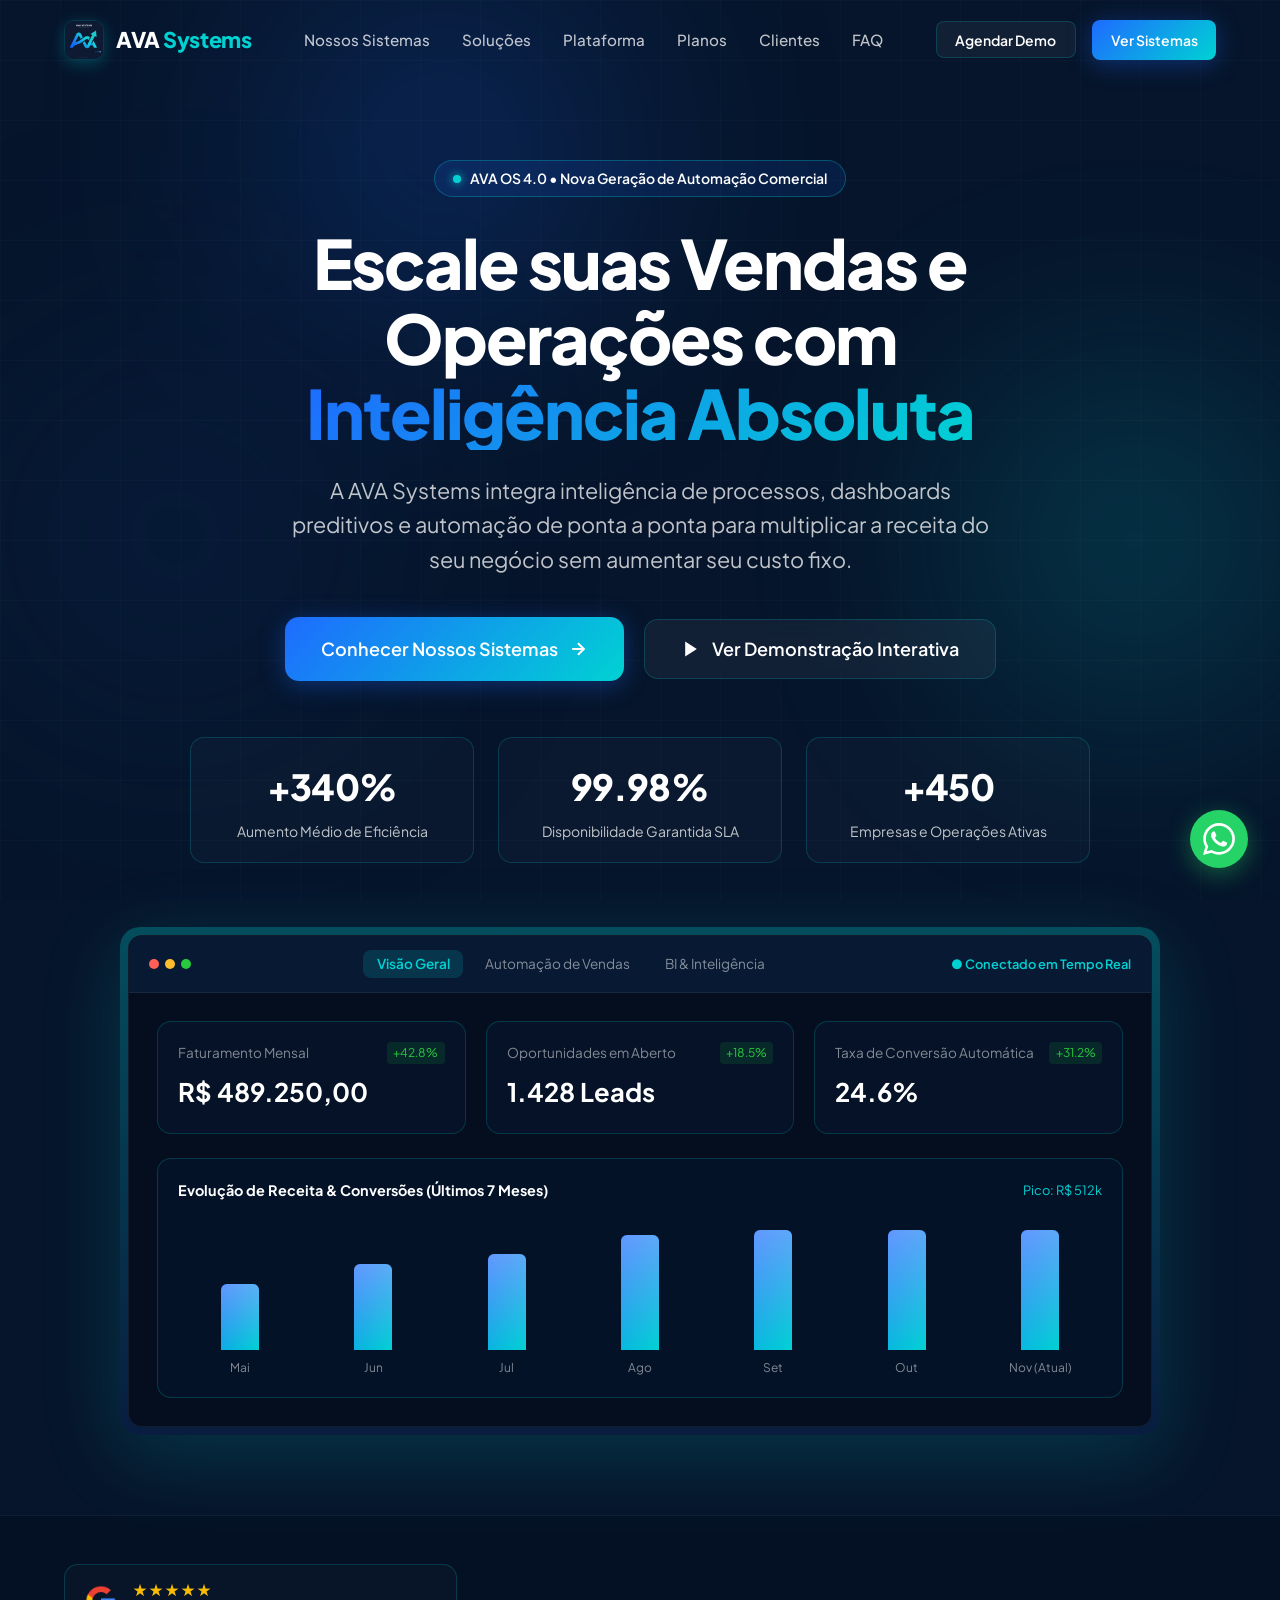
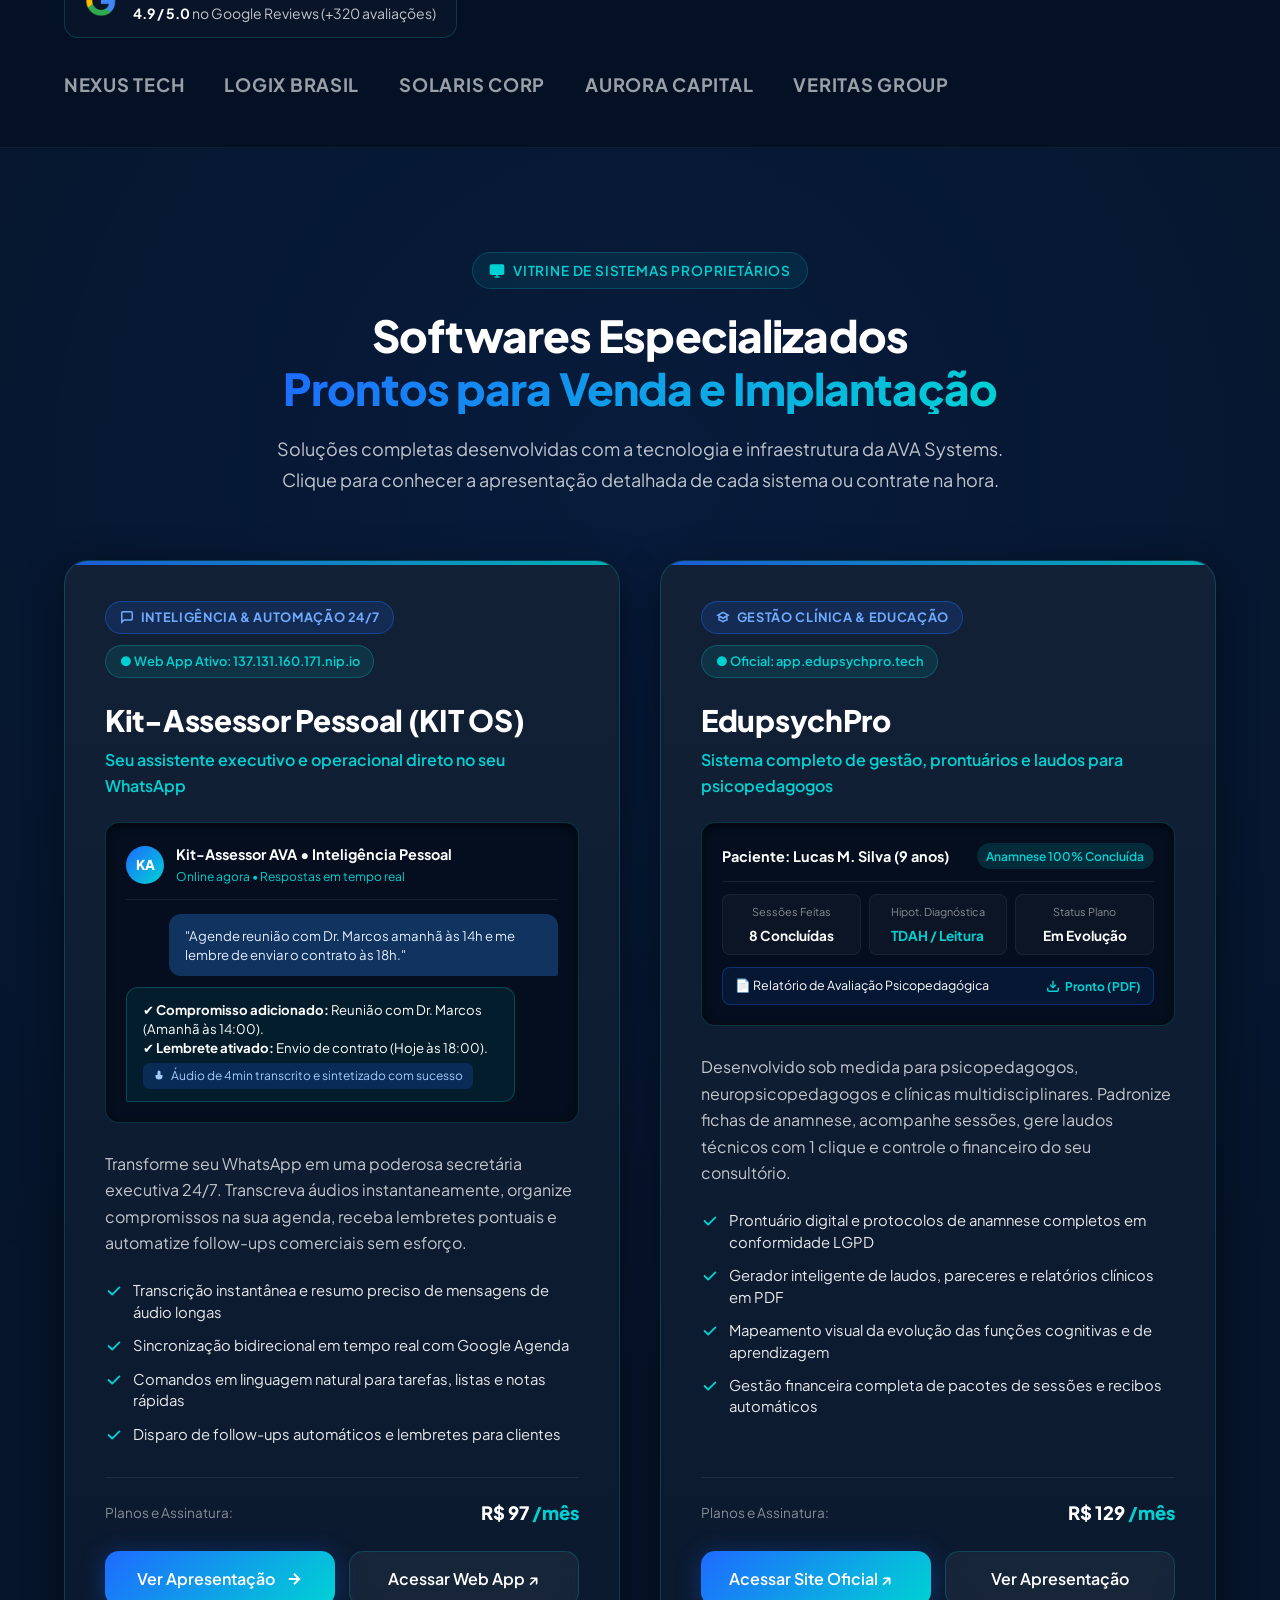
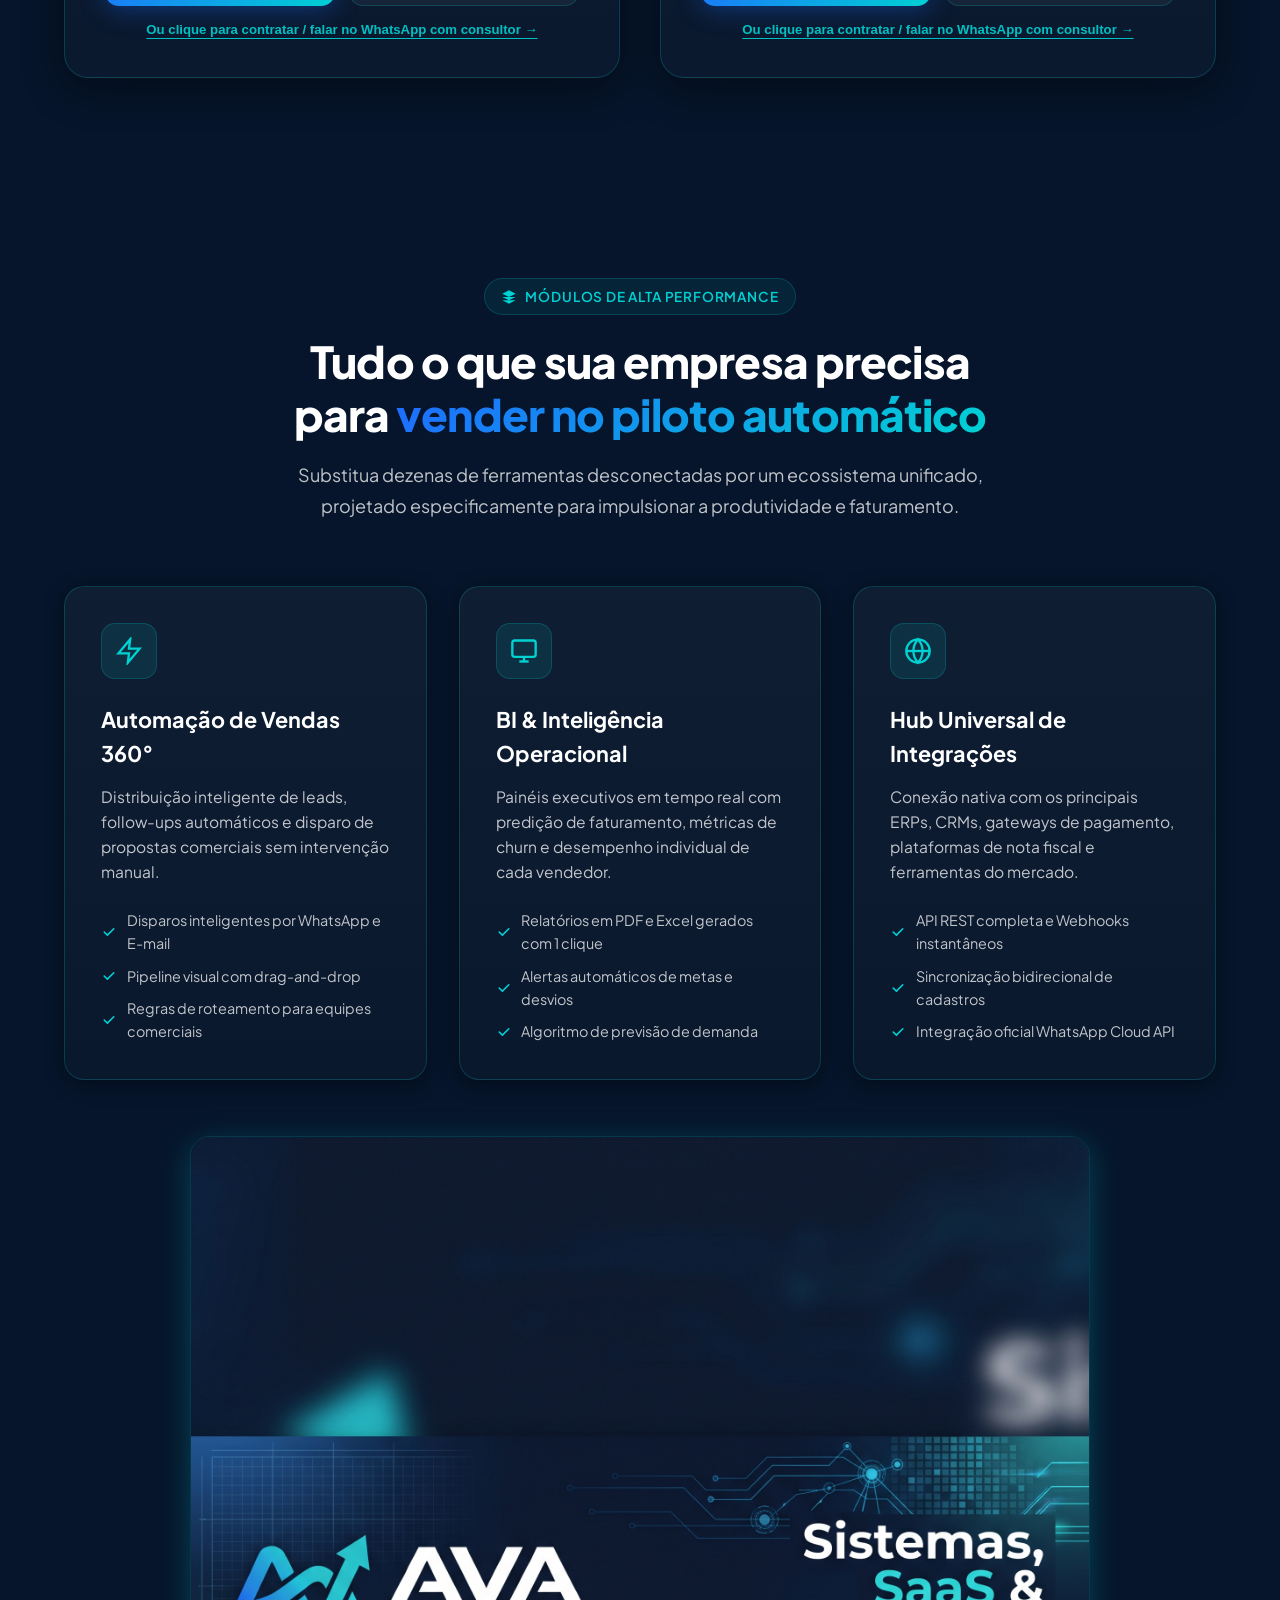
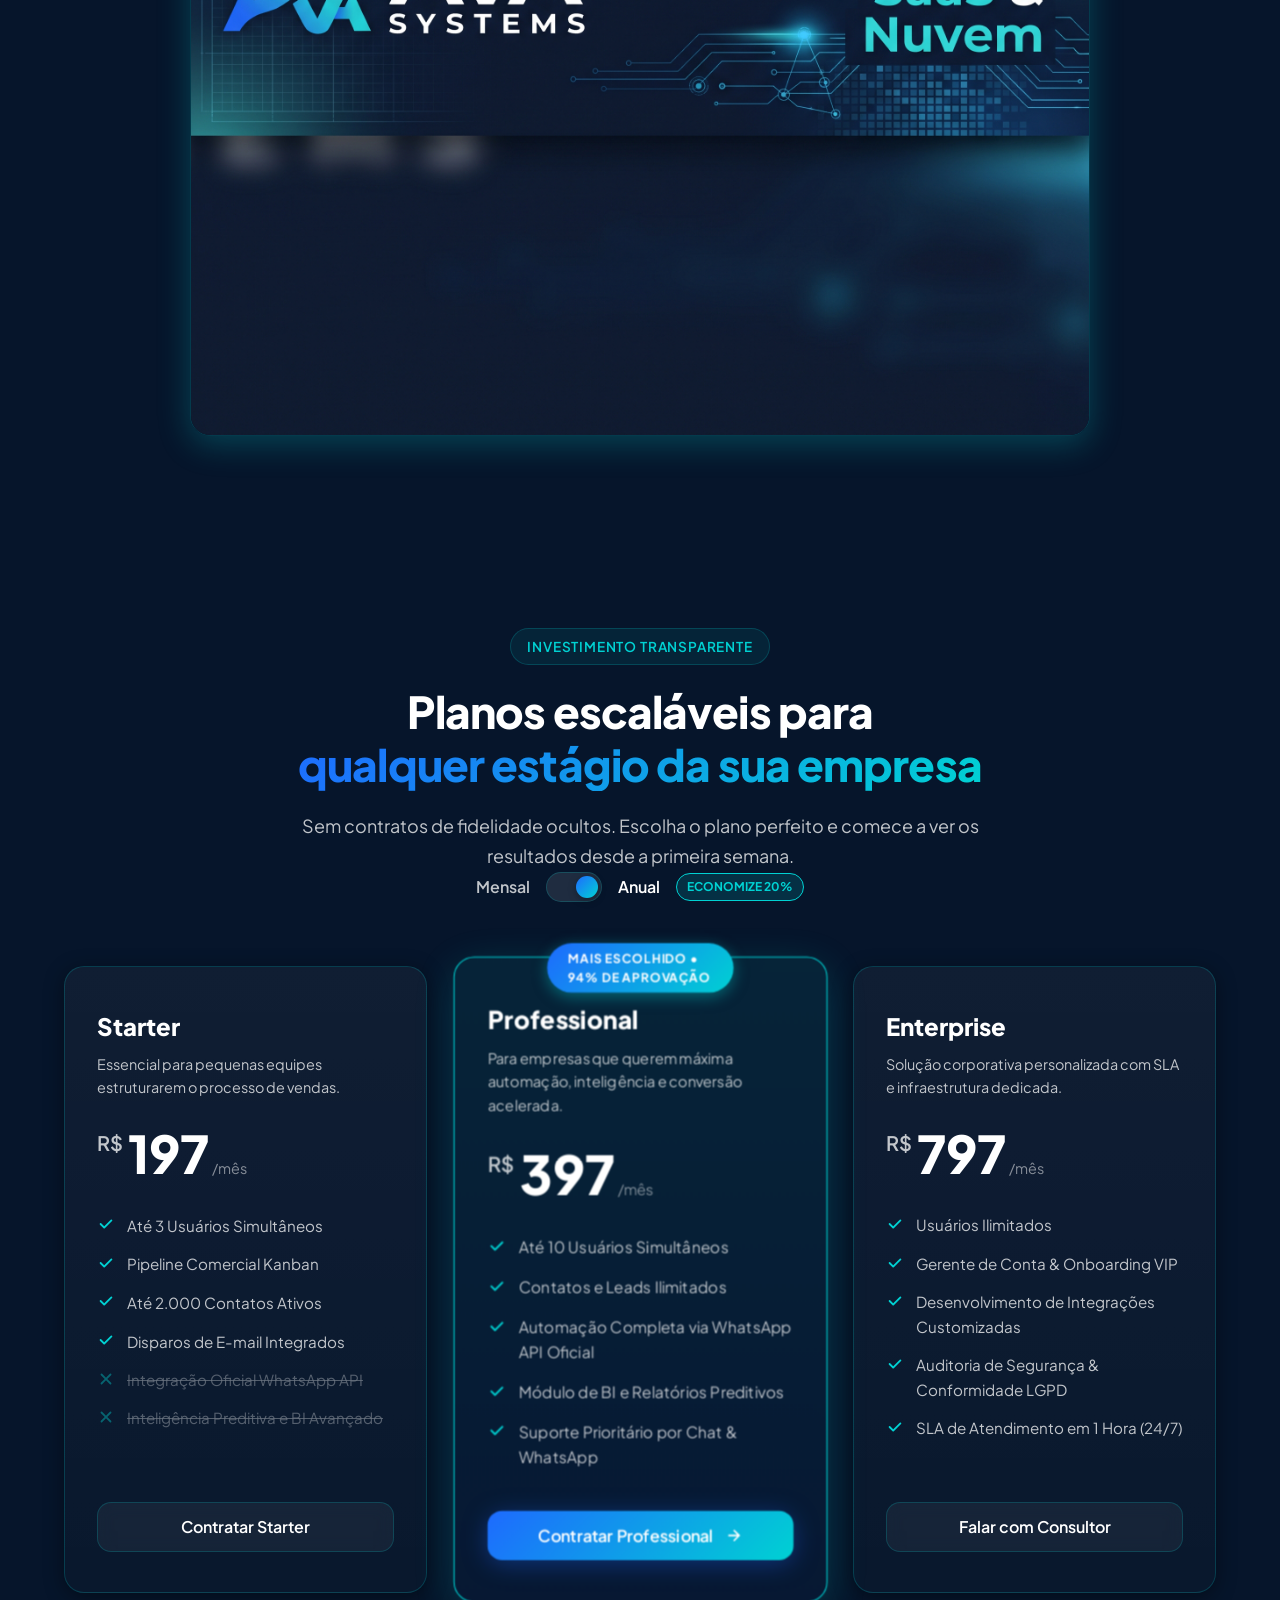
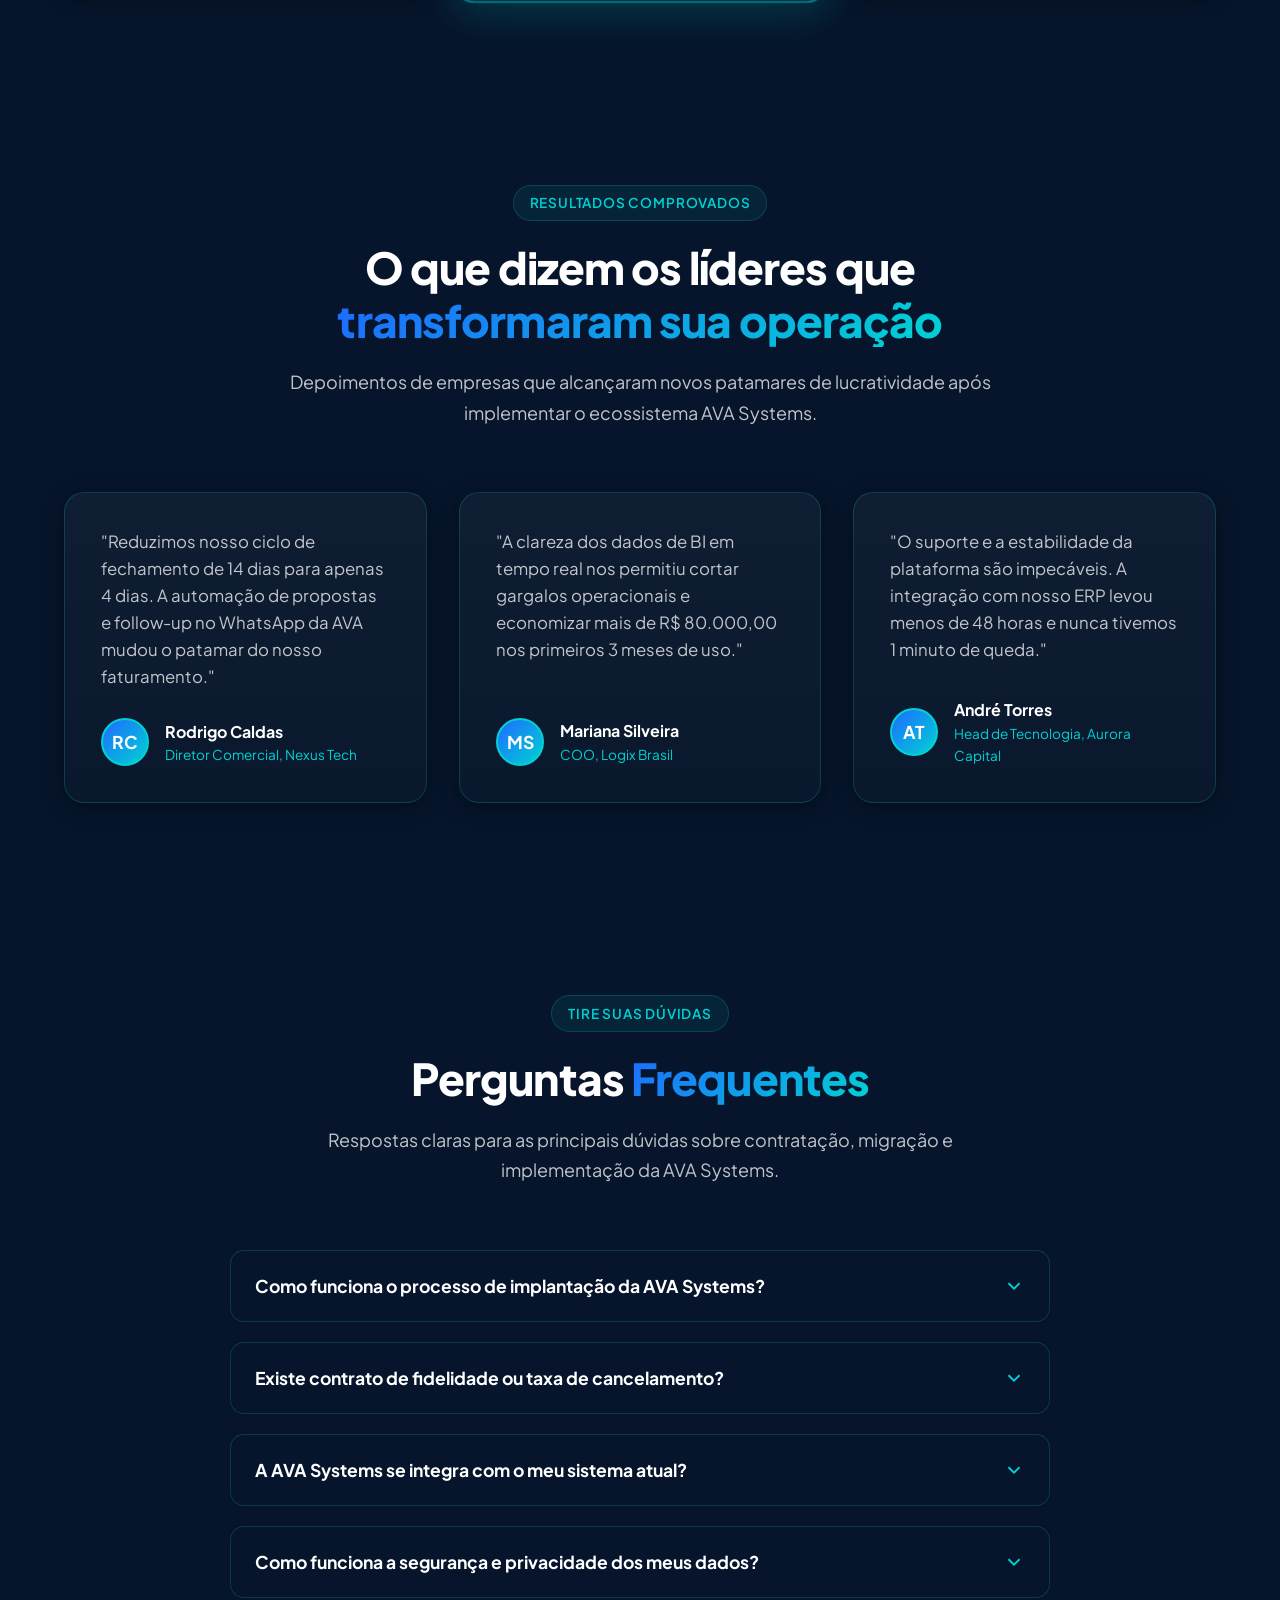
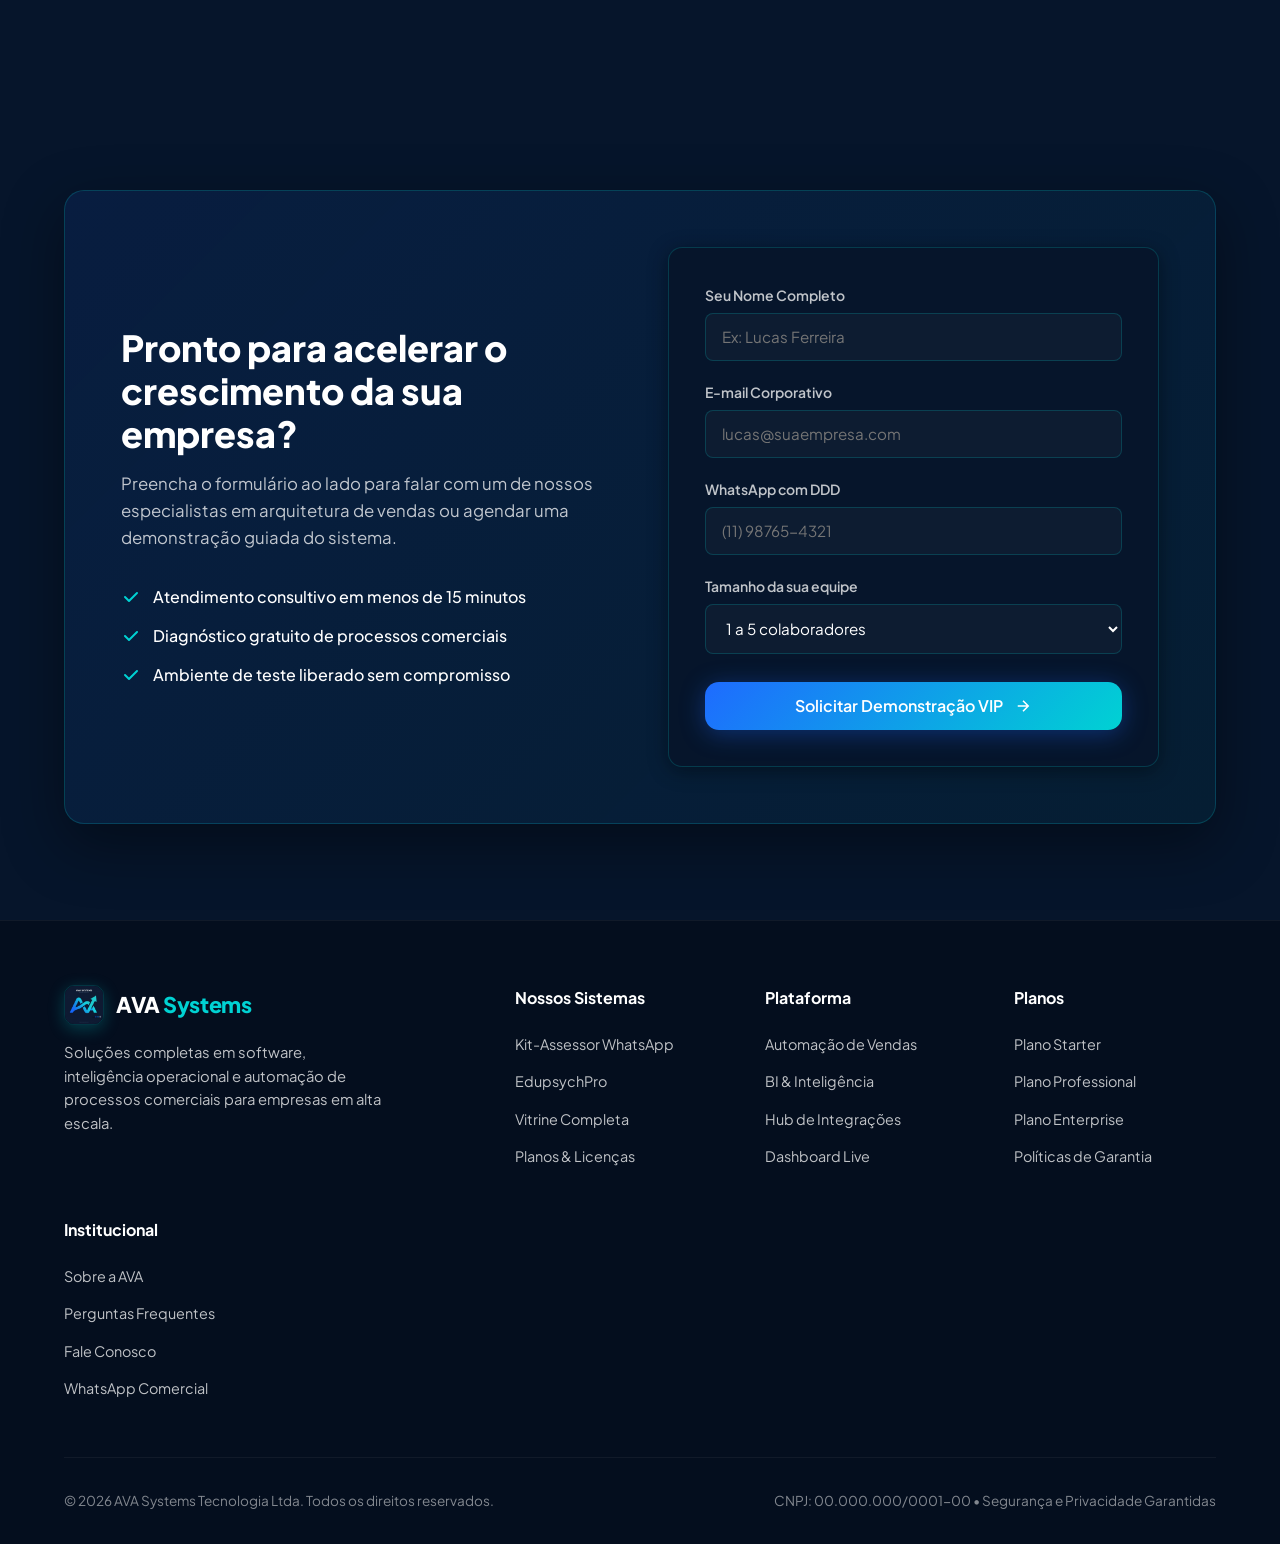
==== commit 5039f336: "feat: integrar links reais do EdupsychPro (app.edupsychpro.tech) e Kit-Assessor (137.131.160.171.nip" ====
--- a/index.html
+++ b/index.html
@@ -252,12 +252,12 @@
                   <svg width="14" height="14" viewBox="0 0 24 24" fill="none" stroke="currentColor" stroke-width="2.5"><path d="M21 15a2 2 0 0 1-2 2H7l-4 4V5a2 2 0 0 1 2-2h14a2 2 0 0 1 2 2z"/></svg>
                   Inteligência & Automação 24/7
                 </span>
-                <span class="product-status-tag">● Ativação Imediata</span>
-              </div>
-            </div>
-
-            <h3 class="product-title">Kit-Assessor Pessoal no WhatsApp</h3>
-            <span class="product-subtitle">Seu assistente executivo e operacional direto no seu mensageiro</span>
+                <span class="product-status-tag">● Web App Ativo: 137.131.160.171.nip.io</span>
+              </div>
+            </div>
+
+            <h3 class="product-title">Kit-Assessor Pessoal (KIT OS)</h3>
+            <span class="product-subtitle">Seu assistente executivo e operacional direto no seu WhatsApp</span>
 
             <!-- WhatsApp Interface Simulation -->
             <div class="product-preview-widget">
@@ -318,10 +318,13 @@
                   <path d="M5 12h14M12 5l7 7-7 7"/>
                 </svg>
               </a>
-              <button class="btn btn-secondary" onclick="openSystemPurchase('Kit-Assessor Pessoal no WhatsApp')">
-                <span>Contratar Agora</span>
-              </button>
-            </div>
+              <a href="https://137.131.160.171.nip.io/#" target="_blank" rel="noopener" class="btn btn-secondary">
+                <span>Acessar Web App ↗</span>
+              </a>
+            </div>
+            <button class="product-direct-buy-link" onclick="openSystemPurchase('Kit-Assessor Pessoal (KIT OS)')">
+              Ou clique para contratar / falar no WhatsApp com consultor →
+            </button>
           </article>
 
           <!-- System 2: EdupsychPro -->
@@ -332,7 +335,7 @@
                   <svg width="14" height="14" viewBox="0 0 24 24" fill="none" stroke="currentColor" stroke-width="2.5"><path d="M12 14l9-5-9-5-9 5 9 5z"/><path d="M12 14l6.16-3.422a12.083 12.083 0 0 1 .665 6.479A11.952 11.952 0 0 0 12 20.055a11.952 11.952 0 0 0-6.824-2.998 12.078 12.078 0 0 1 .665-6.479L12 14z"/></svg>
                   Gestão Clínica & Educação
                 </span>
-                <span class="product-status-tag">● Versão Profissional</span>
+                <span class="product-status-tag">● Oficial: app.edupsychpro.tech</span>
               </div>
             </div>
 
@@ -397,16 +400,21 @@
             </div>
 
             <div class="product-actions">
-              <a href="edupsychpro.html" class="btn btn-primary">
-                <span>Ver Apresentação</span>
+              <a href="https://app.edupsychpro.tech/" target="_blank" rel="noopener" class="btn btn-primary">
+                <span>Acessar Site Oficial ↗</span>
                 <svg width="18" height="18" viewBox="0 0 24 24" fill="none" stroke="currentColor" stroke-width="2.5">
-                  <path d="M5 12h14M12 5l7 7-7 7"/>
+                  <path d="M18 13v6a2 2 0 0 1-2 2H5a2 2 0 0 1-2-2V8a2 2 0 0 1 2-2h6"/>
+                  <polyline points="15 3 21 3 21 9"/>
+                  <line x1="10" y1="14" x2="21" y2="3"/>
                 </svg>
               </a>
-              <button class="btn btn-secondary" onclick="openSystemPurchase('EdupsychPro')">
-                <span>Contratar Agora</span>
-              </button>
-            </div>
+              <a href="edupsychpro.html" class="btn btn-secondary">
+                <span>Ver Apresentação</span>
+              </a>
+            </div>
+            <button class="product-direct-buy-link" onclick="openSystemPurchase('EdupsychPro')">
+              Ou clique para contratar / falar no WhatsApp com consultor →
+            </button>
           </article>
 
         </div>
--- a/styles.css
+++ b/styles.css
@@ -1756,12 +1756,47 @@
 
 .product-actions {
   display: grid;
-  grid-template-columns: 1.25fr 1fr;
+  grid-template-columns: 1fr 1fr;
   gap: 0.85rem;
 }
 
 .product-actions .btn {
   width: 100%;
+}
+
+.product-direct-buy-link {
+  background: none;
+  border: none;
+  color: var(--accent-cyan);
+  font-size: 0.825rem;
+  font-weight: 600;
+  cursor: pointer;
+  margin-top: 1rem;
+  text-align: center;
+  width: 100%;
+  display: block;
+  transition: all var(--transition-fast);
+  text-decoration: underline;
+  text-underline-offset: 4px;
+  opacity: 0.9;
+}
+
+.product-direct-buy-link:hover {
+  color: #FFFFFF;
+  opacity: 1;
+}
+
+.product-domain-badge {
+  display: inline-flex;
+  align-items: center;
+  gap: 0.35rem;
+  font-size: 0.78rem;
+  font-weight: 600;
+  color: #8fc4ff;
+  background: rgba(30, 107, 255, 0.12);
+  border: 1px solid rgba(30, 107, 255, 0.35);
+  padding: 0.3rem 0.75rem;
+  border-radius: var(--radius-full);
 }
 
 @media (max-width: 992px) {
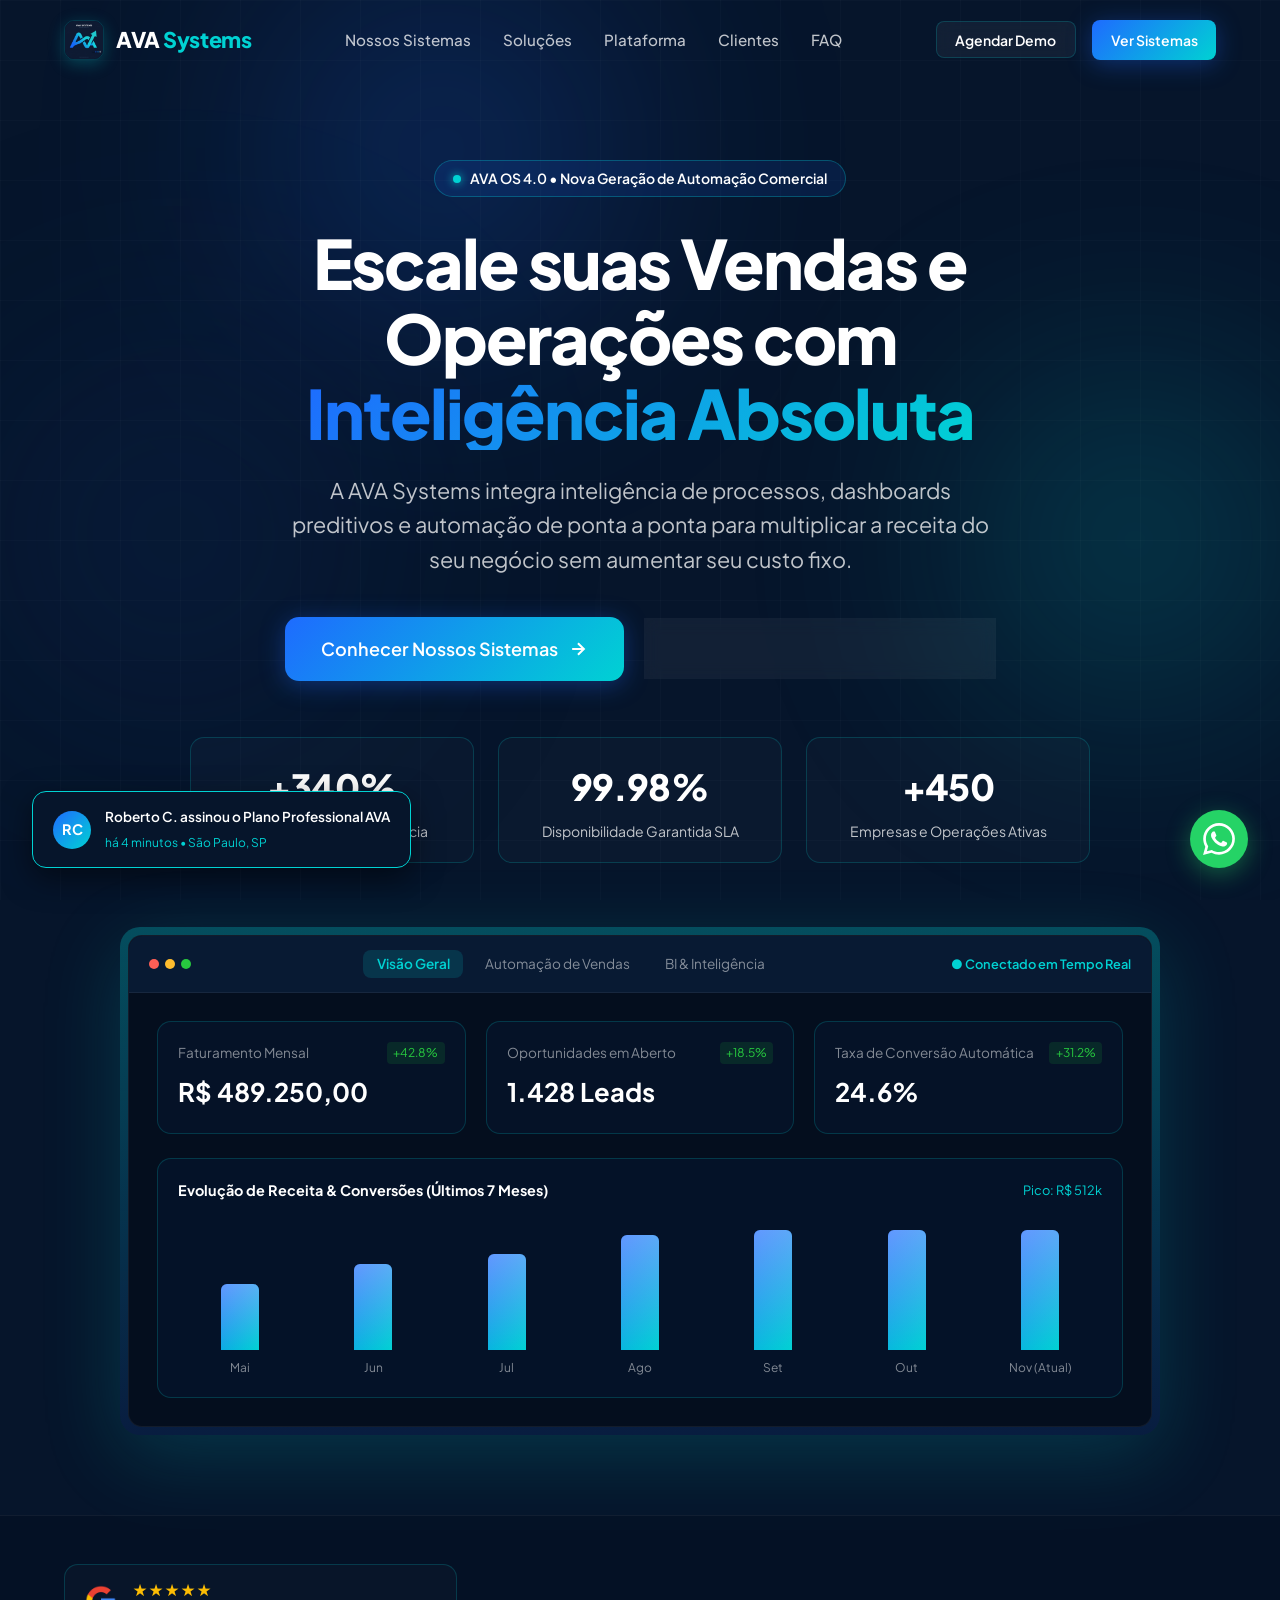
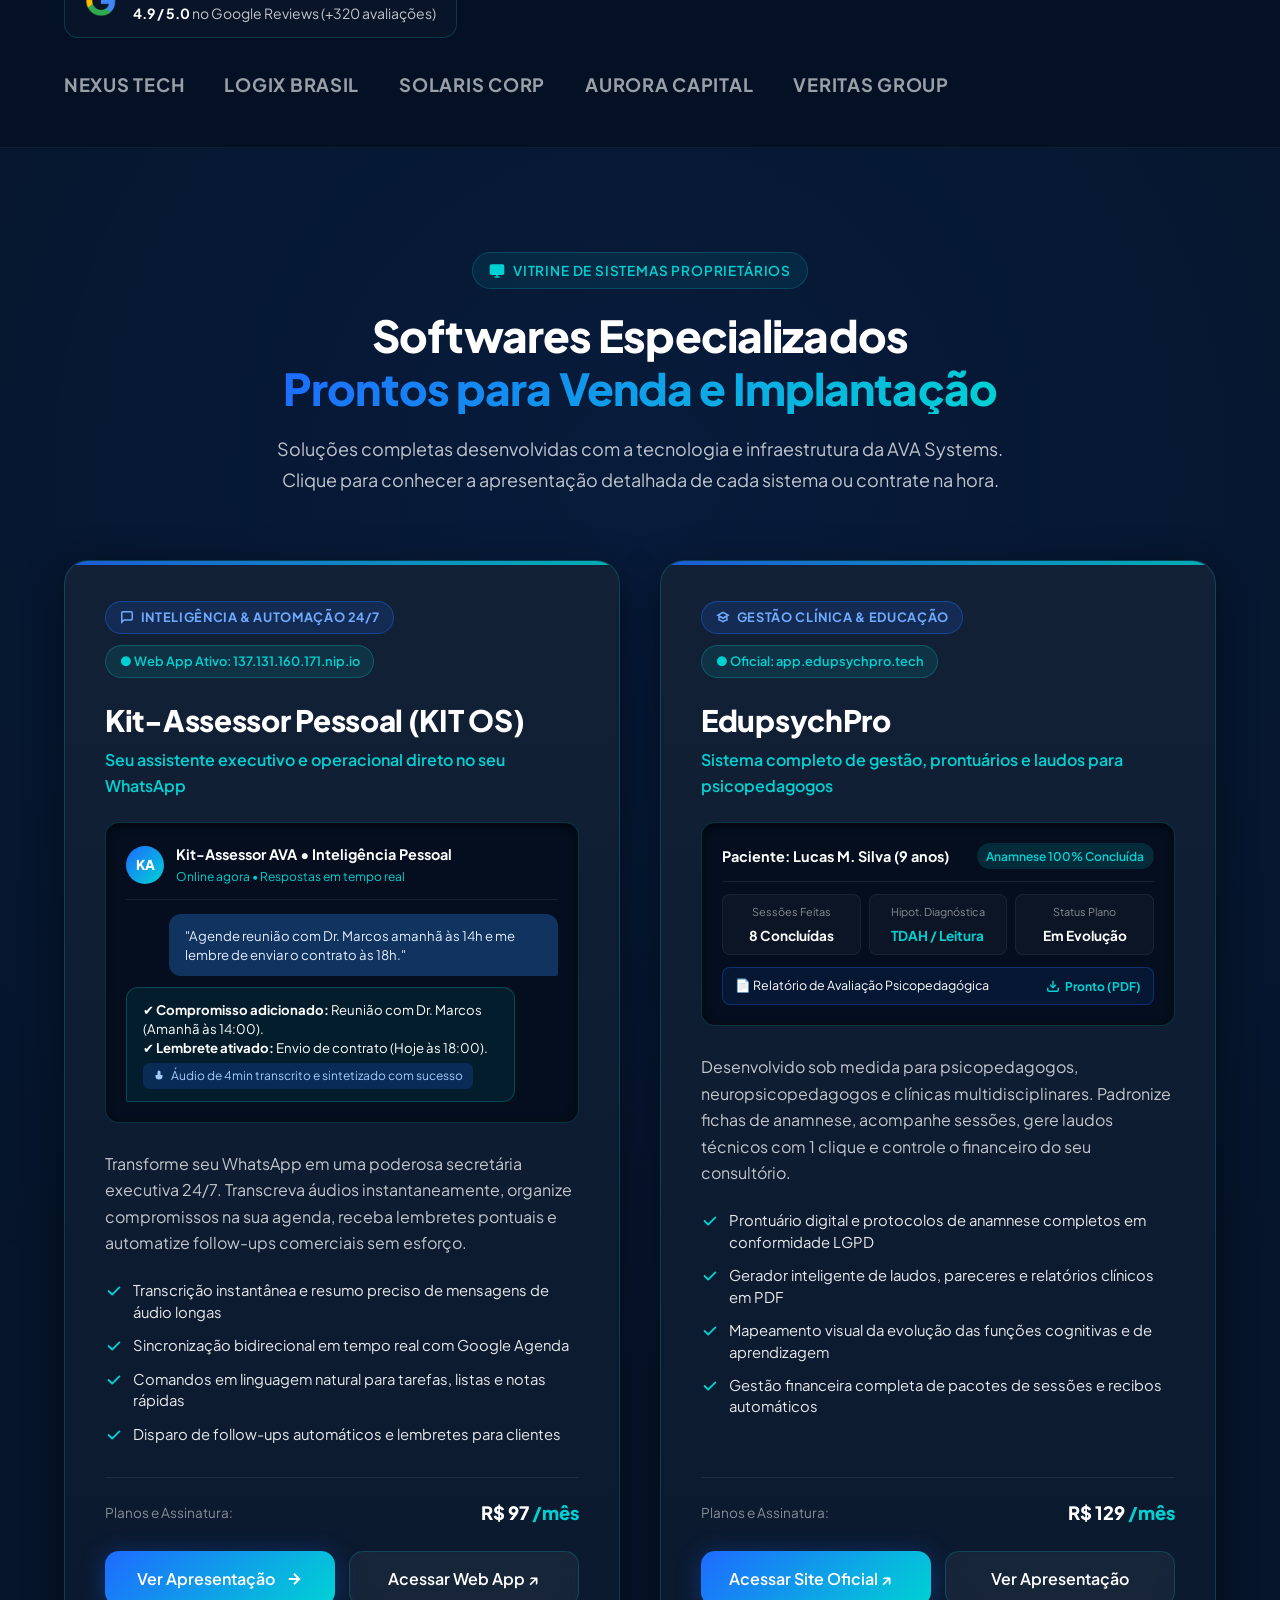
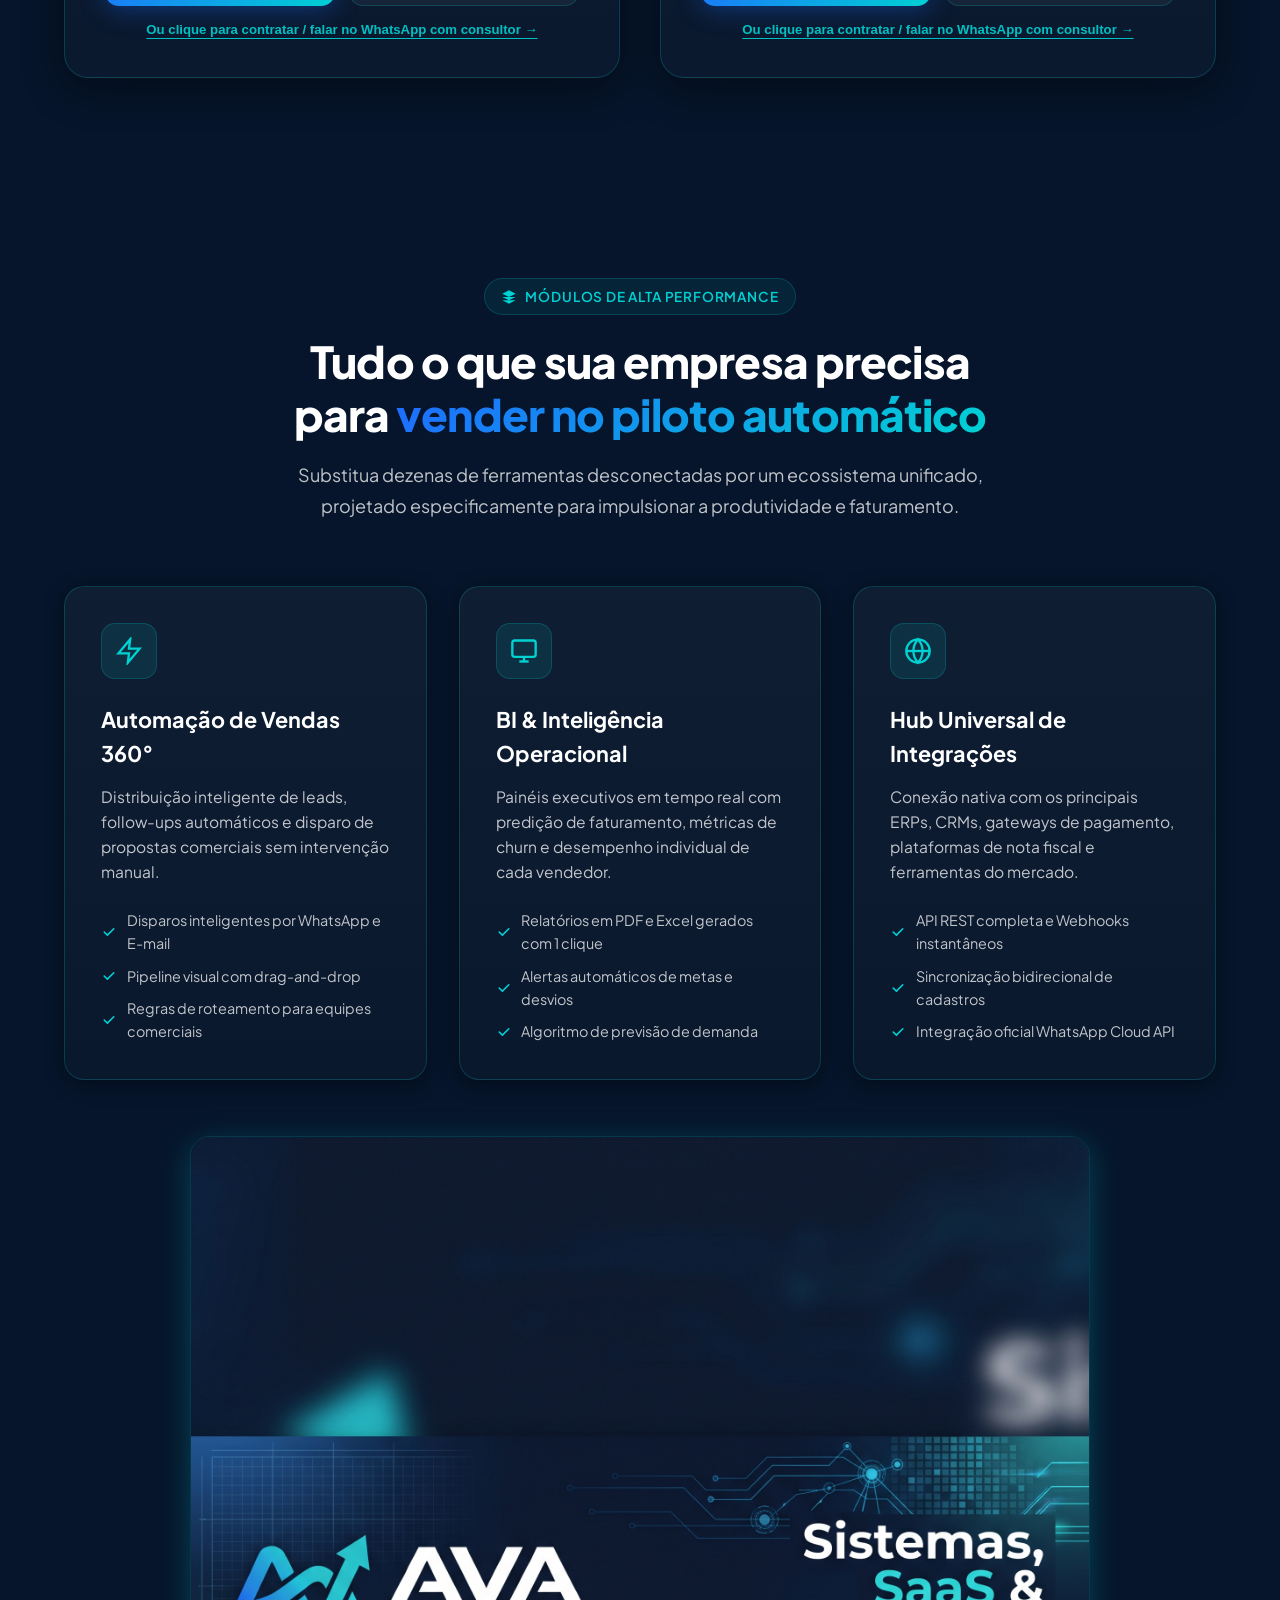
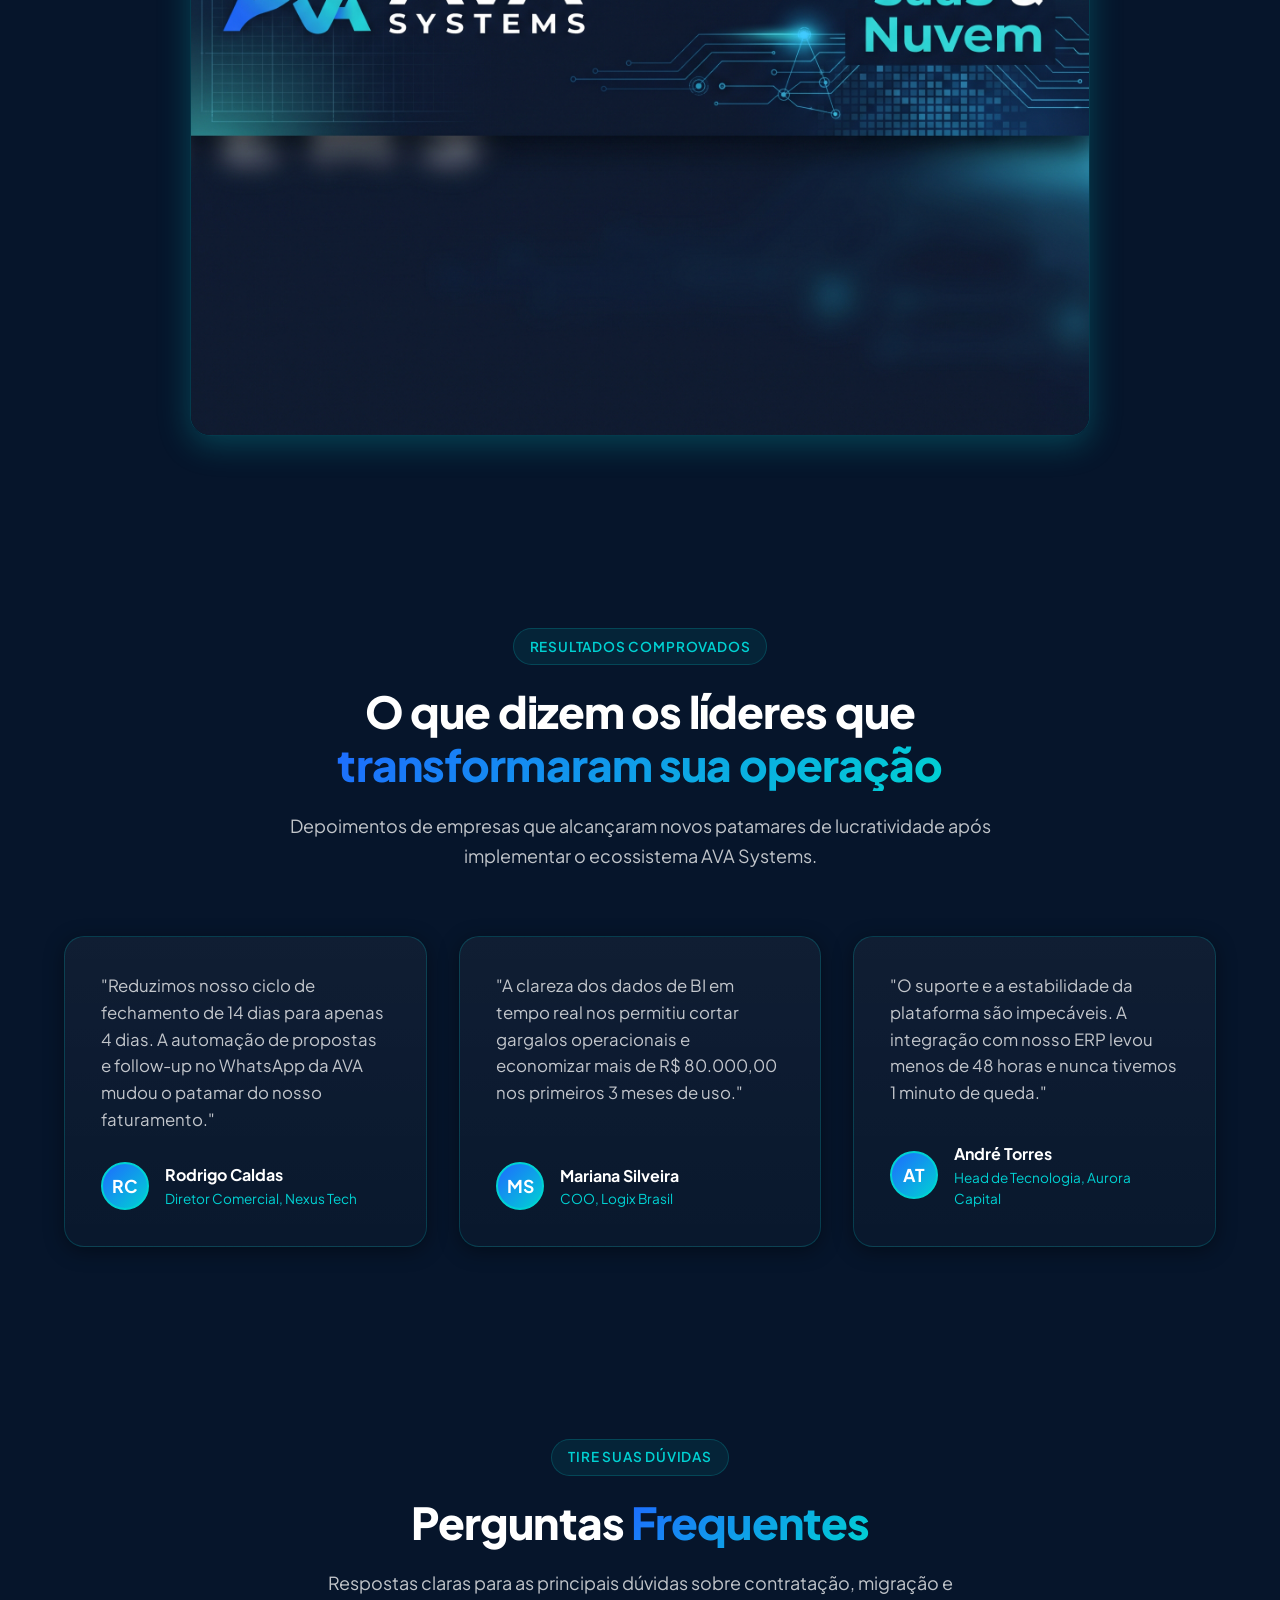
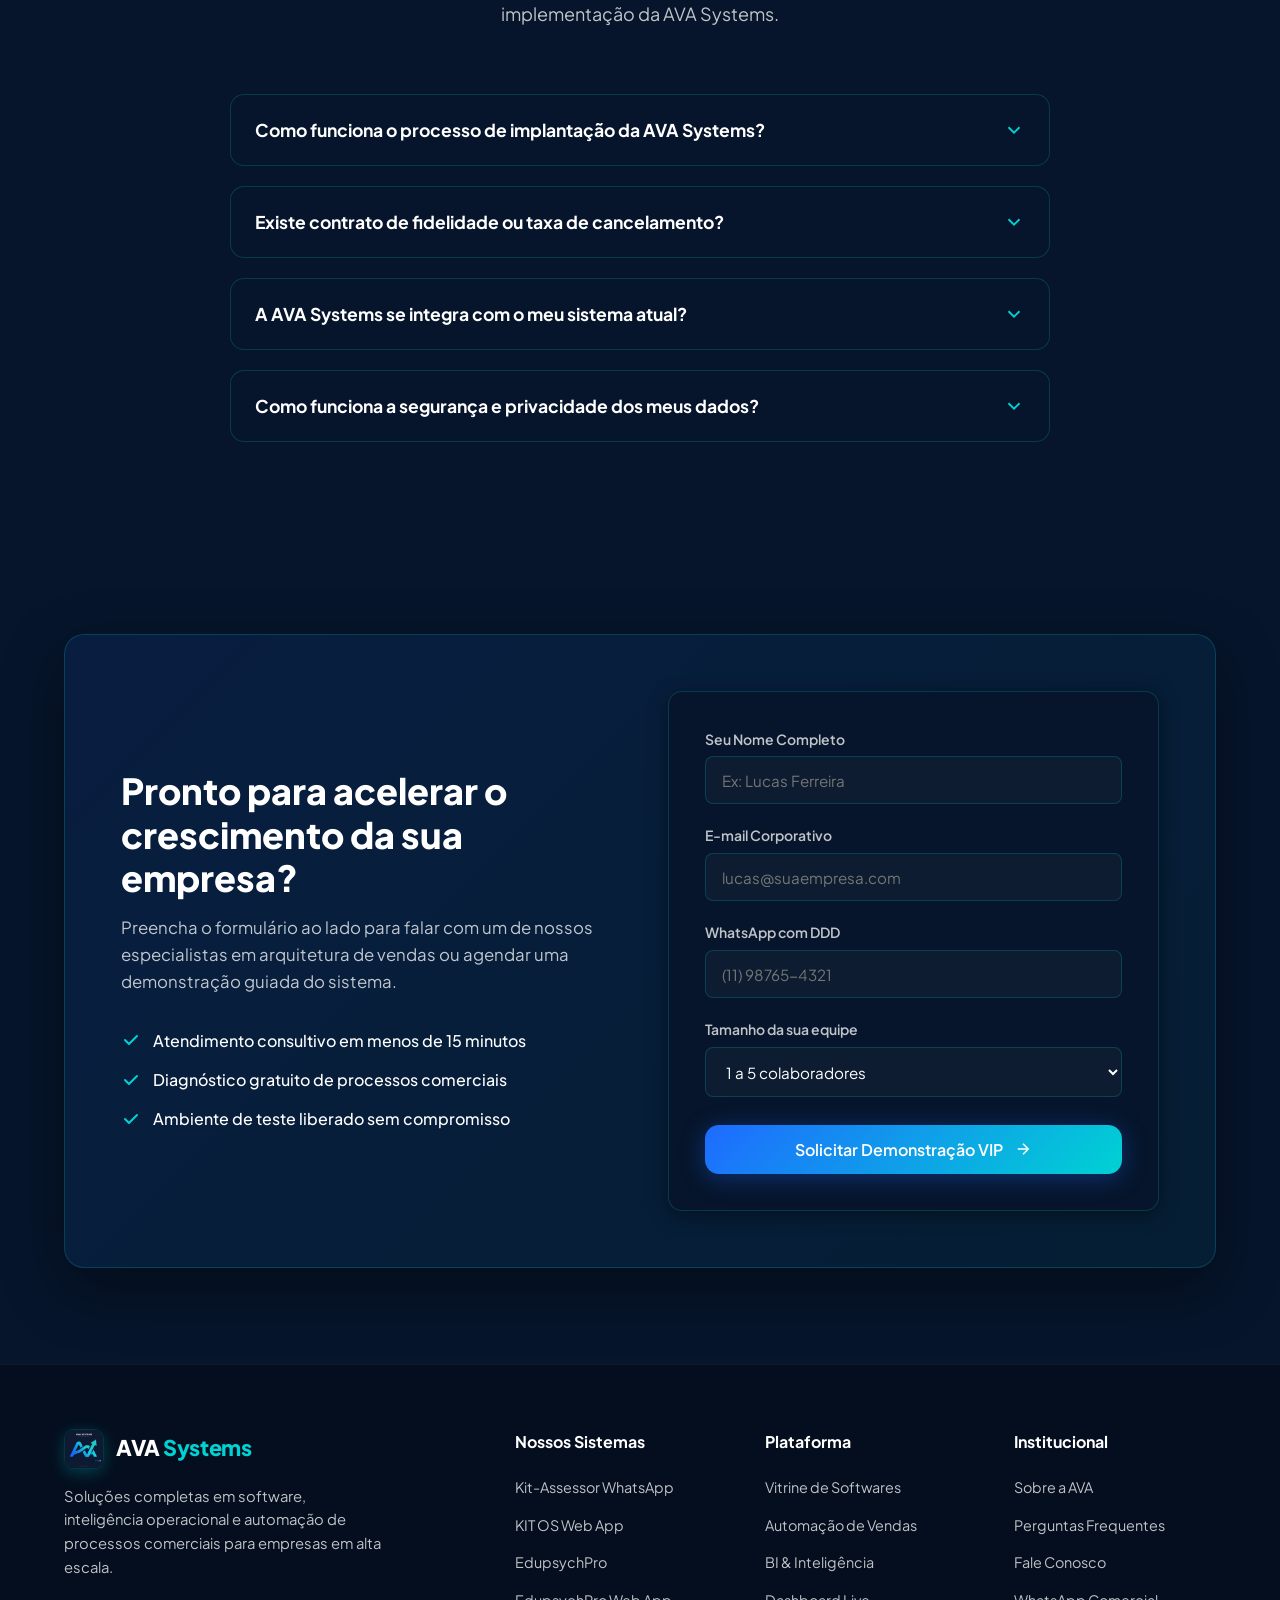
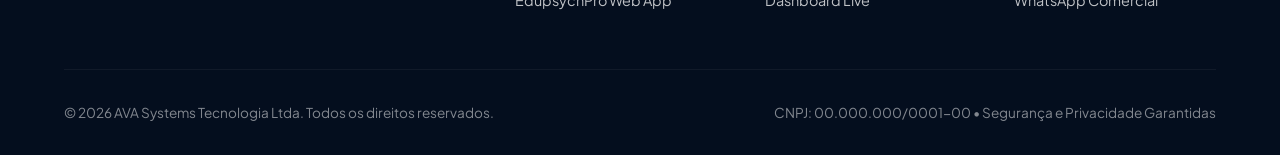
==== commit b7ad6a65: "refactor: remover secao de planos genericos mantendo planos individuais por sistema" ====
--- a/index.html
+++ b/index.html
@@ -42,7 +42,6 @@
         <li><a href="#sistemas" class="nav-link">Nossos Sistemas</a></li>
         <li><a href="#solucoes" class="nav-link">Soluções</a></li>
         <li><a href="#plataforma" class="nav-link">Plataforma</a></li>
-        <li><a href="#planos" class="nav-link">Planos</a></li>
         <li><a href="#depoimentos" class="nav-link">Clientes</a></li>
         <li><a href="#faq" class="nav-link">FAQ</a></li>
       </ul>
@@ -528,154 +527,6 @@
       </div>
     </section>
 
-    <!-- Pricing Section -->
-    <section class="pricing-section" id="planos">
-      <div class="container">
-        <div class="section-header">
-          <div class="section-badge">
-            <span>Investimento Transparente</span>
-          </div>
-          <h2 class="section-title">
-            Planos escaláveis para <span class="text-gradient">qualquer estágio da sua empresa</span>
-          </h2>
-          <p class="section-description">
-            Sem contratos de fidelidade ocultos. Escolha o plano perfeito e comece a ver os resultados desde a primeira semana.
-          </p>
-
-          <!-- Annual / Monthly Toggle -->
-          <div class="billing-toggle-container">
-            <span class="toggle-label" id="labelMonthly">Mensal</span>
-            <label class="switch">
-              <input type="checkbox" id="billingToggle" checked aria-label="Alternar entre cobrança mensal e anual">
-              <span class="slider"></span>
-            </label>
-            <span class="toggle-label active" id="labelAnnual">Anual</span>
-            <span class="discount-badge">Economize 20%</span>
-          </div>
-        </div>
-
-        <div class="pricing-grid">
-          <!-- Plan 1: Starter -->
-          <div class="glass-card pricing-card">
-            <div class="plan-header">
-              <h3 class="plan-name">Starter</h3>
-              <p class="plan-desc">Essencial para pequenas equipes estruturarem o processo de vendas.</p>
-            </div>
-            <div class="plan-price-wrapper">
-              <span class="plan-currency">R$</span>
-              <span class="plan-price" data-monthly="247" data-annual="197">197</span>
-              <span class="plan-period">/mês</span>
-            </div>
-            <ul class="plan-features-list">
-              <li>
-                <svg viewBox="0 0 20 20" fill="currentColor"><path fill-rule="evenodd" d="M16.707 5.293a1 1 0 010 1.414l-8 8a1 1 0 01-1.414 0l-4-4a1 1 0 011.414-1.414L8 12.586l7.293-7.293a1 1 0 011.414 0z" clip-rule="evenodd"></path></svg>
-                Até 3 Usuários Simultâneos
-              </li>
-              <li>
-                <svg viewBox="0 0 20 20" fill="currentColor"><path fill-rule="evenodd" d="M16.707 5.293a1 1 0 010 1.414l-8 8a1 1 0 01-1.414 0l-4-4a1 1 0 011.414-1.414L8 12.586l7.293-7.293a1 1 0 011.414 0z" clip-rule="evenodd"></path></svg>
-                Pipeline Comercial Kanban
-              </li>
-              <li>
-                <svg viewBox="0 0 20 20" fill="currentColor"><path fill-rule="evenodd" d="M16.707 5.293a1 1 0 010 1.414l-8 8a1 1 0 01-1.414 0l-4-4a1 1 0 011.414-1.414L8 12.586l7.293-7.293a1 1 0 011.414 0z" clip-rule="evenodd"></path></svg>
-                Até 2.000 Contatos Ativos
-              </li>
-              <li>
-                <svg viewBox="0 0 20 20" fill="currentColor"><path fill-rule="evenodd" d="M16.707 5.293a1 1 0 010 1.414l-8 8a1 1 0 01-1.414 0l-4-4a1 1 0 011.414-1.414L8 12.586l7.293-7.293a1 1 0 011.414 0z" clip-rule="evenodd"></path></svg>
-                Disparos de E-mail Integrados
-              </li>
-              <li class="disabled">
-                <svg viewBox="0 0 20 20" fill="currentColor"><path fill-rule="evenodd" d="M4.293 4.293a1 1 0 011.414 0L10 8.586l4.293-4.293a1 1 0 111.414 1.414L11.414 10l4.293 4.293a1 1 0 01-1.414 1.414L10 11.414l-4.293 4.293a1 1 0 01-1.414-1.414L8.586 10 4.293 5.707a1 1 0 010-1.414z" clip-rule="evenodd"></path></svg>
-                Integração Oficial WhatsApp API
-              </li>
-              <li class="disabled">
-                <svg viewBox="0 0 20 20" fill="currentColor"><path fill-rule="evenodd" d="M4.293 4.293a1 1 0 011.414 0L10 8.586l4.293-4.293a1 1 0 111.414 1.414L11.414 10l4.293 4.293a1 1 0 01-1.414 1.414L10 11.414l-4.293 4.293a1 1 0 01-1.414-1.414L8.586 10 4.293 5.707a1 1 0 010-1.414z" clip-rule="evenodd"></path></svg>
-                Inteligência Preditiva e BI Avançado
-              </li>
-            </ul>
-            <button class="btn btn-secondary pricing-btn" onclick="selectPlan('Starter')">Contratar Starter</button>
-          </div>
-
-          <!-- Plan 2: Pro (Featured) -->
-          <div class="glass-card pricing-card featured">
-            <span class="featured-ribbon">Mais Escolhido • 94% de Aprovação</span>
-            <div class="plan-header">
-              <h3 class="plan-name">Professional</h3>
-              <p class="plan-desc">Para empresas que querem máxima automação, inteligência e conversão acelerada.</p>
-            </div>
-            <div class="plan-price-wrapper">
-              <span class="plan-currency">R$</span>
-              <span class="plan-price" data-monthly="497" data-annual="397">397</span>
-              <span class="plan-period">/mês</span>
-            </div>
-            <ul class="plan-features-list">
-              <li>
-                <svg viewBox="0 0 20 20" fill="currentColor"><path fill-rule="evenodd" d="M16.707 5.293a1 1 0 010 1.414l-8 8a1 1 0 01-1.414 0l-4-4a1 1 0 011.414-1.414L8 12.586l7.293-7.293a1 1 0 011.414 0z" clip-rule="evenodd"></path></svg>
-                Até 10 Usuários Simultâneos
-              </li>
-              <li>
-                <svg viewBox="0 0 20 20" fill="currentColor"><path fill-rule="evenodd" d="M16.707 5.293a1 1 0 010 1.414l-8 8a1 1 0 01-1.414 0l-4-4a1 1 0 011.414-1.414L8 12.586l7.293-7.293a1 1 0 011.414 0z" clip-rule="evenodd"></path></svg>
-                Contatos e Leads Ilimitados
-              </li>
-              <li>
-                <svg viewBox="0 0 20 20" fill="currentColor"><path fill-rule="evenodd" d="M16.707 5.293a1 1 0 010 1.414l-8 8a1 1 0 01-1.414 0l-4-4a1 1 0 011.414-1.414L8 12.586l7.293-7.293a1 1 0 011.414 0z" clip-rule="evenodd"></path></svg>
-                Automação Completa via WhatsApp API Oficial
-              </li>
-              <li>
-                <svg viewBox="0 0 20 20" fill="currentColor"><path fill-rule="evenodd" d="M16.707 5.293a1 1 0 010 1.414l-8 8a1 1 0 01-1.414 0l-4-4a1 1 0 011.414-1.414L8 12.586l7.293-7.293a1 1 0 011.414 0z" clip-rule="evenodd"></path></svg>
-                Módulo de BI e Relatórios Preditivos
-              </li>
-              <li>
-                <svg viewBox="0 0 20 20" fill="currentColor"><path fill-rule="evenodd" d="M16.707 5.293a1 1 0 010 1.414l-8 8a1 1 0 01-1.414 0l-4-4a1 1 0 011.414-1.414L8 12.586l7.293-7.293a1 1 0 011.414 0z" clip-rule="evenodd"></path></svg>
-                Suporte Prioritário por Chat & WhatsApp
-              </li>
-            </ul>
-            <button class="btn btn-primary pricing-btn" onclick="selectPlan('Professional')">
-              <span>Contratar Professional</span>
-              <svg width="18" height="18" viewBox="0 0 24 24" fill="none" stroke="currentColor" stroke-width="2">
-                <path d="M5 12h14M12 5l7 7-7 7"/>
-              </svg>
-            </button>
-          </div>
-
-          <!-- Plan 3: Enterprise -->
-          <div class="glass-card pricing-card">
-            <div class="plan-header">
-              <h3 class="plan-name">Enterprise</h3>
-              <p class="plan-desc">Solução corporativa personalizada com SLA e infraestrutura dedicada.</p>
-            </div>
-            <div class="plan-price-wrapper">
-              <span class="plan-currency">R$</span>
-              <span class="plan-price" data-monthly="997" data-annual="797">797</span>
-              <span class="plan-period">/mês</span>
-            </div>
-            <ul class="plan-features-list">
-              <li>
-                <svg viewBox="0 0 20 20" fill="currentColor"><path fill-rule="evenodd" d="M16.707 5.293a1 1 0 010 1.414l-8 8a1 1 0 01-1.414 0l-4-4a1 1 0 011.414-1.414L8 12.586l7.293-7.293a1 1 0 011.414 0z" clip-rule="evenodd"></path></svg>
-                Usuários Ilimitados
-              </li>
-              <li>
-                <svg viewBox="0 0 20 20" fill="currentColor"><path fill-rule="evenodd" d="M16.707 5.293a1 1 0 010 1.414l-8 8a1 1 0 01-1.414 0l-4-4a1 1 0 011.414-1.414L8 12.586l7.293-7.293a1 1 0 011.414 0z" clip-rule="evenodd"></path></svg>
-                Gerente de Conta & Onboarding VIP
-              </li>
-              <li>
-                <svg viewBox="0 0 20 20" fill="currentColor"><path fill-rule="evenodd" d="M16.707 5.293a1 1 0 010 1.414l-8 8a1 1 0 01-1.414 0l-4-4a1 1 0 011.414-1.414L8 12.586l7.293-7.293a1 1 0 011.414 0z" clip-rule="evenodd"></path></svg>
-                Desenvolvimento de Integrações Customizadas
-              </li>
-              <li>
-                <svg viewBox="0 0 20 20" fill="currentColor"><path fill-rule="evenodd" d="M16.707 5.293a1 1 0 010 1.414l-8 8a1 1 0 01-1.414 0l-4-4a1 1 0 011.414-1.414L8 12.586l7.293-7.293a1 1 0 011.414 0z" clip-rule="evenodd"></path></svg>
-                Auditoria de Segurança & Conformidade LGPD
-              </li>
-              <li>
-                <svg viewBox="0 0 20 20" fill="currentColor"><path fill-rule="evenodd" d="M16.707 5.293a1 1 0 010 1.414l-8 8a1 1 0 01-1.414 0l-4-4a1 1 0 011.414-1.414L8 12.586l7.293-7.293a1 1 0 011.414 0z" clip-rule="evenodd"></path></svg>
-                SLA de Atendimento em 1 Hora (24/7)
-              </li>
-            </ul>
-            <button class="btn btn-secondary pricing-btn" onclick="selectPlan('Enterprise')">Falar com Consultor</button>
-          </div>
-        </div>
-      </div>
-    </section>
-
     <!-- Testimonials Section -->
     <section class="testimonials-section" id="depoimentos">
       <div class="container">
@@ -878,29 +729,19 @@
           <h4>Nossos Sistemas</h4>
           <ul class="footer-links">
             <li><a href="kit-assessor.html">Kit-Assessor WhatsApp</a></li>
+            <li><a href="https://137.131.160.171.nip.io/#" target="_blank" rel="noopener">KIT OS Web App</a></li>
             <li><a href="edupsychpro.html">EdupsychPro</a></li>
-            <li><a href="#sistemas">Vitrine Completa</a></li>
-            <li><a href="#planos">Planos & Licenças</a></li>
+            <li><a href="https://app.edupsychpro.tech/" target="_blank" rel="noopener">EdupsychPro Web App</a></li>
           </ul>
         </div>
 
         <div class="footer-column">
           <h4>Plataforma</h4>
           <ul class="footer-links">
+            <li><a href="#sistemas">Vitrine de Softwares</a></li>
             <li><a href="#solucoes">Automação de Vendas</a></li>
             <li><a href="#solucoes">BI & Inteligência</a></li>
-            <li><a href="#solucoes">Hub de Integrações</a></li>
             <li><a href="#plataforma">Dashboard Live</a></li>
-          </ul>
-        </div>
-
-        <div class="footer-column">
-          <h4>Planos</h4>
-          <ul class="footer-links">
-            <li><a href="#planos">Plano Starter</a></li>
-            <li><a href="#planos">Plano Professional</a></li>
-            <li><a href="#planos">Plano Enterprise</a></li>
-            <li><a href="#faq">Políticas de Garantia</a></li>
           </ul>
         </div>
 
@@ -923,7 +764,7 @@
   </footer>
 
   <!-- Floating WhatsApp CTA -->
-  <a href="https://wa.me/5511999999999?text=Ol%C3%A1!%20Gostaria%20de%20conhecer%20os%20planos%20da%20AVA%20Systems" 
+  <a href="https://wa.me/5511999999999?text=Ol%C3%A1!%20Gostaria%20de%20conhecer%20os%20sistemas%20da%20AVA%20Systems" 
      class="floating-whatsapp" 
      target="_blank" 
      rel="noopener" 
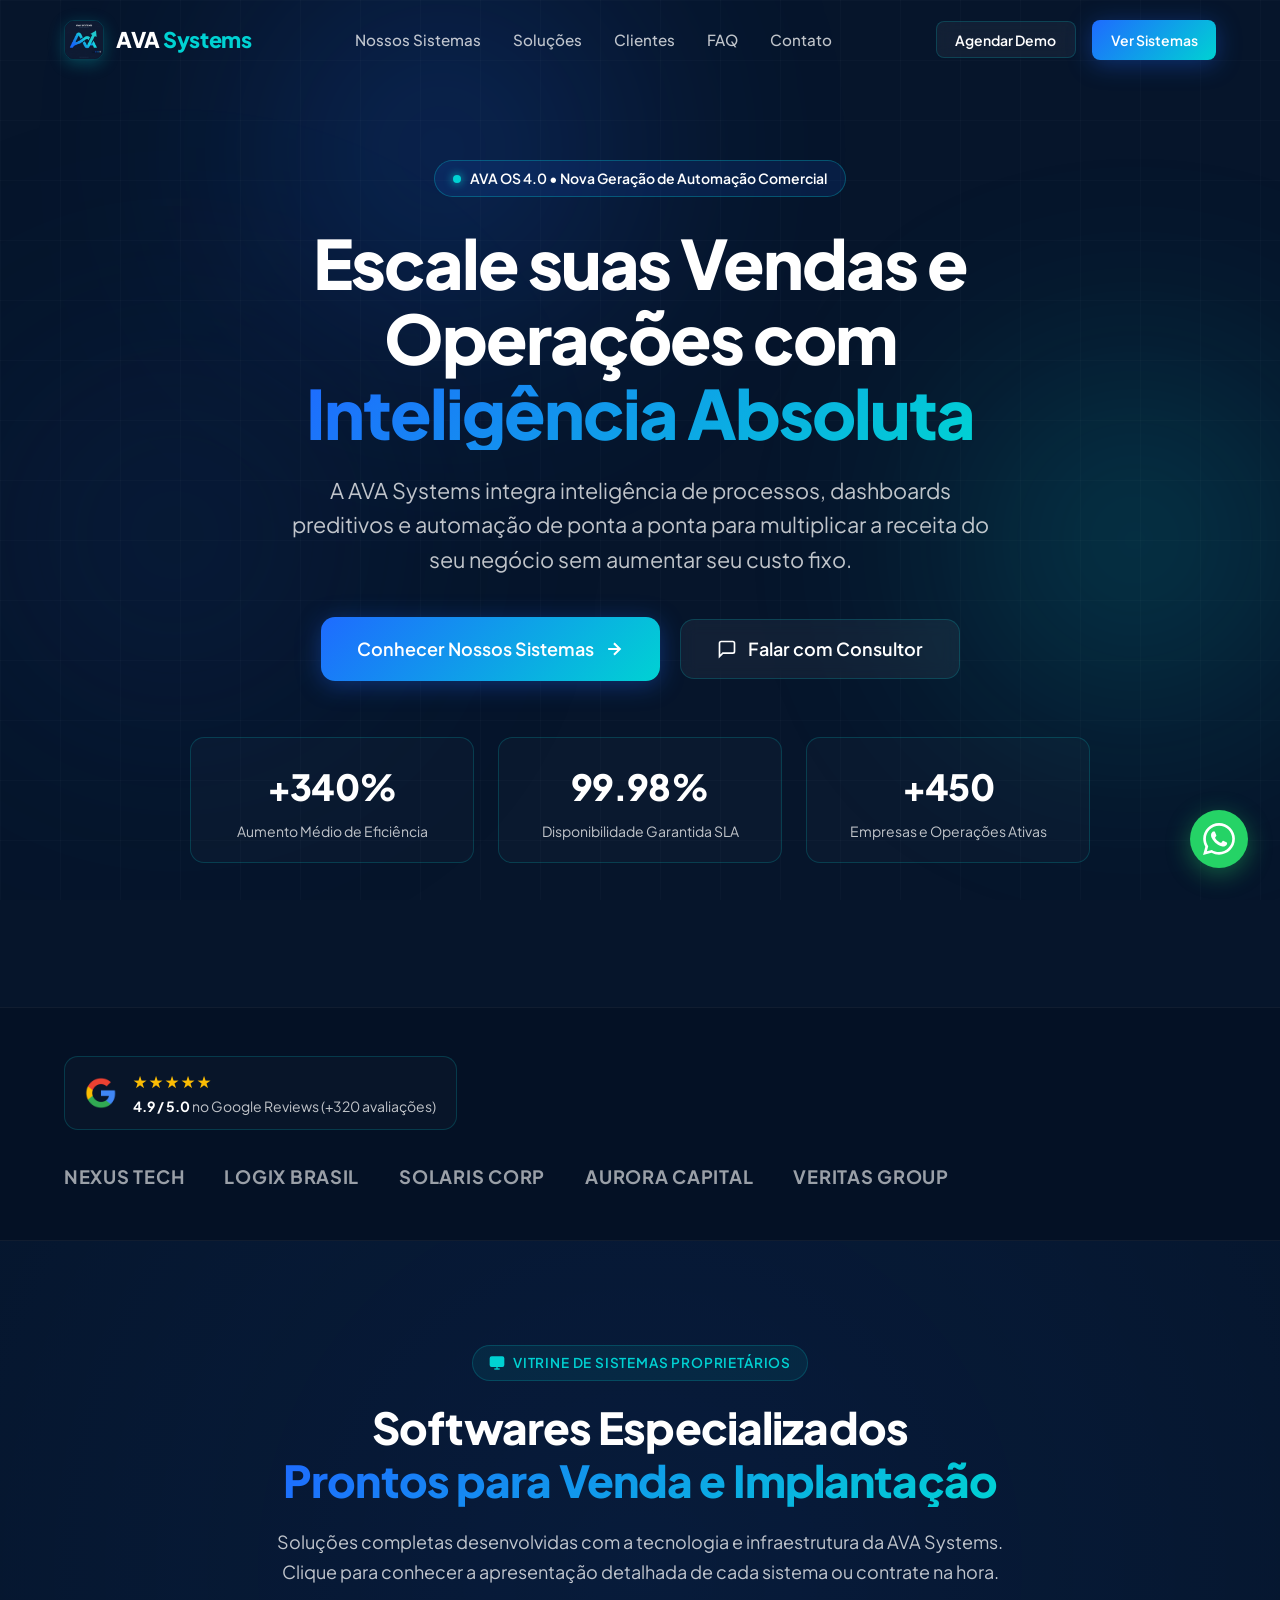
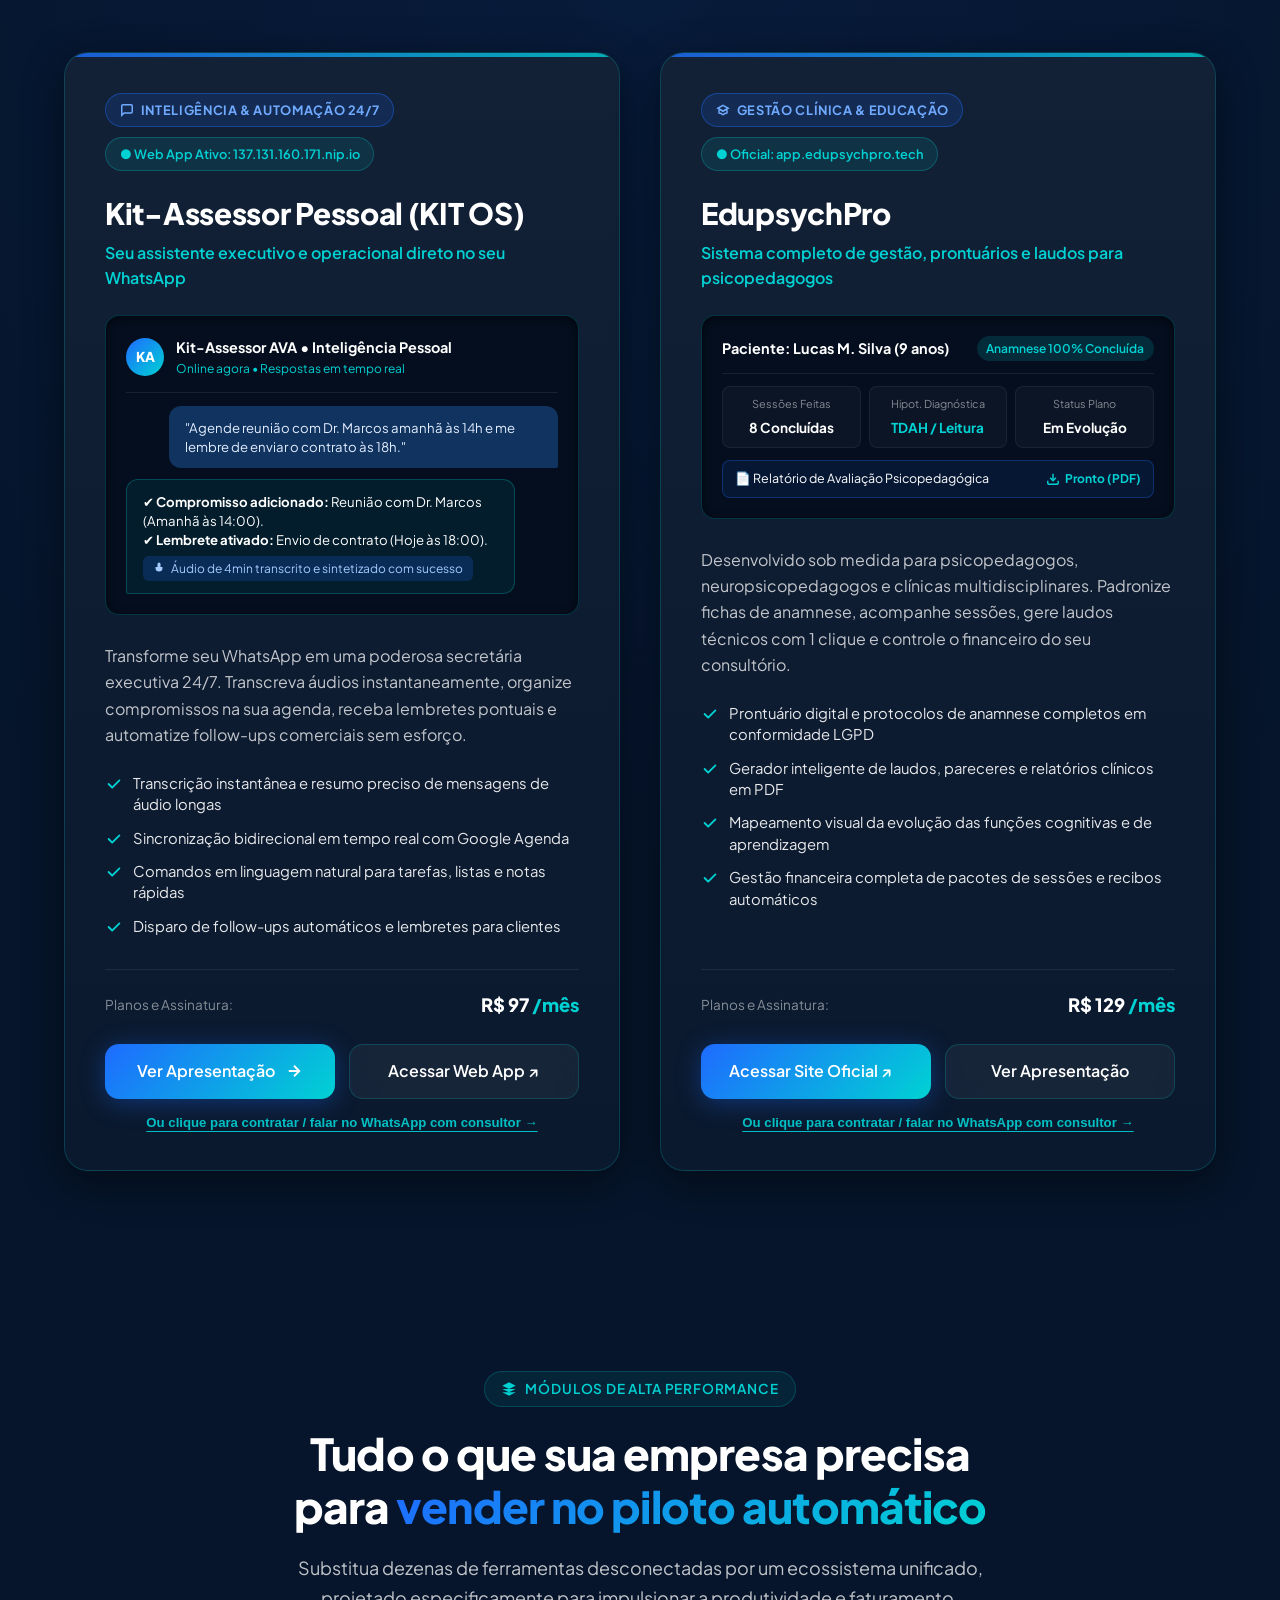
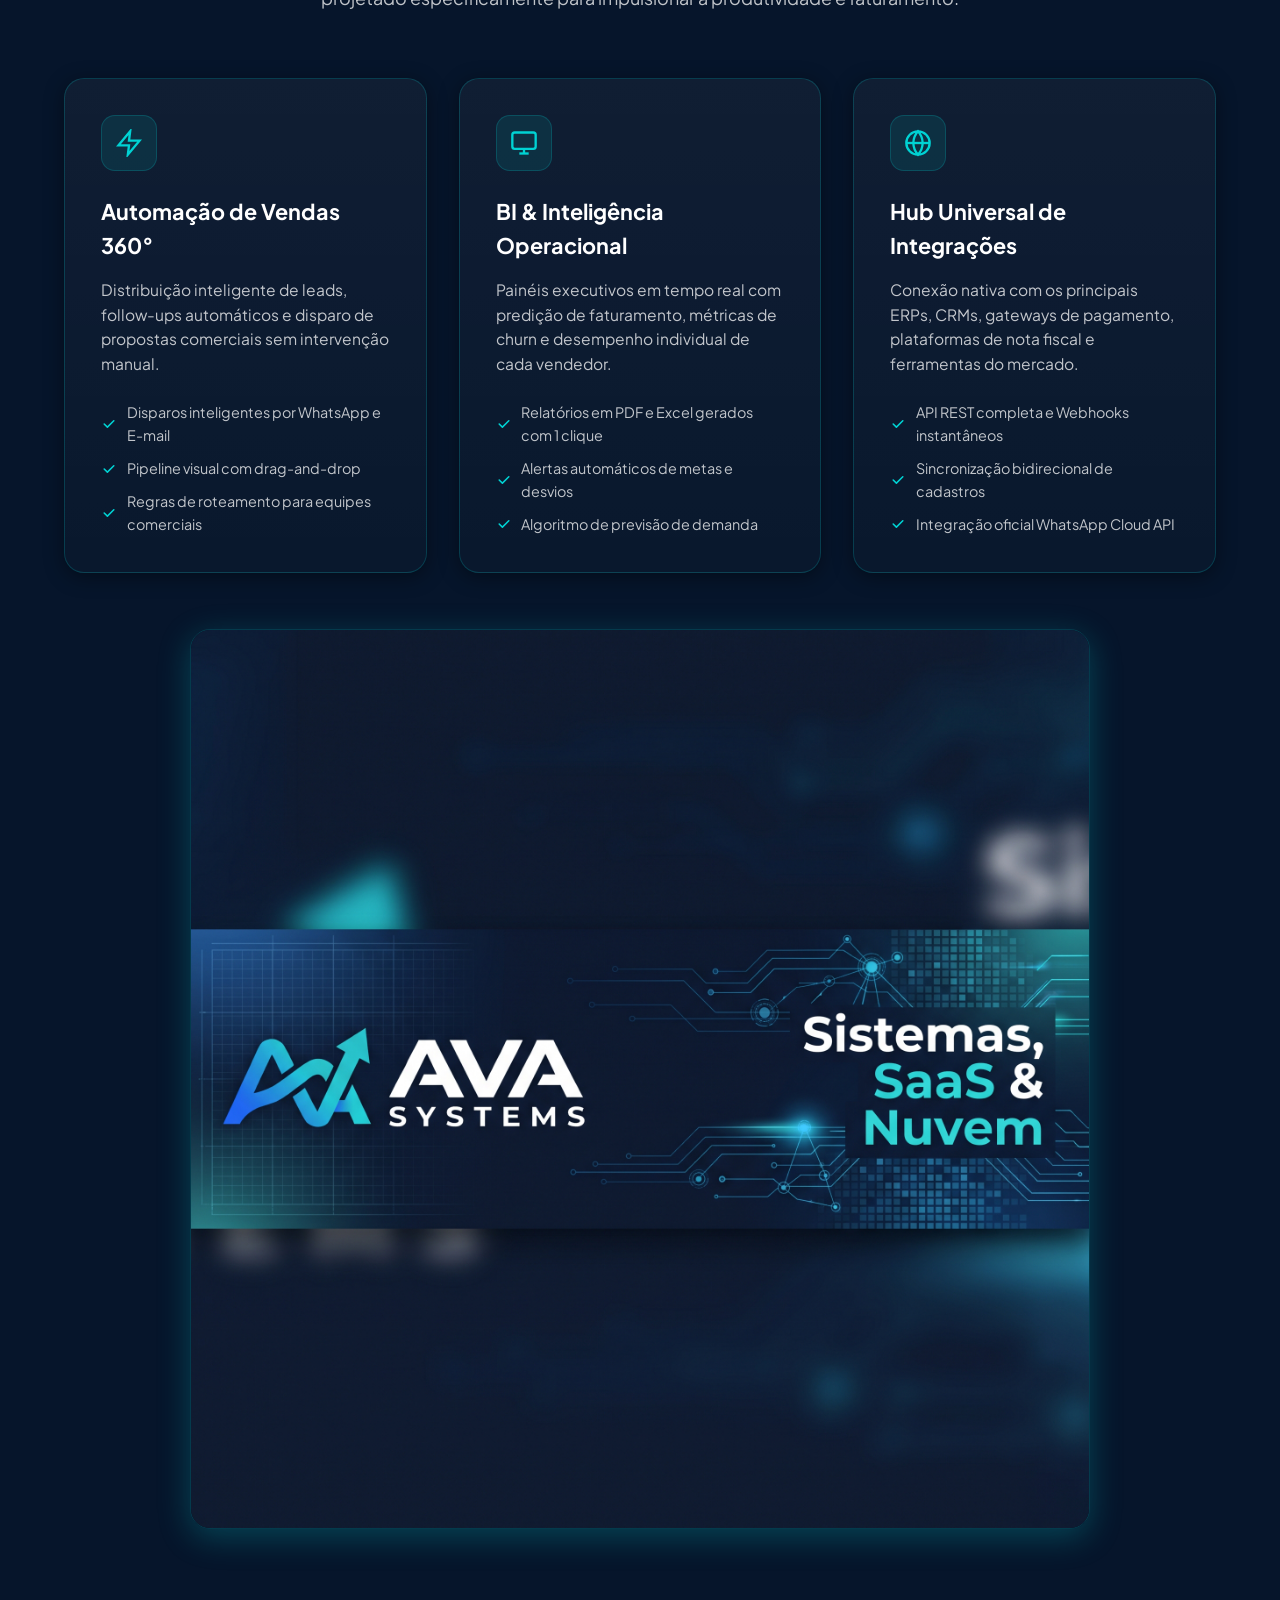
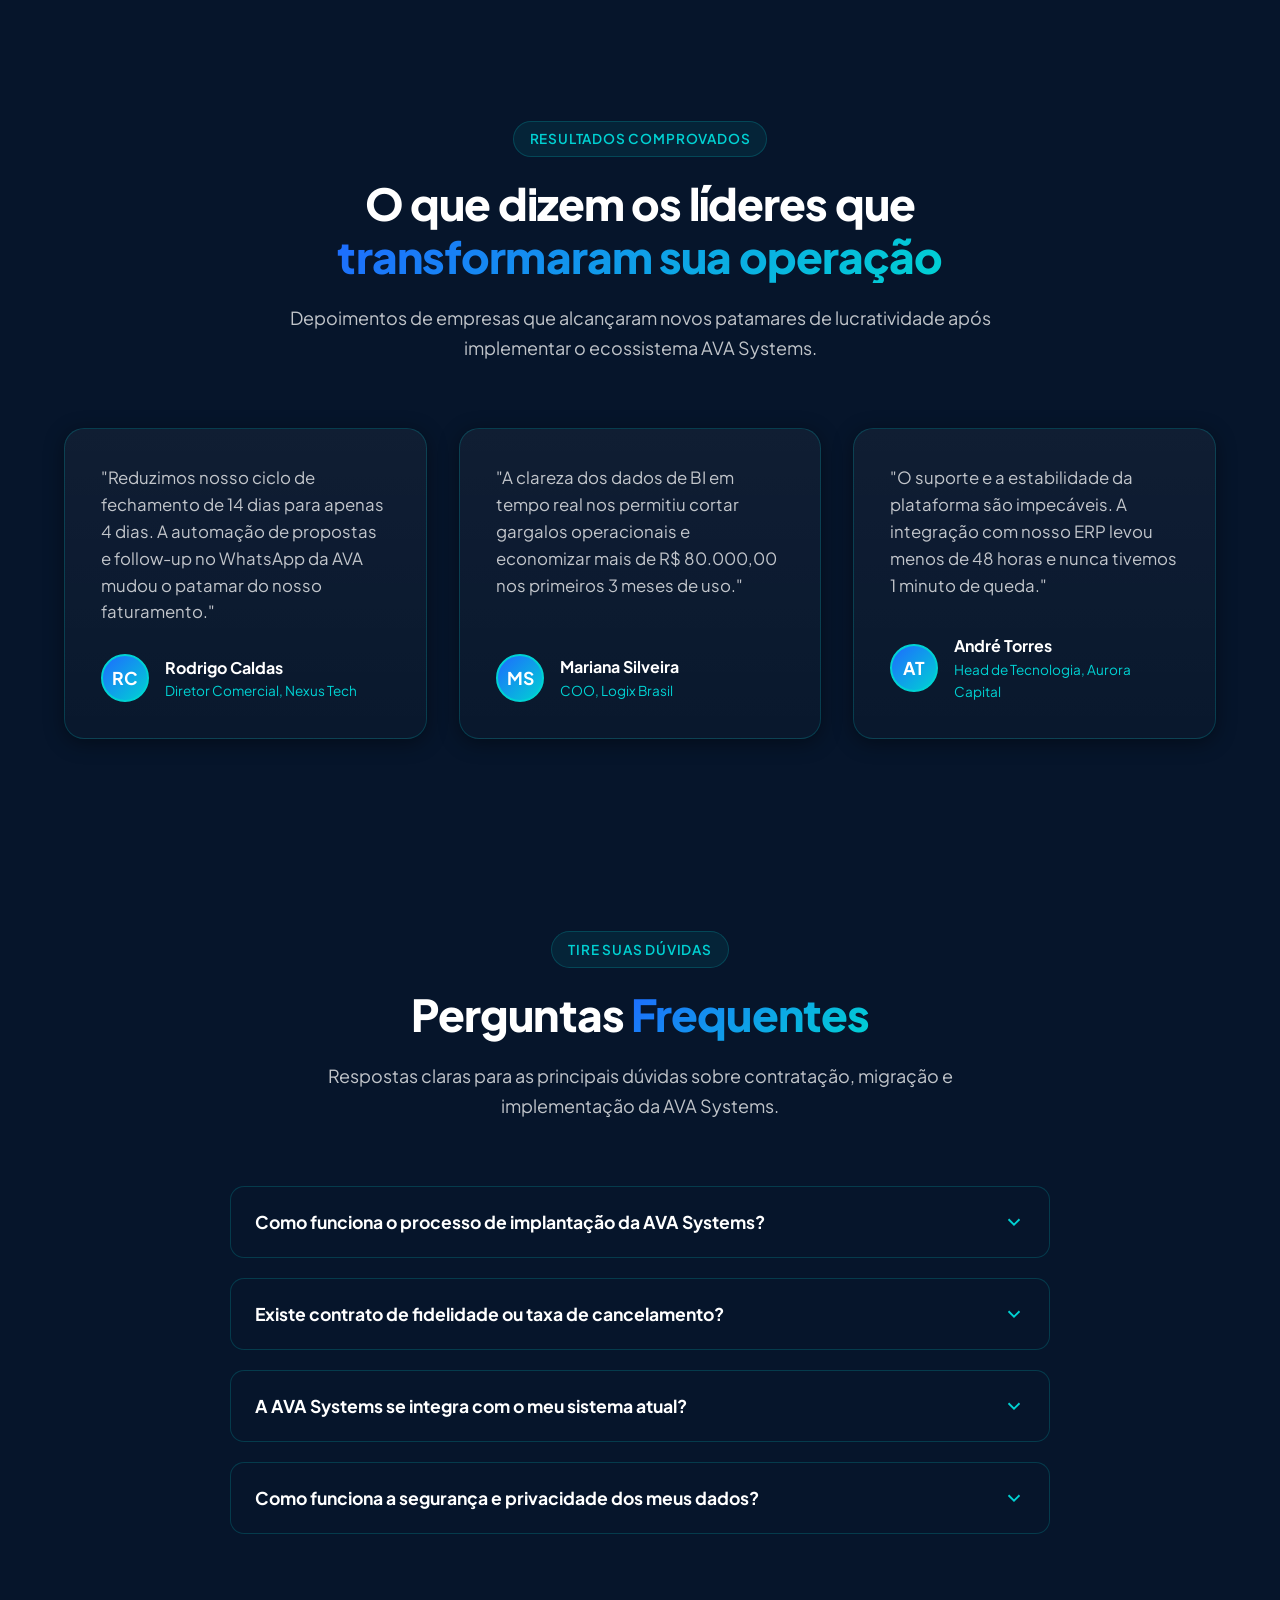
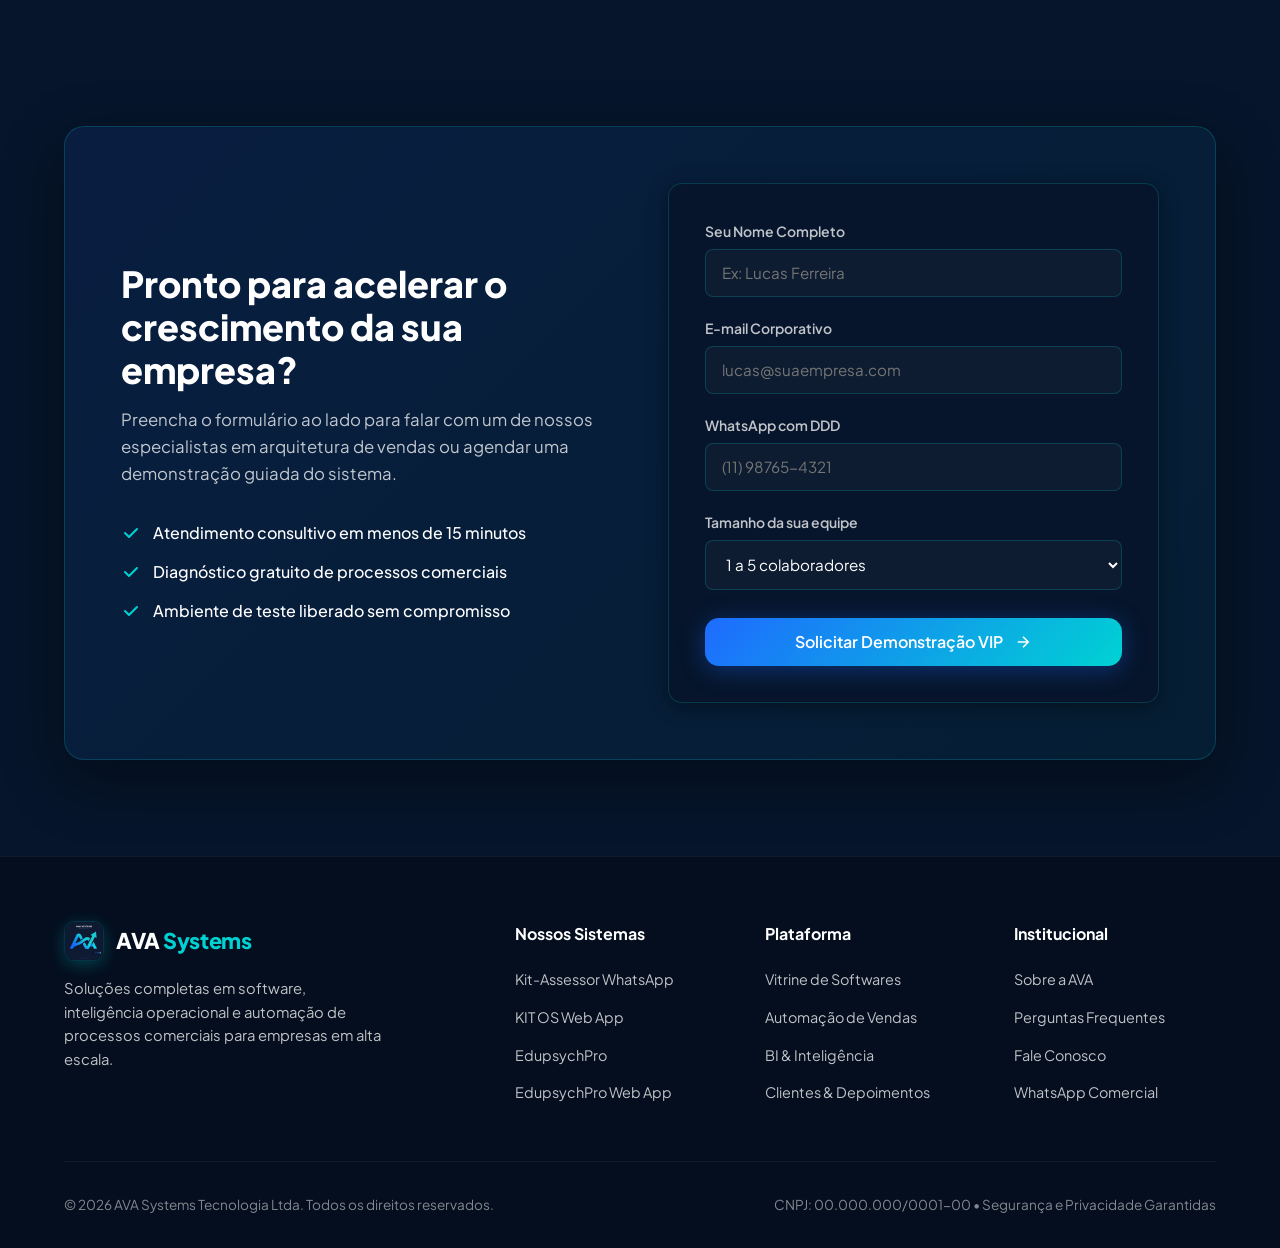
==== commit d970b855: "refactor: remover mockup generico de Visao Geral direcionando o fluxo para os sistemas reais" ====
--- a/index.html
+++ b/index.html
@@ -41,9 +41,9 @@
       <ul class="nav-links" id="navLinks">
         <li><a href="#sistemas" class="nav-link">Nossos Sistemas</a></li>
         <li><a href="#solucoes" class="nav-link">Soluções</a></li>
-        <li><a href="#plataforma" class="nav-link">Plataforma</a></li>
         <li><a href="#depoimentos" class="nav-link">Clientes</a></li>
         <li><a href="#faq" class="nav-link">FAQ</a></li>
+        <li><a href="#contato" class="nav-link">Contato</a></li>
       </ul>
 
       <div class="nav-actions">
@@ -86,10 +86,10 @@
             </svg>
           </a>
           <button class="btn btn-secondary btn-lg" id="btnOpenDemoHero">
-            <svg width="20" height="20" viewBox="0 0 24 24" fill="currentColor">
-              <polygon points="5 3 19 12 5 21 5 3"/>
+            <svg width="20" height="20" viewBox="0 0 24 24" fill="none" stroke="currentColor" stroke-width="2">
+              <path d="M21 15a2 2 0 0 1-2 2H7l-4 4V5a2 2 0 0 1 2-2h14a2 2 0 0 1 2 2z"/>
             </svg>
-            <span>Ver Demonstração Interativa</span>
+            <span>Falar com Consultor</span>
           </button>
         </div>
 
@@ -106,88 +106,6 @@
           <div class="stat-item">
             <div class="stat-number" data-target="450">+0</div>
             <div class="stat-label">Empresas e Operações Ativas</div>
-          </div>
-        </div>
-
-        <!-- Interactive Platform Mockup -->
-        <div class="hero-mockup-wrapper" id="plataforma">
-          <div class="mockup-inner">
-            <div class="mockup-header">
-              <div class="window-dots">
-                <span class="window-dot close"></span>
-                <span class="window-dot min"></span>
-                <span class="window-dot max"></span>
-              </div>
-              <div class="mockup-tabs">
-                <button class="mockup-tab active" data-tab="visao-geral">Visão Geral</button>
-                <button class="mockup-tab" data-tab="automacao">Automação de Vendas</button>
-                <button class="mockup-tab" data-tab="analytics">BI & Inteligência</button>
-              </div>
-              <span style="font-size: 0.8rem; color: var(--accent-cyan); font-weight: 600;">● Conectado em Tempo Real</span>
-            </div>
-
-            <div class="mockup-content">
-              <div class="mockup-grid">
-                <div class="metric-card">
-                  <div class="metric-card-title">
-                    <span>Faturamento Mensal</span>
-                    <span class="metric-badge">+42.8%</span>
-                  </div>
-                  <div class="metric-card-value" id="mockupKpi1">R$ 489.250,00</div>
-                </div>
-                <div class="metric-card">
-                  <div class="metric-card-title">
-                    <span>Oportunidades em Aberto</span>
-                    <span class="metric-badge">+18.5%</span>
-                  </div>
-                  <div class="metric-card-value" id="mockupKpi2">1.428 Leads</div>
-                </div>
-                <div class="metric-card">
-                  <div class="metric-card-title">
-                    <span>Taxa de Conversão Automática</span>
-                    <span class="metric-badge">+31.2%</span>
-                  </div>
-                  <div class="metric-card-value" id="mockupKpi3">24.6%</div>
-                </div>
-              </div>
-
-              <div class="mockup-chart-placeholder">
-                <div style="display: flex; justify-content: space-between; align-items: center; width: 100%; margin-bottom: 0.75rem;">
-                  <span style="font-size: 0.9rem; font-weight: 700; color: #FFFFFF;" id="chartTitle">Evolução de Receita & Conversões (Últimos 7 Meses)</span>
-                  <span style="font-size: 0.8rem; color: var(--accent-cyan);">Pico: R$ 512k</span>
-                </div>
-                <div class="chart-bars" id="chartBars">
-                  <div class="chart-bar-group">
-                    <div class="chart-bar" style="height: 45%;"></div>
-                    <span class="chart-bar-label">Mai</span>
-                  </div>
-                  <div class="chart-bar-group">
-                    <div class="chart-bar" style="height: 58%;"></div>
-                    <span class="chart-bar-label">Jun</span>
-                  </div>
-                  <div class="chart-bar-group">
-                    <div class="chart-bar" style="height: 65%;"></div>
-                    <span class="chart-bar-label">Jul</span>
-                  </div>
-                  <div class="chart-bar-group">
-                    <div class="chart-bar" style="height: 78%;"></div>
-                    <span class="chart-bar-label">Ago</span>
-                  </div>
-                  <div class="chart-bar-group">
-                    <div class="chart-bar" style="height: 85%;"></div>
-                    <span class="chart-bar-label">Set</span>
-                  </div>
-                  <div class="chart-bar-group">
-                    <div class="chart-bar" style="height: 92%;"></div>
-                    <span class="chart-bar-label">Out</span>
-                  </div>
-                  <div class="chart-bar-group">
-                    <div class="chart-bar" style="height: 100%;"></div>
-                    <span class="chart-bar-label">Nov (Atual)</span>
-                  </div>
-                </div>
-              </div>
-            </div>
           </div>
         </div>
 
@@ -741,7 +659,7 @@
             <li><a href="#sistemas">Vitrine de Softwares</a></li>
             <li><a href="#solucoes">Automação de Vendas</a></li>
             <li><a href="#solucoes">BI & Inteligência</a></li>
-            <li><a href="#plataforma">Dashboard Live</a></li>
+            <li><a href="#depoimentos">Clientes & Depoimentos</a></li>
           </ul>
         </div>
 
